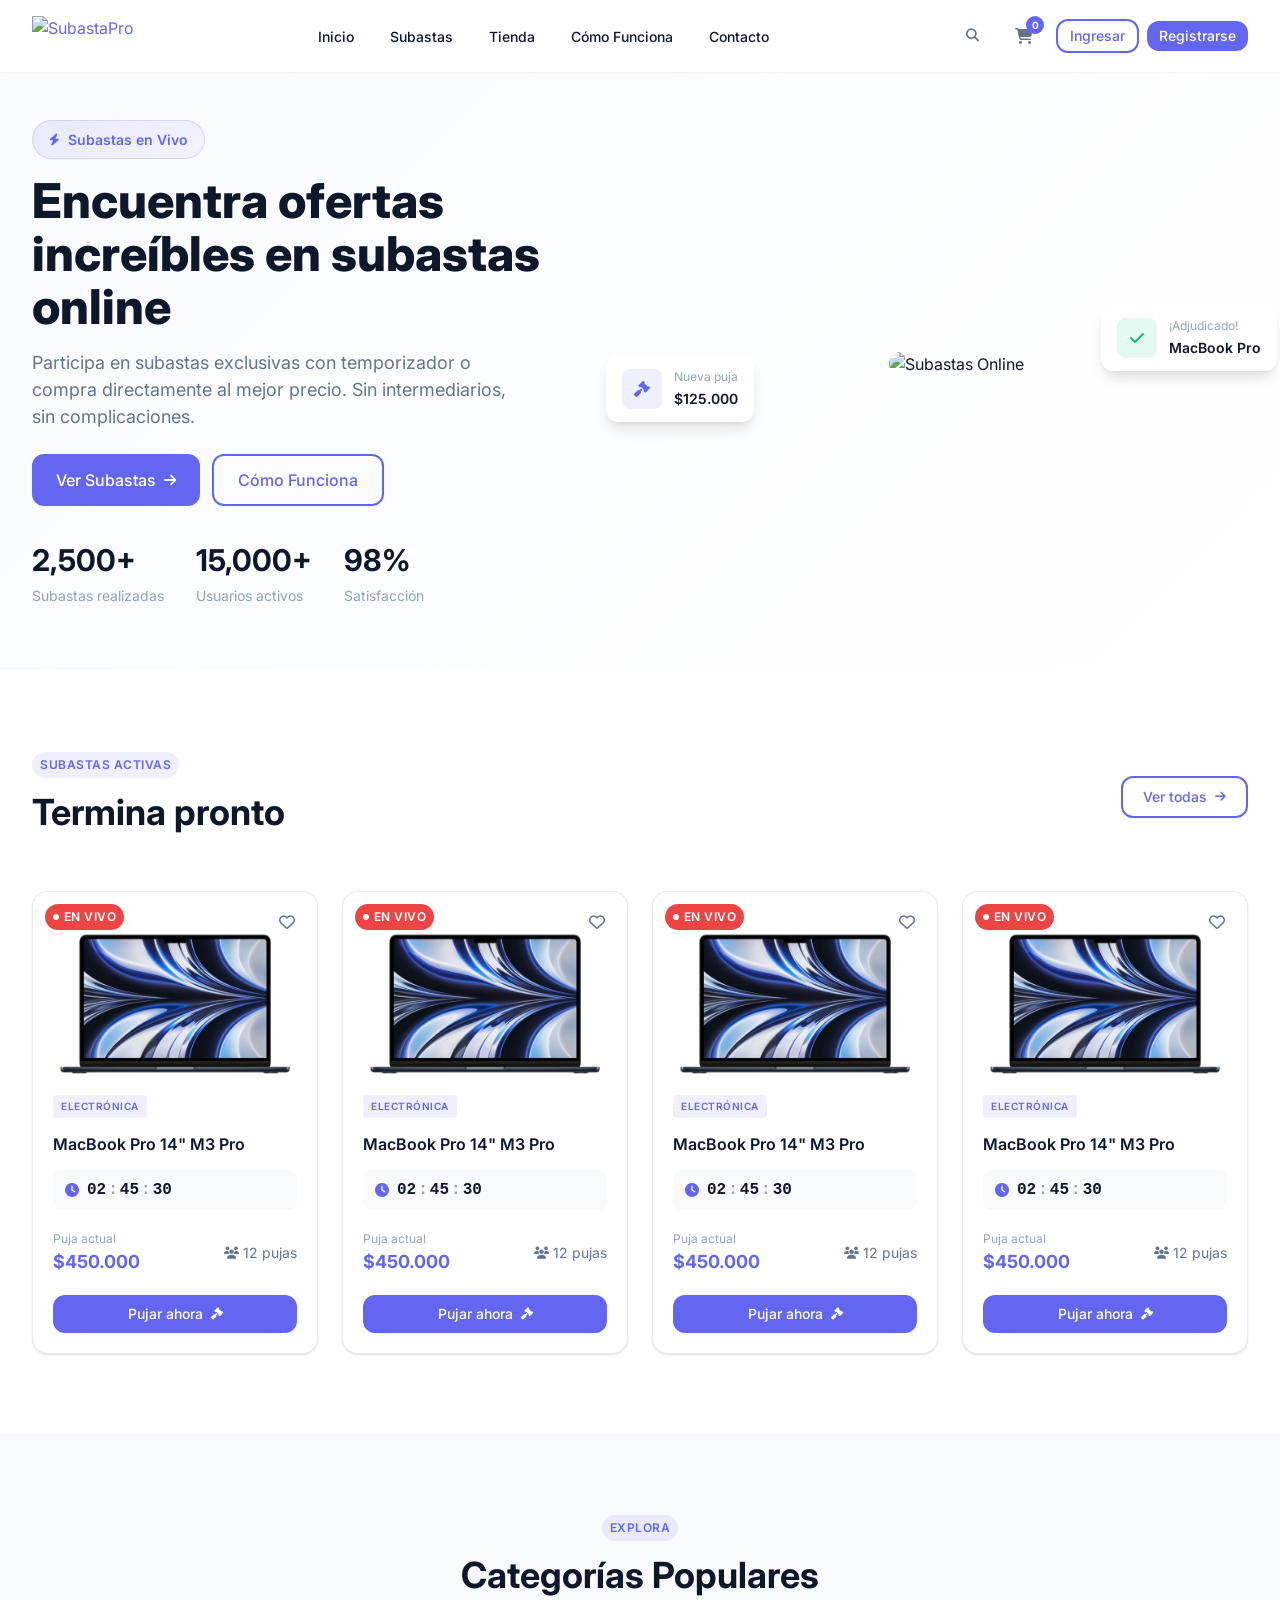
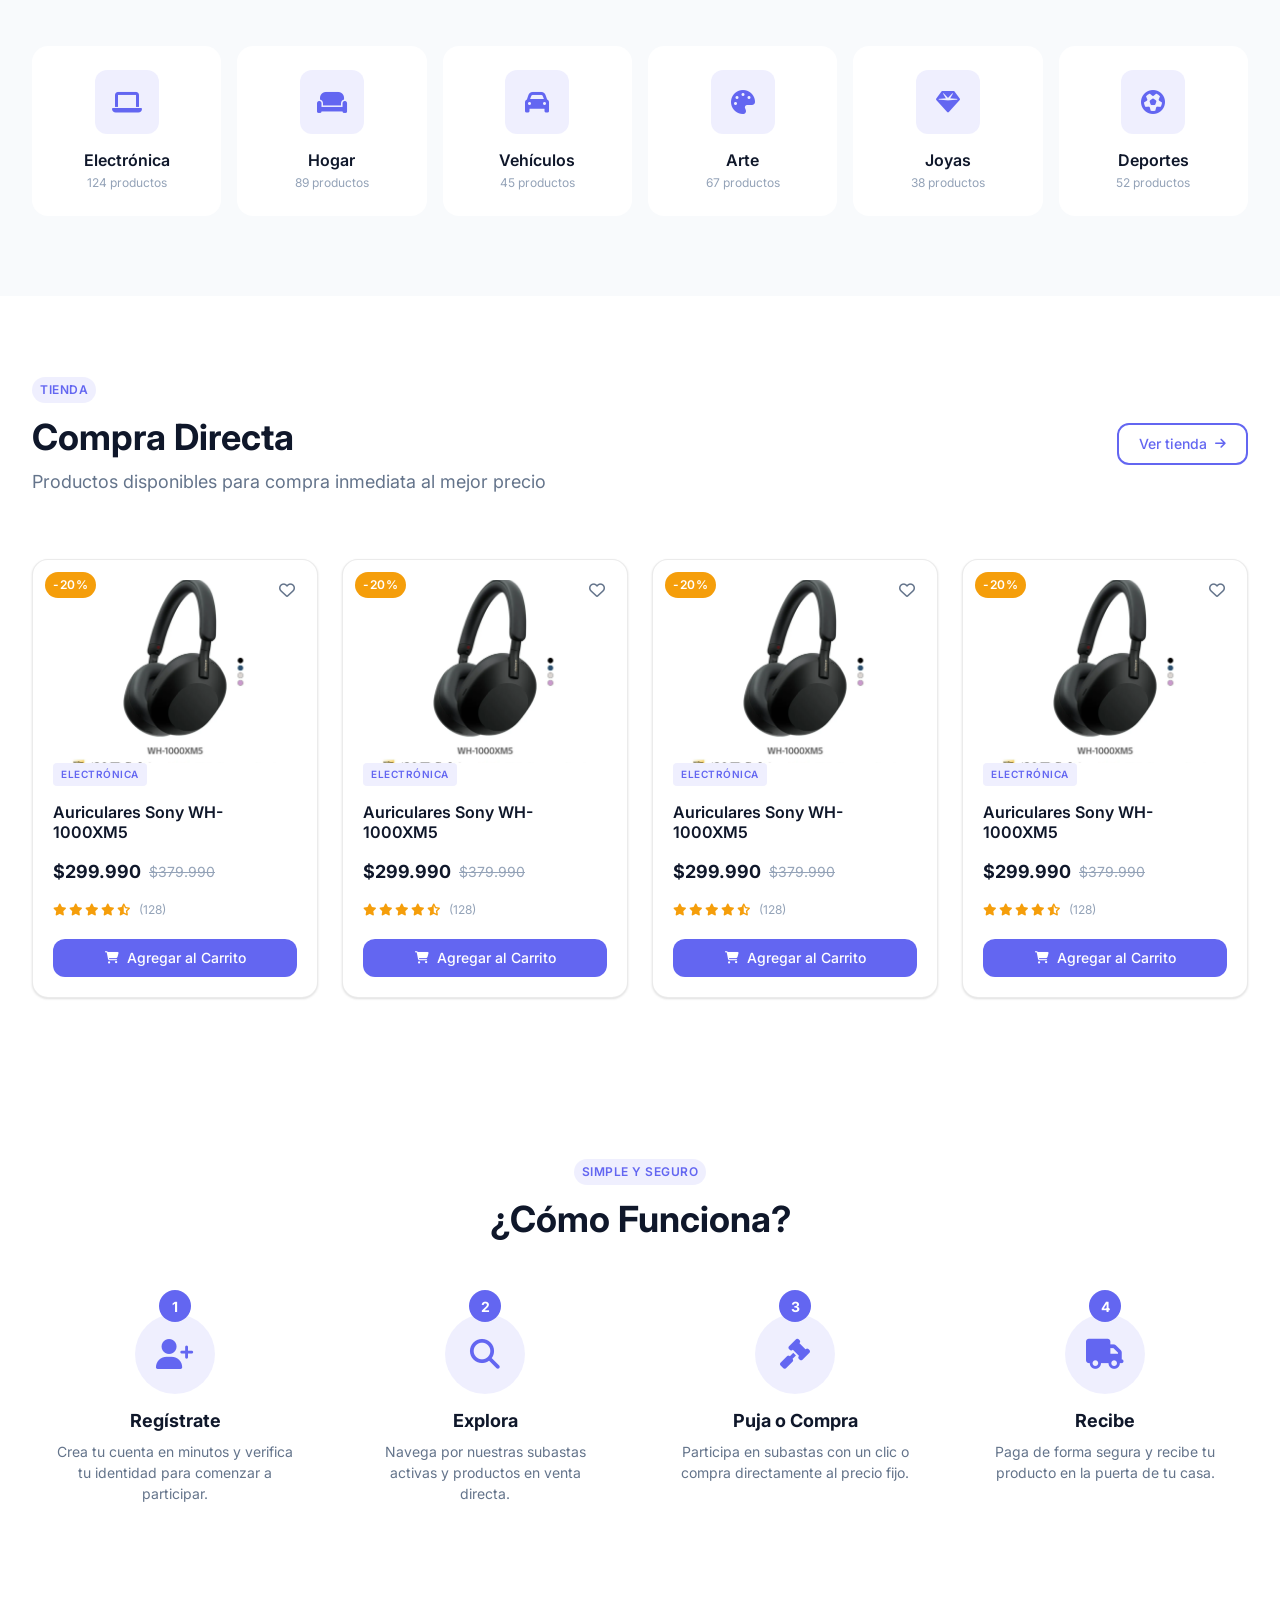
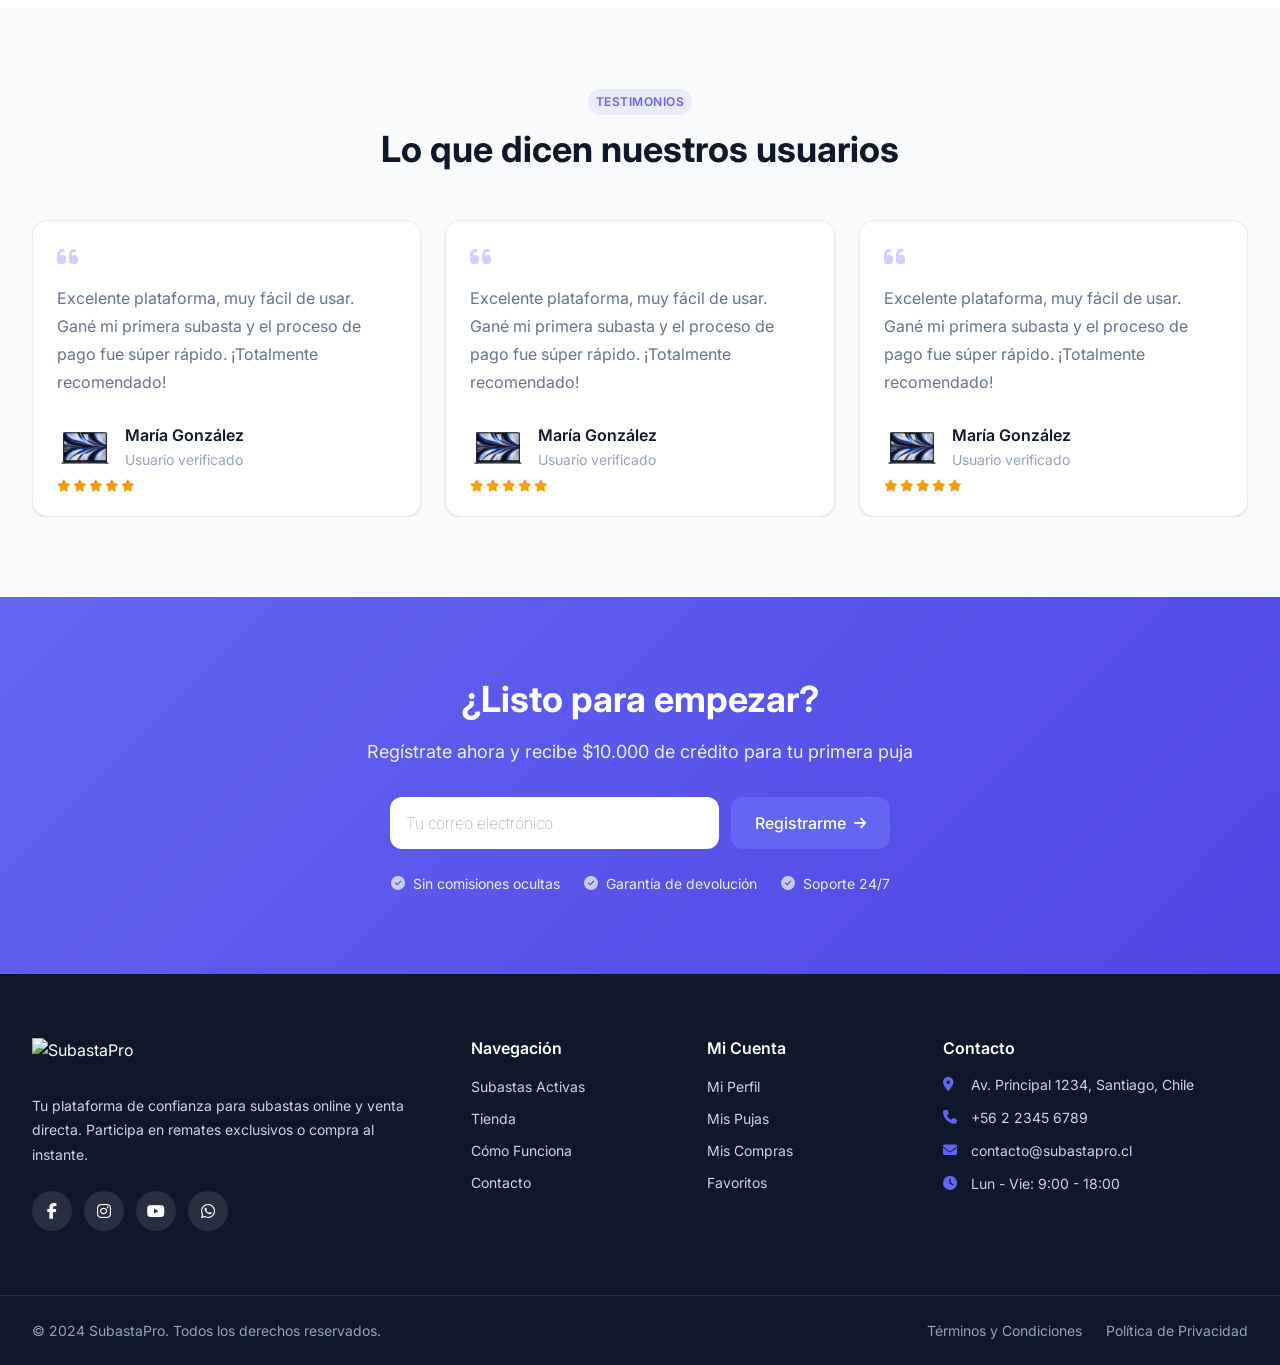
==== index.html @ dfb13452 "fix" ====
<!DOCTYPE html>
<html lang="es">
  <head>
    <title>SubastaPro - Subastas y Venta Directa</title>
    <meta charset="UTF-8">
    <link href="img/favicon.png" rel="shortcut icon">
    <meta name="viewport" content="width=device-width, initial-scale=1, maximum-scale=1">
    <link href="css/main.css?v=81804" rel="stylesheet" type="text/css">
    <script src="js/main.js?v=81804" type="text/javascript"></script>
    <!-- Meta tags facebook-->
    <meta property="og:title" content="SubastaPro - Subastas Online y Venta Directa">
    <meta property="og:description" content="Participa en subastas exclusivas o compra directamente. La mejor plataforma de remates online.">
    <meta property="og:image" content="img/og-image.jpg">
    <!-- Meta tags twitter cards-->
    <meta name="twitter:card" content="summary_large_image">
    <meta name="twitter:title" content="SubastaPro - Subastas Online">
    <meta name="twitter:description" content="Participa en subastas exclusivas o compra directamente.">
    <meta name="twitter:image" content="img/og-image.jpg"><link rel="preconnect" href="https://fonts.googleapis.com">
    <link rel="preconnect" href="https://fonts.gstatic.com" crossorigin>
    <link href="https://fonts.googleapis.com/css2?family=Inter:wght@300;400;500;600;700;800&display=swap" rel="stylesheet">
    <link rel="stylesheet" href="https://cdnjs.cloudflare.com/ajax/libs/font-awesome/6.7.2/css/all.min.css">
  </head>
  <body>
    <header class="header">
      <div class="header__wrap">
        <div class="header__inner">
          <div class="header__logo"><a href="index.html"><img src="img/icons/logo-subastapro.svg" alt="SubastaPro"></a></div>
          <nav class="header__nav">
            <ul class="header__menu">
              <li><a href="index.html">Inicio</a></li>
              <li><a href="subastas.html">Subastas</a></li>
              <li><a href="tienda.html">Tienda</a></li>
              <li><a href="como-funciona.html">Cómo Funciona</a></li>
              <li><a href="contacto.html">Contacto</a></li>
            </ul>
          </nav>
          <div class="header__actions">
            <div class="header__search">
              <button type="button" class="header__search__btn"><span class="fa fa-search"></span></button>
            </div>
            <div class="header__cart"><a href="carrito.html"><span class="fa fa-shopping-cart"></span><span class="header__cart__count">0</span></a></div>
            <div data-logged="false" class="header__user">
              <div class="header__user__guest"><a href="#" data-modal="login" class="btn btn--outline btn--sm">Ingresar</a><a href="#" data-modal="register" class="btn btn--primary btn--sm">Registrarse</a></div>
              <div class="header__user__logged">
                <div class="header__profile"><a href="perfil.html"><span class="fa fa-user-circle"></span></a></div>
              </div>
            </div>
            <div class="header__ham"><span></span><span></span><span></span></div>
          </div>
        </div>
      </div>
      <div class="header__mobile">
        <div class="header__mobile__overlay"></div>
        <div class="header__mobile__panel">
          <div class="header__mobile__header">
            <div class="header__mobile__logo"><img src="img/icons/logo-subastapro.svg" alt="SubastaPro"></div>
            <div class="header__mobile__close"><span class="fa fa-times"></span></div>
          </div>
          <div class="header__mobile__body">
            <nav class="header__mobile__nav">
              <ul>
                <li><a href="index.html">Inicio</a></li>
                <li><a href="subastas.html">Subastas</a></li>
                <li><a href="tienda.html">Tienda</a></li>
                <li><a href="como-funciona.html">Cómo Funciona</a></li>
                <li><a href="contacto.html">Contacto</a></li>
              </ul>
            </nav>
            <div class="header__mobile__cart"><a href="carrito.html"><span class="fa fa-shopping-cart"></span><span>Carrito</span><span class="header__cart__count">0</span></a></div>
            <div class="header__mobile__actions"><a href="#" data-modal="login" class="btn btn--outline btn--block">Ingresar</a><a href="#" data-modal="register" class="btn btn--primary btn--block">Registrarse</a></div>
          </div>
        </div>
      </div>
    </header>
    <div id="app">
      <section class="section section--hero">
        <div class="section__wrap">
          <div class="hero">
            <div class="hero__content"><span class="hero__badge"><span class="fa fa-bolt"></span>Subastas en Vivo</span>
              <h1 class="hero__title">Encuentra ofertas increíbles en subastas online</h1>
              <p class="hero__description">Participa en subastas exclusivas con temporizador o compra directamente al mejor precio. Sin intermediarios, sin complicaciones.</p>
              <div class="hero__actions"><a href="subastas.html" class="btn btn--primary btn--lg"><span>Ver Subastas</span><span class="fa fa-arrow-right"></span></a><a href="como-funciona.html" class="btn btn--outline btn--lg"><span>Cómo Funciona</span></a></div>
              <div class="hero__stats">
                <div class="hero__stat"><strong>2,500+</strong><span>Subastas realizadas</span></div>
                <div class="hero__stat"><strong>15,000+</strong><span>Usuarios activos</span></div>
                <div class="hero__stat"><strong>98%</strong><span>Satisfacción</span></div>
              </div>
            </div>
            <div class="hero__image"><img src="img/uploads/hero-auction.png" alt="Subastas Online">
              <div class="hero__floating-card hero__floating-card--1">
                <div class="floating-card__icon"><span class="fa fa-gavel"></span></div>
                <div class="floating-card__content"><span>Nueva puja</span><strong>$125.000</strong></div>
              </div>
              <div class="hero__floating-card hero__floating-card--2">
                <div class="floating-card__icon floating-card__icon--success"><span class="fa fa-check"></span></div>
                <div class="floating-card__content"><span>¡Adjudicado!</span><strong>MacBook Pro</strong></div>
              </div>
            </div>
          </div>
        </div>
      </section>
      <section class="section section--auctions">
        <div class="section__wrap">
          <div class="section__header">
            <div class="section__header__left"><span class="section__badge">Subastas Activas</span>
              <h2 class="section__title">Termina pronto</h2>
            </div>
            <div class="section__header__right"><a href="subastas.html" class="btn btn--outline"><span>Ver todas</span><span class="fa fa-arrow-right"></span></a></div>
          </div>
          <div class="section__body">
            <div class="auction-grid">
              <article data-end-time="2024-12-20T15:30:00" class="card card--auction">
                <div class="card__badge card__badge--live"><span class="fa fa-circle"></span>En vivo</div>
                <div class="card__favorite"><span class="fa-regular fa-heart"></span></div><a href="subasta-detalle.html" class="card__image"><img src="img/uploads/image-subasta-1.webp" alt="Producto"></a>
                <div class="card__body">
                  <div class="card__category">Electrónica</div>
                  <h3 class="card__title"><a href="subasta-detalle.html">MacBook Pro 14" M3 Pro</a></h3>
                  <div class="card__timer"><span class="fa fa-clock"></span>
                    <div class="card__timer__display"><span class="timer__hours">02</span><span>:</span><span class="timer__minutes">45</span><span>:</span><span class="timer__seconds">30</span></div>
                  </div>
                  <div class="card__bids">
                    <div class="card__current-bid"><span>Puja actual</span><strong>$450.000</strong></div>
                    <div class="card__bid-count"><span class="fa fa-users"></span><span>12 pujas</span></div>
                  </div>
                </div>
                <div class="card__footer"><a href="subasta-detalle.html" class="btn btn--primary btn--block"><span>Pujar ahora</span><span class="fa fa-gavel"></span></a></div>
              </article>
              <article data-end-time="2024-12-20T15:30:00" class="card card--auction">
                <div class="card__badge card__badge--live"><span class="fa fa-circle"></span>En vivo</div>
                <div class="card__favorite"><span class="fa-regular fa-heart"></span></div><a href="subasta-detalle.html" class="card__image"><img src="img/uploads/image-subasta-1.webp" alt="Producto"></a>
                <div class="card__body">
                  <div class="card__category">Electrónica</div>
                  <h3 class="card__title"><a href="subasta-detalle.html">MacBook Pro 14" M3 Pro</a></h3>
                  <div class="card__timer"><span class="fa fa-clock"></span>
                    <div class="card__timer__display"><span class="timer__hours">02</span><span>:</span><span class="timer__minutes">45</span><span>:</span><span class="timer__seconds">30</span></div>
                  </div>
                  <div class="card__bids">
                    <div class="card__current-bid"><span>Puja actual</span><strong>$450.000</strong></div>
                    <div class="card__bid-count"><span class="fa fa-users"></span><span>12 pujas</span></div>
                  </div>
                </div>
                <div class="card__footer"><a href="subasta-detalle.html" class="btn btn--primary btn--block"><span>Pujar ahora</span><span class="fa fa-gavel"></span></a></div>
              </article>
              <article data-end-time="2024-12-20T15:30:00" class="card card--auction">
                <div class="card__badge card__badge--live"><span class="fa fa-circle"></span>En vivo</div>
                <div class="card__favorite"><span class="fa-regular fa-heart"></span></div><a href="subasta-detalle.html" class="card__image"><img src="img/uploads/image-subasta-1.webp" alt="Producto"></a>
                <div class="card__body">
                  <div class="card__category">Electrónica</div>
                  <h3 class="card__title"><a href="subasta-detalle.html">MacBook Pro 14" M3 Pro</a></h3>
                  <div class="card__timer"><span class="fa fa-clock"></span>
                    <div class="card__timer__display"><span class="timer__hours">02</span><span>:</span><span class="timer__minutes">45</span><span>:</span><span class="timer__seconds">30</span></div>
                  </div>
                  <div class="card__bids">
                    <div class="card__current-bid"><span>Puja actual</span><strong>$450.000</strong></div>
                    <div class="card__bid-count"><span class="fa fa-users"></span><span>12 pujas</span></div>
                  </div>
                </div>
                <div class="card__footer"><a href="subasta-detalle.html" class="btn btn--primary btn--block"><span>Pujar ahora</span><span class="fa fa-gavel"></span></a></div>
              </article>
              <article data-end-time="2024-12-20T15:30:00" class="card card--auction">
                <div class="card__badge card__badge--live"><span class="fa fa-circle"></span>En vivo</div>
                <div class="card__favorite"><span class="fa-regular fa-heart"></span></div><a href="subasta-detalle.html" class="card__image"><img src="img/uploads/image-subasta-1.webp" alt="Producto"></a>
                <div class="card__body">
                  <div class="card__category">Electrónica</div>
                  <h3 class="card__title"><a href="subasta-detalle.html">MacBook Pro 14" M3 Pro</a></h3>
                  <div class="card__timer"><span class="fa fa-clock"></span>
                    <div class="card__timer__display"><span class="timer__hours">02</span><span>:</span><span class="timer__minutes">45</span><span>:</span><span class="timer__seconds">30</span></div>
                  </div>
                  <div class="card__bids">
                    <div class="card__current-bid"><span>Puja actual</span><strong>$450.000</strong></div>
                    <div class="card__bid-count"><span class="fa fa-users"></span><span>12 pujas</span></div>
                  </div>
                </div>
                <div class="card__footer"><a href="subasta-detalle.html" class="btn btn--primary btn--block"><span>Pujar ahora</span><span class="fa fa-gavel"></span></a></div>
              </article>
            </div>
          </div>
        </div>
      </section>
      <section class="section section--categories">
        <div class="section__wrap">
          <div class="section__header section__header--center"><span class="section__badge">Explora</span>
            <h2 class="section__title">Categorías Populares</h2>
          </div>
          <div class="section__body">
            <div class="category-grid"><a href="subastas.html?cat=electronica" class="category-card">
                <div class="category-card__icon"><span class="fa fa-laptop"></span></div>
                <h4 class="category-card__title">Electrónica</h4><span class="category-card__count">124 productos</span></a><a href="subastas.html?cat=hogar" class="category-card">
                <div class="category-card__icon"><span class="fa fa-couch"></span></div>
                <h4 class="category-card__title">Hogar</h4><span class="category-card__count">89 productos</span></a><a href="subastas.html?cat=vehiculos" class="category-card">
                <div class="category-card__icon"><span class="fa fa-car"></span></div>
                <h4 class="category-card__title">Vehículos</h4><span class="category-card__count">45 productos</span></a><a href="subastas.html?cat=arte" class="category-card">
                <div class="category-card__icon"><span class="fa fa-palette"></span></div>
                <h4 class="category-card__title">Arte</h4><span class="category-card__count">67 productos</span></a><a href="subastas.html?cat=joyas" class="category-card">
                <div class="category-card__icon"><span class="fa fa-gem"></span></div>
                <h4 class="category-card__title">Joyas</h4><span class="category-card__count">38 productos</span></a><a href="subastas.html?cat=deportes" class="category-card">
                <div class="category-card__icon"><span class="fa fa-futbol"></span></div>
                <h4 class="category-card__title">Deportes</h4><span class="category-card__count">52 productos</span></a></div>
          </div>
        </div>
      </section>
      <section class="section section--shop">
        <div class="section__wrap">
          <div class="section__header">
            <div class="section__header__left"><span class="section__badge">Tienda</span>
              <h2 class="section__title">Compra Directa</h2>
              <p class="section__description">Productos disponibles para compra inmediata al mejor precio</p>
            </div>
            <div class="section__header__right"><a href="tienda.html" class="btn btn--outline"><span>Ver tienda</span><span class="fa fa-arrow-right"></span></a></div>
          </div>
          <div class="section__body">
            <div class="product-grid">
              <article class="card card--product">
                <div class="card__badge card__badge--sale">-20%</div>
                <div class="card__favorite"><span class="fa-regular fa-heart"></span></div><a href="producto-detalle.html" class="card__image"><img src="img/uploads/image-subasta-2.webp" alt="Producto"></a>
                <div class="card__body">
                  <div class="card__category">Electrónica</div>
                  <h3 class="card__title"><a href="producto-detalle.html">Auriculares Sony WH-1000XM5</a></h3>
                  <div class="card__price">
                    <div class="card__price__current">$299.990</div>
                    <div class="card__price__original">$379.990</div>
                  </div>
                  <div class="card__rating">
                    <div class="card__stars"><span class="fa fa-star"></span><span class="fa fa-star"></span><span class="fa fa-star"></span><span class="fa fa-star"></span><span class="fa fa-star-half-alt"></span></div><span class="card__reviews">(128)</span>
                  </div>
                </div>
                <div class="card__footer">
                  <button data-add-cart class="btn btn--primary btn--block"><span class="fa fa-shopping-cart"></span><span>Agregar al Carrito</span></button>
                </div>
              </article>
              <article class="card card--product">
                <div class="card__badge card__badge--sale">-20%</div>
                <div class="card__favorite"><span class="fa-regular fa-heart"></span></div><a href="producto-detalle.html" class="card__image"><img src="img/uploads/image-subasta-2.webp" alt="Producto"></a>
                <div class="card__body">
                  <div class="card__category">Electrónica</div>
                  <h3 class="card__title"><a href="producto-detalle.html">Auriculares Sony WH-1000XM5</a></h3>
                  <div class="card__price">
                    <div class="card__price__current">$299.990</div>
                    <div class="card__price__original">$379.990</div>
                  </div>
                  <div class="card__rating">
                    <div class="card__stars"><span class="fa fa-star"></span><span class="fa fa-star"></span><span class="fa fa-star"></span><span class="fa fa-star"></span><span class="fa fa-star-half-alt"></span></div><span class="card__reviews">(128)</span>
                  </div>
                </div>
                <div class="card__footer">
                  <button data-add-cart class="btn btn--primary btn--block"><span class="fa fa-shopping-cart"></span><span>Agregar al Carrito</span></button>
                </div>
              </article>
              <article class="card card--product">
                <div class="card__badge card__badge--sale">-20%</div>
                <div class="card__favorite"><span class="fa-regular fa-heart"></span></div><a href="producto-detalle.html" class="card__image"><img src="img/uploads/image-subasta-2.webp" alt="Producto"></a>
                <div class="card__body">
                  <div class="card__category">Electrónica</div>
                  <h3 class="card__title"><a href="producto-detalle.html">Auriculares Sony WH-1000XM5</a></h3>
                  <div class="card__price">
                    <div class="card__price__current">$299.990</div>
                    <div class="card__price__original">$379.990</div>
                  </div>
                  <div class="card__rating">
                    <div class="card__stars"><span class="fa fa-star"></span><span class="fa fa-star"></span><span class="fa fa-star"></span><span class="fa fa-star"></span><span class="fa fa-star-half-alt"></span></div><span class="card__reviews">(128)</span>
                  </div>
                </div>
                <div class="card__footer">
                  <button data-add-cart class="btn btn--primary btn--block"><span class="fa fa-shopping-cart"></span><span>Agregar al Carrito</span></button>
                </div>
              </article>
              <article class="card card--product">
                <div class="card__badge card__badge--sale">-20%</div>
                <div class="card__favorite"><span class="fa-regular fa-heart"></span></div><a href="producto-detalle.html" class="card__image"><img src="img/uploads/image-subasta-2.webp" alt="Producto"></a>
                <div class="card__body">
                  <div class="card__category">Electrónica</div>
                  <h3 class="card__title"><a href="producto-detalle.html">Auriculares Sony WH-1000XM5</a></h3>
                  <div class="card__price">
                    <div class="card__price__current">$299.990</div>
                    <div class="card__price__original">$379.990</div>
                  </div>
                  <div class="card__rating">
                    <div class="card__stars"><span class="fa fa-star"></span><span class="fa fa-star"></span><span class="fa fa-star"></span><span class="fa fa-star"></span><span class="fa fa-star-half-alt"></span></div><span class="card__reviews">(128)</span>
                  </div>
                </div>
                <div class="card__footer">
                  <button data-add-cart class="btn btn--primary btn--block"><span class="fa fa-shopping-cart"></span><span>Agregar al Carrito</span></button>
                </div>
              </article>
            </div>
          </div>
        </div>
      </section>
      <section class="section section--how-it-works">
        <div class="section__wrap">
          <div class="section__header section__header--center"><span class="section__badge">Simple y Seguro</span>
            <h2 class="section__title">¿Cómo Funciona?</h2>
          </div>
          <div class="section__body">
            <div class="steps">
              <div class="step">
                <div class="step__number">1</div>
                <div class="step__icon"><span class="fa fa-user-plus"></span></div>
                <h4 class="step__title">Regístrate</h4>
                <p class="step__description">Crea tu cuenta en minutos y verifica tu identidad para comenzar a participar.</p>
              </div>
              <div class="step">
                <div class="step__number">2</div>
                <div class="step__icon"><span class="fa fa-search"></span></div>
                <h4 class="step__title">Explora</h4>
                <p class="step__description">Navega por nuestras subastas activas y productos en venta directa.</p>
              </div>
              <div class="step">
                <div class="step__number">3</div>
                <div class="step__icon"><span class="fa fa-gavel"></span></div>
                <h4 class="step__title">Puja o Compra</h4>
                <p class="step__description">Participa en subastas con un clic o compra directamente al precio fijo.</p>
              </div>
              <div class="step">
                <div class="step__number">4</div>
                <div class="step__icon"><span class="fa fa-truck"></span></div>
                <h4 class="step__title">Recibe</h4>
                <p class="step__description">Paga de forma segura y recibe tu producto en la puerta de tu casa.</p>
              </div>
            </div>
          </div>
        </div>
      </section>
      <section class="section section--testimonials">
        <div class="section__wrap">
          <div class="section__header section__header--center"><span class="section__badge">Testimonios</span>
            <h2 class="section__title">Lo que dicen nuestros usuarios</h2>
          </div>
          <div class="section__body">
            <div class="testimonial-slider">
              <div class="swiper-container swiper-testimonials">
                <div class="swiper-wrapper">
                  <div class="swiper-slide">
                    <article class="testimonial">
                      <div class="testimonial__content">
                        <div class="testimonial__quote"><span class="fa fa-quote-left"></span></div>
                        <p class="testimonial__text">Excelente plataforma, muy fácil de usar. Gané mi primera subasta y el proceso de pago fue súper rápido. ¡Totalmente recomendado!</p>
                      </div>
                      <div class="testimonial__author">
                        <div class="testimonial__avatar"><img src="img/uploads/image-subasta-1.webp" alt="Usuario"></div>
                        <div class="testimonial__info">
                          <h5 class="testimonial__name">María González</h5><span class="testimonial__role">Usuario verificado</span>
                        </div>
                      </div>
                      <div class="testimonial__rating"><span class="fa fa-star"></span><span class="fa fa-star"></span><span class="fa fa-star"></span><span class="fa fa-star"></span><span class="fa fa-star"></span></div>
                    </article>
                  </div>
                  <div class="swiper-slide">
                    <article class="testimonial">
                      <div class="testimonial__content">
                        <div class="testimonial__quote"><span class="fa fa-quote-left"></span></div>
                        <p class="testimonial__text">Excelente plataforma, muy fácil de usar. Gané mi primera subasta y el proceso de pago fue súper rápido. ¡Totalmente recomendado!</p>
                      </div>
                      <div class="testimonial__author">
                        <div class="testimonial__avatar"><img src="img/uploads/image-subasta-1.webp" alt="Usuario"></div>
                        <div class="testimonial__info">
                          <h5 class="testimonial__name">María González</h5><span class="testimonial__role">Usuario verificado</span>
                        </div>
                      </div>
                      <div class="testimonial__rating"><span class="fa fa-star"></span><span class="fa fa-star"></span><span class="fa fa-star"></span><span class="fa fa-star"></span><span class="fa fa-star"></span></div>
                    </article>
                  </div>
                  <div class="swiper-slide">
                    <article class="testimonial">
                      <div class="testimonial__content">
                        <div class="testimonial__quote"><span class="fa fa-quote-left"></span></div>
                        <p class="testimonial__text">Excelente plataforma, muy fácil de usar. Gané mi primera subasta y el proceso de pago fue súper rápido. ¡Totalmente recomendado!</p>
                      </div>
                      <div class="testimonial__author">
                        <div class="testimonial__avatar"><img src="img/uploads/image-subasta-1.webp" alt="Usuario"></div>
                        <div class="testimonial__info">
                          <h5 class="testimonial__name">María González</h5><span class="testimonial__role">Usuario verificado</span>
                        </div>
                      </div>
                      <div class="testimonial__rating"><span class="fa fa-star"></span><span class="fa fa-star"></span><span class="fa fa-star"></span><span class="fa fa-star"></span><span class="fa fa-star"></span></div>
                    </article>
                  </div>
                  <div class="swiper-slide">
                    <article class="testimonial">
                      <div class="testimonial__content">
                        <div class="testimonial__quote"><span class="fa fa-quote-left"></span></div>
                        <p class="testimonial__text">Excelente plataforma, muy fácil de usar. Gané mi primera subasta y el proceso de pago fue súper rápido. ¡Totalmente recomendado!</p>
                      </div>
                      <div class="testimonial__author">
                        <div class="testimonial__avatar"><img src="img/uploads/image-subasta-1.webp" alt="Usuario"></div>
                        <div class="testimonial__info">
                          <h5 class="testimonial__name">María González</h5><span class="testimonial__role">Usuario verificado</span>
                        </div>
                      </div>
                      <div class="testimonial__rating"><span class="fa fa-star"></span><span class="fa fa-star"></span><span class="fa fa-star"></span><span class="fa fa-star"></span><span class="fa fa-star"></span></div>
                    </article>
                  </div>
                </div>
              </div>
              <div class="swiper-pagination"></div>
            </div>
          </div>
        </div>
      </section>
      <section class="section section--cta">
        <div class="section__wrap">
          <div class="cta">
            <div class="cta__content">
              <h2 class="cta__title">¿Listo para empezar?</h2>
              <p class="cta__description">Regístrate ahora y recibe $10.000 de crédito para tu primera puja</p>
              <div class="cta__form">
                <div class="cta__input">
                  <input type="email" placeholder="Tu correo electrónico">
                </div>
                <button type="submit" class="btn btn--primary btn--lg"><span>Registrarme</span><span class="fa fa-arrow-right"></span></button>
              </div>
              <div class="cta__features">
                <div class="cta__feature"><span class="fa fa-check-circle"></span><span>Sin comisiones ocultas</span></div>
                <div class="cta__feature"><span class="fa fa-check-circle"></span><span>Garantía de devolución</span></div>
                <div class="cta__feature"><span class="fa fa-check-circle"></span><span>Soporte 24/7</span></div>
              </div>
            </div>
          </div>
        </div>
      </section>
    </div>
    <footer class="footer">
      <div class="footer__main">
        <div class="footer__wrap">
          <div class="footer__grid">
            <div class="footer__col">
              <div class="footer__logo"><img src="img/icons/logo-subastapro-white.svg" alt="SubastaPro"></div>
              <p class="footer__description">Tu plataforma de confianza para subastas online y venta directa. Participa en remates exclusivos o compra al instante.</p>
              <div class="footer__socials"><a href="#" target="_blank"><span class="fa-brands fa-facebook-f"></span></a><a href="#" target="_blank"><span class="fa-brands fa-instagram"></span></a><a href="#" target="_blank"><span class="fa-brands fa-youtube"></span></a><a href="#" target="_blank"><span class="fa-brands fa-whatsapp"></span></a></div>
            </div>
            <div class="footer__col">
              <h4 class="footer__title">Navegación</h4>
              <ul class="footer__nav">
                <li><a href="subastas.html">Subastas Activas</a></li>
                <li><a href="tienda.html">Tienda</a></li>
                <li><a href="como-funciona.html">Cómo Funciona</a></li>
                <li><a href="contacto.html">Contacto</a></li>
              </ul>
            </div>
            <div class="footer__col">
              <h4 class="footer__title">Mi Cuenta</h4>
              <ul class="footer__nav">
                <li><a href="perfil.html">Mi Perfil</a></li>
                <li><a href="mis-pujas.html">Mis Pujas</a></li>
                <li><a href="mis-compras.html">Mis Compras</a></li>
                <li><a href="favoritos.html">Favoritos</a></li>
              </ul>
            </div>
            <div class="footer__col">
              <h4 class="footer__title">Contacto</h4>
              <ul class="footer__contact">
                <li><span class="fa fa-map-marker-alt"></span><span>Av. Principal 1234, Santiago, Chile</span></li>
                <li><span class="fa fa-phone"></span><span>+56 2 2345 6789</span></li>
                <li><span class="fa fa-envelope"></span><span>contacto@subastapro.cl</span></li>
                <li><span class="fa fa-clock"></span><span>Lun - Vie: 9:00 - 18:00</span></li>
              </ul>
            </div>
          </div>
        </div>
      </div>
      <div class="footer__bottom">
        <div class="footer__wrap">
          <div class="footer__bottom__inner">
            <p>&copy; 2024 SubastaPro. Todos los derechos reservados.</p>
            <div class="footer__legal"><a href="terminos.html">Términos y Condiciones</a><a href="privacidad.html">Política de Privacidad</a></div>
          </div>
        </div>
      </div>
    </footer>
    <div id="modal-login" class="modal modal--auth">
      <div class="modal__overlay"></div>
      <div class="modal__container">
        <div class="modal__box">
          <div class="modal__close"><span class="fa fa-times"></span></div>
          <div class="modal__header">
            <h3>Iniciar Sesión</h3>
            <p>Ingresa a tu cuenta para participar en subastas</p>
          </div>
          <div class="modal__body">
            <form class="form form--auth">
              <div class="form__group">
                <label class="form__label">Email o Teléfono</label>
                <div class="form__input"><span class="form__icon fa fa-envelope"></span>
                  <input type="text" placeholder="correo@ejemplo.com" required>
                </div>
              </div>
              <div class="form__group">
                <label class="form__label">Contraseña</label>
                <div class="form__input"><span class="form__icon fa fa-lock"></span>
                  <input type="password" placeholder="••••••••" required>
                  <button type="button" class="form__toggle-password"><span class="fa fa-eye"></span></button>
                </div>
              </div>
              <div class="form__row">
                <label class="form__checkbox">
                  <input type="checkbox"><span>Recordarme</span>
                </label><a href="#" class="form__link">¿Olvidaste tu contraseña?</a>
              </div>
              <button type="submit" class="btn btn--primary btn--block">Ingresar</button>
              <div class="form__divider"><span>o continúa con</span></div>
              <div class="form__social">
                <button type="button" class="btn btn--social btn--google"><span class="fa-brands fa-google"></span><span>Google</span></button>
                <button type="button" class="btn btn--social btn--facebook"><span class="fa-brands fa-facebook-f"></span><span>Facebook</span></button>
              </div>
            </form>
          </div>
          <div class="modal__footer">
            <p>¿No tienes cuenta? <a href="#" data-modal-switch="register">Regístrate aquí</a></p>
          </div>
        </div>
      </div>
    </div>
    <div id="modal-register" class="modal modal--auth">
      <div class="modal__overlay"></div>
      <div class="modal__container">
        <div class="modal__box">
          <div class="modal__close"><span class="fa fa-times"></span></div>
          <div class="modal__header">
            <h3>Crear Cuenta</h3>
            <p>Regístrate para comenzar a participar</p>
          </div>
          <div class="modal__body">
            <form class="form form--auth">
              <div class="form__row form__row--2col">
                <div class="form__group">
                  <label class="form__label">Nombre</label>
                  <div class="form__input">
                    <input type="text" placeholder="Juan" required>
                  </div>
                </div>
                <div class="form__group">
                  <label class="form__label">Apellido</label>
                  <div class="form__input">
                    <input type="text" placeholder="Pérez" required>
                  </div>
                </div>
              </div>
              <div class="form__group">
                <label class="form__label">Email</label>
                <div class="form__input"><span class="form__icon fa fa-envelope"></span>
                  <input type="email" placeholder="correo@ejemplo.com" required>
                </div>
              </div>
              <div class="form__group">
                <label class="form__label">Teléfono</label>
                <div class="form__input"><span class="form__icon fa fa-phone"></span>
                  <input type="tel" placeholder="+56 9 1234 5678" required>
                </div><span class="form__hint">Usaremos tu teléfono para verificar tu cuenta</span>
              </div>
              <div class="form__group">
                <label class="form__label">RUT</label>
                <div class="form__input"><span class="form__icon fa fa-id-card"></span>
                  <input type="text" placeholder="12.345.678-9" required>
                </div>
              </div>
              <div class="form__group">
                <label class="form__label">Contraseña</label>
                <div class="form__input"><span class="form__icon fa fa-lock"></span>
                  <input type="password" placeholder="Mínimo 8 caracteres" required>
                  <button type="button" class="form__toggle-password"><span class="fa fa-eye"></span></button>
                </div>
                <div class="form__password-strength">
                  <div class="form__password-strength__bar"></div><span class="form__password-strength__text"></span>
                </div>
              </div>
              <div class="form__group">
                <label class="form__checkbox">
                  <input type="checkbox" required><span>Acepto los <a href="terminos.html" target="_blank">Términos y Condiciones</a> y la <a href="privacidad.html" target="_blank">Política de Privacidad</a></span>
                </label>
              </div>
              <button type="submit" class="btn btn--primary btn--block">Crear Cuenta</button>
              <div class="form__divider"><span>o regístrate con</span></div>
              <div class="form__social">
                <button type="button" class="btn btn--social btn--google"><span class="fa-brands fa-google"></span><span>Google</span></button>
                <button type="button" class="btn btn--social btn--facebook"><span class="fa-brands fa-facebook-f"></span><span>Facebook</span></button>
              </div>
            </form>
          </div>
          <div class="modal__footer">
            <p>¿Ya tienes cuenta? <a href="#" data-modal-switch="login">Inicia sesión</a></p>
          </div>
        </div>
      </div>
    </div>
    <div id="modal-verify" class="modal modal--auth">
      <div class="modal__overlay"></div>
      <div class="modal__container">
        <div class="modal__box modal__box--sm">
          <div class="modal__close"><span class="fa fa-times"></span></div>
          <div class="modal__header">
            <div class="modal__icon"><span class="fa fa-mobile-alt"></span></div>
            <h3>Verifica tu Teléfono</h3>
            <p>Ingresa el código de 6 dígitos que enviamos a tu celular</p>
          </div>
          <div class="modal__body">
            <form class="form form--verify">
              <div class="form__code">
                <input type="text" maxlength="1" pattern="[0-9]">
                <input type="text" maxlength="1" pattern="[0-9]">
                <input type="text" maxlength="1" pattern="[0-9]">
                <input type="text" maxlength="1" pattern="[0-9]">
                <input type="text" maxlength="1" pattern="[0-9]">
                <input type="text" maxlength="1" pattern="[0-9]">
              </div>
              <button type="submit" class="btn btn--primary btn--block">Verificar</button>
              <div class="form__resend">
                <p>¿No recibiste el código?</p>
                <button type="button" class="btn btn--link">Reenviar código</button><span class="form__countdown">(disponible en 60s)</span>
              </div>
            </form>
          </div>
        </div>
      </div>
    </div>
    <div id="modal-bid" class="modal modal--bid">
      <div class="modal__overlay"></div>
      <div class="modal__container">
        <div class="modal__box">
          <div class="modal__close"><span class="fa fa-times"></span></div>
          <div class="modal__header">
            <h3>Confirmar Puja</h3>
          </div>
          <div class="modal__body">
            <div class="bid__product">
              <div class="bid__product__image"><img src="img/uploads/product-1.jpg" alt="Producto"></div>
              <div class="bid__product__info">
                <h4 class="bid__product__name">MacBook Pro 14" M3</h4>
                <div class="bid__product__current"><span>Puja actual:</span><strong>$450.000</strong></div>
              </div>
            </div>
            <div class="bid__amount">
              <div class="bid__amount__label">Tu puja será de:</div>
              <div class="bid__amount__value">$460.000</div>
              <div class="bid__amount__increment"><span>Incremento: $10.000</span></div>
            </div>
            <div class="bid__guarantee"><span class="fa fa-shield-alt"></span>
              <p>Se retendrá una garantía de $50.000 en tu tarjeta</p>
            </div>
            <div class="bid__actions">
              <button type="button" data-modal-close class="btn btn--outline">Cancelar</button>
              <button type="button" data-bid-confirm class="btn btn--primary">Confirmar Puja</button>
            </div>
          </div>
        </div>
      </div>
    </div>
    <div id="modal-buy-now" class="modal modal--buy">
      <div class="modal__overlay"></div>
      <div class="modal__container">
        <div class="modal__box">
          <div class="modal__close"><span class="fa fa-times"></span></div>
          <div class="modal__header">
            <h3>Comprar Ahora</h3>
          </div>
          <div class="modal__body">
            <div class="buy__product">
              <div class="buy__product__image"><img src="img/uploads/product-1.jpg" alt="Producto"></div>
              <div class="buy__product__info">
                <h4 class="buy__product__name">MacBook Pro 14" M3</h4>
                <div class="buy__product__price">$890.000</div>
              </div>
            </div>
            <div class="buy__summary">
              <div class="buy__summary__row"><span>Subtotal</span><span>$890.000</span></div>
              <div class="buy__summary__row"><span>Envío</span><span>Gratis</span></div>
              <div class="buy__summary__row buy__summary__row--total"><span>Total</span><strong>$890.000</strong></div>
            </div>
            <div class="buy__actions">
              <button type="button" data-modal-close class="btn btn--outline">Cancelar</button>
              <button type="button" class="btn btn--primary">Proceder al Pago</button>
            </div>
          </div>
        </div>
      </div>
    </div>
  </body>
</html>
---- css/main.css ----
.clearfix:before,
.clearfix:after {
  content: " ";
  display: table;
}
.clearfix:after {
  clear: both;
}
.pull-right {
  float: right !important;
}
.pull-left {
  float: left !important;
}
.hide {
  display: none !important;
}
.show {
  display: block !important;
}
.invisible {
  visibility: hidden;
}
.hidden {
  display: none !important;
}
.affix {
  position: fixed;
}
* {
  margin: 0;
  padding: 0;
  -moz-box-sizing: border-box;
       box-sizing: border-box;
}
*:before,
*:after {
  -moz-box-sizing: border-box;
       box-sizing: border-box;
}
html {
  font-size: 16px;
  scroll-behavior: smooth;
  -webkit-font-smoothing: antialiased;
  -moz-osx-font-smoothing: grayscale;
}
body {
  font-family: 'Inter', -apple-system, BlinkMacSystemFont, 'Segoe UI', sans-serif;
  font-size: 16px;
  line-height: 1.5;
  color: #0f172a;
  background: #fff;
}
h1,
h2,
h3,
h4,
h5,
h6 {
  font-weight: 700;
  line-height: 1.25;
  color: #0f172a;
  margin-bottom: 16px;
}
h1 {
  font-size: 30px;
}
@media (min-width: 768px) {
  h1 {
    font-size: 36px;
  }
}
@media (min-width: 1024px) {
  h1 {
    font-size: 48px;
  }
}
h2 {
  font-size: 24px;
}
@media (min-width: 768px) {
  h2 {
    font-size: 30px;
  }
}
@media (min-width: 1024px) {
  h2 {
    font-size: 36px;
  }
}
h3 {
  font-size: 20px;
}
@media (min-width: 768px) {
  h3 {
    font-size: 24px;
  }
}
h4 {
  font-size: 18px;
}
@media (min-width: 768px) {
  h4 {
    font-size: 20px;
  }
}
h5 {
  font-size: 16px;
  font-weight: 600;
}
h6 {
  font-size: 14px;
  font-weight: 600;
}
p {
  margin-bottom: 16px;
  color: #64748b;
}
a {
  color: #6366f1;
  text-decoration: none;
  transition: 0.15s ease;
}
a:hover {
  color: #4f46e5;
}
ul,
ol {
  list-style: none;
}
img {
  display: block;
  max-width: 100%;
  height: auto;
}
svg {
  display: block;
}
button {
  font-family: inherit;
  cursor: pointer;
  border: none;
  background: none;
}
input,
textarea,
select {
  font-family: inherit;
  font-size: inherit;
}
::-moz-selection {
  background: #6366f1;
  color: #fff;
}
::selection {
  background: #6366f1;
  color: #fff;
}
:focus {
  outline: none;
}
:focus-visible {
  outline: 2px solid #6366f1;
  outline-offset: 2px;
}
body::-webkit-scrollbar {
  width: 6px;
  height: 6px;
}
body::-webkit-scrollbar-track {
  background: #f8fafc;
  border-radius: 3px;
}
body::-webkit-scrollbar-thumb {
  background: #cbd5e1;
  border-radius: 3px;
}
body::-webkit-scrollbar-thumb:hover {
  background: #94a3b8;
}
.container {
  width: 100%;
  max-width: 1280px;
  margin: 0 auto;
  padding: 0 16px;
}
@media (min-width: 768px) {
  .container {
    padding: 0 24px;
  }
}
@media (min-width: 1024px) {
  .container {
    padding: 0 32px;
  }
}
.section {
  position: relative;
  padding: 48px 0;
}
@media (min-width: 768px) {
  .section {
    padding: 64px 0;
  }
}
@media (min-width: 1024px) {
  .section {
    padding: 80px 0;
  }
}
.section .section__wrap {
  width: 100%;
  max-width: 1280px;
  margin: 0 auto;
  padding: 0 16px;
}
@media (min-width: 768px) {
  .section .section__wrap {
    padding: 0 24px;
  }
}
@media (min-width: 1024px) {
  .section .section__wrap {
    padding: 0 32px;
  }
}
.section .section__header {
  display: -ms-flexbox;
  display: flex;
  -ms-flex-pack: justify;
      justify-content: space-between;
  -ms-flex-align: start;
      align-items: flex-start;
  gap: 16px;
  margin-bottom: 32px;
  -ms-flex-wrap: wrap;
      flex-wrap: wrap;
}
@media (min-width: 768px) {
  .section .section__header {
    margin-bottom: 48px;
    -ms-flex-align: center;
        align-items: center;
  }
}
.section .section__header.section__header--center {
  display: block;
  text-align: center;
  max-width: 700px;
  margin-left: auto;
  margin-right: auto;
}
.section .section__header__left {
  -ms-flex: 1;
      flex: 1;
}
.section .section__header__right {
  -ms-flex-negative: 0;
      flex-shrink: 0;
  margin-left: auto;
}
.section .section__badge {
  display: -ms-inline-flexbox;
  display: inline-flex;
  -ms-flex-align: center;
      align-items: center;
  gap: 4px;
  padding: 4px 8px;
  font-size: 12px;
  font-weight: 600;
  border-radius: 9999px;
  text-transform: uppercase;
  letter-spacing: 0.5px;
  background: rgba(99,102,241,0.1);
  color: #6366f1;
  margin-bottom: 12px;
}
.section .section__badge.section__badge--flash {
  background: rgba(245,158,11,0.1);
  color: #f59e0b;
}
.section .section__title {
  margin-bottom: 8px;
}
.section .section__description {
  color: #64748b;
  font-size: 18px;
  max-width: 600px;
}
.section .section__body {
  position: relative;
}
.section .section__footer {
  margin-top: 32px;
  text-align: center;
}
.text-center {
  text-align: center;
}
.text-left {
  text-align: left;
}
.text-right {
  text-align: right;
}
.text-primary {
  color: #6366f1;
}
.text-secondary {
  color: #64748b;
}
.text-muted {
  color: #94a3b8;
}
.hidden {
  display: none !important;
}
.sr-only {
  position: absolute;
  width: 1px;
  height: 1px;
  padding: 0;
  margin: -1px;
  overflow: hidden;
  clip: rect(0, 0, 0, 0);
  white-space: nowrap;
  border: 0;
}
@media (max-width: 767px) {
  .hide-mobile {
    display: none !important;
  }
}
.show-mobile {
  display: none !important;
}
@media (max-width: 767px) {
  .show-mobile {
    display: block !important;
  }
}
.col-xs-1,
.col-sm-1,
.col-md-1,
.col-lg-1,
.col-xs-2,
.col-sm-2,
.col-md-2,
.col-lg-2,
.col-xs-3,
.col-sm-3,
.col-md-3,
.col-lg-3,
.col-xs-4,
.col-sm-4,
.col-md-4,
.col-lg-4,
.col-xs-5,
.col-sm-5,
.col-md-5,
.col-lg-5,
.col-xs-6,
.col-sm-6,
.col-md-6,
.col-lg-6,
.col-xs-7,
.col-sm-7,
.col-md-7,
.col-lg-7,
.col-xs-8,
.col-sm-8,
.col-md-8,
.col-lg-8,
.col-xs-9,
.col-sm-9,
.col-md-9,
.col-lg-9,
.col-xs-10,
.col-sm-10,
.col-md-10,
.col-lg-10,
.col-xs-11,
.col-sm-11,
.col-md-11,
.col-lg-11,
.col-xs-12,
.col-sm-12,
.col-md-12,
.col-lg-12 {
  position: relative;
  min-height: 1px;
  padding-left: 15px;
  padding-right: 15px;
}
.row {
  margin-left: -15px;
  margin-right: -15px;
}
.row:before,
.row:after {
  content: " ";
  display: table;
}
.row:after {
  clear: both;
}
.cols {
  margin-left: -15px;
  margin-right: -15px;
}
.cols:before,
.cols:after {
  content: " ";
  display: table;
}
.cols:after {
  clear: both;
}
.cols>div {
  margin-bottom: 30px;
  -moz-box-sizing: border-box;
       box-sizing: border-box;
}
.cols:last-child {
  margin-bottom: -30px;
}
.cols.cols-gutter-0 {
  margin-left: 0;
  margin-right: 0;
}
.cols.cols-gutter-0:before,
.cols.cols-gutter-0:after {
  content: " ";
  display: table;
}
.cols.cols-gutter-0:after {
  clear: both;
}
.cols.cols-gutter-0>div {
  padding-left: 0;
  padding-right: 0;
  margin-bottom: 0;
}
.cols.cols-gutter-0:last-child {
  margin-bottom: 0;
}
.cols.cols-gutter-1 {
  margin-left: 0;
  margin-right: 0;
}
.cols.cols-gutter-1:before,
.cols.cols-gutter-1:after {
  content: " ";
  display: table;
}
.cols.cols-gutter-1:after {
  clear: both;
}
.cols.cols-gutter-1>div {
  padding-left: 0px;
  padding-right: 0px;
  margin-bottom: 5px;
}
.cols.cols-gutter-1>div:last-child {
  margin-bottom: 0px;
}
@media (min-width: 1024px) {
  .cols.cols-gutter-1>div {
    padding-left: 5px;
    padding-right: 5px;
    margin-bottom: 5px;
  }
  .cols.cols-gutter-1>div:last-child {
    margin-bottom: 5px;
  }
}
.cols.cols-gutter-buttons {
  margin-left: 0;
  margin-right: 0;
}
.cols.cols-gutter-buttons:before,
.cols.cols-gutter-buttons:after {
  content: " ";
  display: table;
}
.cols.cols-gutter-buttons:after {
  clear: both;
}
.cols.cols-gutter-buttons>div {
  padding-left: 0px;
  padding-right: 4px;
  margin-bottom: 10px;
}
.cols.cols-gutter-buttons>div:last-child {
  padding-right: 0px;
}
@media (min-width: 1024px) {
  .cols.cols-gutter-2 {
    margin-left: -30px;
    margin-right: -30px;
  }
  .cols.cols-gutter-2:before,
  .cols.cols-gutter-2:after {
    content: " ";
    display: table;
  }
  .cols.cols-gutter-2:after {
    clear: both;
  }
  .cols.cols-gutter-2>div {
    padding-left: 30px;
    padding-right: 30px;
    margin-bottom: 60px;
  }
  .cols.cols-gutter-2:last-child {
    margin-bottom: -60px;
  }
}
@media (max-width: 1024px) {
  .cols.cols-scroll {
    overflow: auto;
    white-space: nowrap;
    margin: 0 -20px -20px;
    padding: 0 20px 20px;
  }
  .cols.cols-scroll>div {
    display: inline-block;
    vertical-align: top;
    width: 320px;
    white-space: normal;
    margin: 0;
    padding: 0 10px 0 0;
  }
  .cols.cols-scroll>div:last-child {
    margin-right: 15px;
  }
  .cols.cols-gutter-min {
    margin-left: 0;
    margin-right: 0;
  }
  .cols.cols-gutter-min:before,
  .cols.cols-gutter-min:after {
    content: " ";
    display: table;
  }
  .cols.cols-gutter-min:after {
    clear: both;
  }
  .cols.cols-gutter-min>div {
    padding-left: 5px;
    padding-right: 5px;
    margin-bottom: 10px;
  }
  .cols.cols-gutter-min:last-child {
    margin-bottom: 10px;
  }
}
@media (max-width: 768px) {
  .cols.cols-scroll-limit {
    overflow: auto;
    white-space: nowrap;
    margin: 0 -20px -20px;
    padding: 0 20px 20px;
  }
  .cols.cols-scroll-limit>div {
    display: inline-block;
    vertical-align: top;
    width: 300px;
    white-space: normal;
    margin: 0;
    padding: 0 10px 0 0;
  }
  .cols.cols-scroll-limit>div:last-child {
    margin-right: 15px;
  }
  .cols.cols-gutter-min {
    margin-left: 0;
    margin-right: 0;
  }
  .cols.cols-gutter-min:before,
  .cols.cols-gutter-min:after {
    content: " ";
    display: table;
  }
  .cols.cols-gutter-min:after {
    clear: both;
  }
  .cols.cols-gutter-min>div {
    padding-left: 5px;
    padding-right: 5px;
    margin-bottom: 10px;
  }
  .cols.cols-gutter-min:last-child {
    margin-bottom: 10px;
  }
}
@media (max-width: 1024px) and (min-width: 1024px) {
  .cols.cols-scroll {
    margin-right: -40px;
  }
}
@media (max-width: 768px) and (min-width: 768px) {
  .cols.cols-scroll-limit {
    margin-right: -40px;
  }
}
.col-xs-1,
.col-xs-2,
.col-xs-3,
.col-xs-4,
.col-xs-5,
.col-xs-6,
.col-xs-7,
.col-xs-8,
.col-xs-9,
.col-xs-10,
.col-xs-11,
.col-xs-12 {
  float: left;
}
.col-xs-12 {
  width: 100%;
}
.col-xs-11 {
  width: 91.66666666666666%;
}
.col-xs-10 {
  width: 83.33333333333334%;
}
.col-xs-9 {
  width: 75%;
}
.col-xs-8 {
  width: 66.66666666666666%;
}
.col-xs-7 {
  width: 58.333333333333336%;
}
.col-xs-6 {
  width: 50%;
}
.col-xs-5 {
  width: 41.66666666666667%;
}
.col-xs-4 {
  width: 33.33333333333333%;
}
.col-xs-3 {
  width: 25%;
}
.col-xs-2 {
  width: 16.666666666666664%;
}
.col-xs-1 {
  width: 8.333333333333332%;
}
.col-xs-pull-12 {
  right: 100%;
}
.col-xs-pull-11 {
  right: 91.66666666666666%;
}
.col-xs-pull-10 {
  right: 83.33333333333334%;
}
.col-xs-pull-9 {
  right: 75%;
}
.col-xs-pull-8 {
  right: 66.66666666666666%;
}
.col-xs-pull-7 {
  right: 58.333333333333336%;
}
.col-xs-pull-6 {
  right: 50%;
}
.col-xs-pull-5 {
  right: 41.66666666666667%;
}
.col-xs-pull-4 {
  right: 33.33333333333333%;
}
.col-xs-pull-3 {
  right: 25%;
}
.col-xs-pull-2 {
  right: 16.666666666666664%;
}
.col-xs-pull-1 {
  right: 8.333333333333332%;
}
.col-xs-pull-0 {
  right: auto;
}
.col-xs-push-12 {
  left: 100%;
}
.col-xs-push-11 {
  left: 91.66666666666666%;
}
.col-xs-push-10 {
  left: 83.33333333333334%;
}
.col-xs-push-9 {
  left: 75%;
}
.col-xs-push-8 {
  left: 66.66666666666666%;
}
.col-xs-push-7 {
  left: 58.333333333333336%;
}
.col-xs-push-6 {
  left: 50%;
}
.col-xs-push-5 {
  left: 41.66666666666667%;
}
.col-xs-push-4 {
  left: 33.33333333333333%;
}
.col-xs-push-3 {
  left: 25%;
}
.col-xs-push-2 {
  left: 16.666666666666664%;
}
.col-xs-push-1 {
  left: 8.333333333333332%;
}
.col-xs-push-0 {
  left: auto;
}
.col-xs-offset-12 {
  margin-left: 100%;
}
.col-xs-offset-11 {
  margin-left: 91.66666666666666%;
}
.col-xs-offset-10 {
  margin-left: 83.33333333333334%;
}
.col-xs-offset-9 {
  margin-left: 75%;
}
.col-xs-offset-8 {
  margin-left: 66.66666666666666%;
}
.col-xs-offset-7 {
  margin-left: 58.333333333333336%;
}
.col-xs-offset-6 {
  margin-left: 50%;
}
.col-xs-offset-5 {
  margin-left: 41.66666666666667%;
}
.col-xs-offset-4 {
  margin-left: 33.33333333333333%;
}
.col-xs-offset-3 {
  margin-left: 25%;
}
.col-xs-offset-2 {
  margin-left: 16.666666666666664%;
}
.col-xs-offset-1 {
  margin-left: 8.333333333333332%;
}
.col-xs-offset-0 {
  margin-left: 0%;
}
@media (min-width: 640px) {
  .col-sm-1,
  .col-sm-2,
  .col-sm-3,
  .col-sm-4,
  .col-sm-5,
  .col-sm-6,
  .col-sm-7,
  .col-sm-8,
  .col-sm-9,
  .col-sm-10,
  .col-sm-11,
  .col-sm-12 {
    float: left;
  }
  .col-sm-12 {
    width: 100%;
  }
  .col-sm-11 {
    width: 91.66666666666666%;
  }
  .col-sm-10 {
    width: 83.33333333333334%;
  }
  .col-sm-9 {
    width: 75%;
  }
  .col-sm-8 {
    width: 66.66666666666666%;
  }
  .col-sm-7 {
    width: 58.333333333333336%;
  }
  .col-sm-6 {
    width: 50%;
  }
  .col-sm-5 {
    width: 41.66666666666667%;
  }
  .col-sm-4 {
    width: 33.33333333333333%;
  }
  .col-sm-3 {
    width: 25%;
  }
  .col-sm-2 {
    width: 16.666666666666664%;
  }
  .col-sm-1 {
    width: 8.333333333333332%;
  }
  .col-sm-pull-12 {
    right: 100%;
  }
  .col-sm-pull-11 {
    right: 91.66666666666666%;
  }
  .col-sm-pull-10 {
    right: 83.33333333333334%;
  }
  .col-sm-pull-9 {
    right: 75%;
  }
  .col-sm-pull-8 {
    right: 66.66666666666666%;
  }
  .col-sm-pull-7 {
    right: 58.333333333333336%;
  }
  .col-sm-pull-6 {
    right: 50%;
  }
  .col-sm-pull-5 {
    right: 41.66666666666667%;
  }
  .col-sm-pull-4 {
    right: 33.33333333333333%;
  }
  .col-sm-pull-3 {
    right: 25%;
  }
  .col-sm-pull-2 {
    right: 16.666666666666664%;
  }
  .col-sm-pull-1 {
    right: 8.333333333333332%;
  }
  .col-sm-pull-0 {
    right: auto;
  }
  .col-sm-push-12 {
    left: 100%;
  }
  .col-sm-push-11 {
    left: 91.66666666666666%;
  }
  .col-sm-push-10 {
    left: 83.33333333333334%;
  }
  .col-sm-push-9 {
    left: 75%;
  }
  .col-sm-push-8 {
    left: 66.66666666666666%;
  }
  .col-sm-push-7 {
    left: 58.333333333333336%;
  }
  .col-sm-push-6 {
    left: 50%;
  }
  .col-sm-push-5 {
    left: 41.66666666666667%;
  }
  .col-sm-push-4 {
    left: 33.33333333333333%;
  }
  .col-sm-push-3 {
    left: 25%;
  }
  .col-sm-push-2 {
    left: 16.666666666666664%;
  }
  .col-sm-push-1 {
    left: 8.333333333333332%;
  }
  .col-sm-push-0 {
    left: auto;
  }
  .col-sm-offset-12 {
    margin-left: 100%;
  }
  .col-sm-offset-11 {
    margin-left: 91.66666666666666%;
  }
  .col-sm-offset-10 {
    margin-left: 83.33333333333334%;
  }
  .col-sm-offset-9 {
    margin-left: 75%;
  }
  .col-sm-offset-8 {
    margin-left: 66.66666666666666%;
  }
  .col-sm-offset-7 {
    margin-left: 58.333333333333336%;
  }
  .col-sm-offset-6 {
    margin-left: 50%;
  }
  .col-sm-offset-5 {
    margin-left: 41.66666666666667%;
  }
  .col-sm-offset-4 {
    margin-left: 33.33333333333333%;
  }
  .col-sm-offset-3 {
    margin-left: 25%;
  }
  .col-sm-offset-2 {
    margin-left: 16.666666666666664%;
  }
  .col-sm-offset-1 {
    margin-left: 8.333333333333332%;
  }
  .col-sm-offset-0 {
    margin-left: 0%;
  }
}
@media (min-width: 768px) {
  .col-md-1,
  .col-md-2,
  .col-md-3,
  .col-md-4,
  .col-md-5,
  .col-md-6,
  .col-md-7,
  .col-md-8,
  .col-md-9,
  .col-md-10,
  .col-md-11,
  .col-md-12 {
    float: left;
  }
  .col-md-12 {
    width: 100%;
  }
  .col-md-11 {
    width: 91.66666666666666%;
  }
  .col-md-10 {
    width: 83.33333333333334%;
  }
  .col-md-9 {
    width: 75%;
  }
  .col-md-8 {
    width: 66.66666666666666%;
  }
  .col-md-7 {
    width: 58.333333333333336%;
  }
  .col-md-6 {
    width: 50%;
  }
  .col-md-5 {
    width: 41.66666666666667%;
  }
  .col-md-4 {
    width: 33.33333333333333%;
  }
  .col-md-3 {
    width: 25%;
  }
  .col-md-2 {
    width: 16.666666666666664%;
  }
  .col-md-1 {
    width: 8.333333333333332%;
  }
  .col-md-pull-12 {
    right: 100%;
  }
  .col-md-pull-11 {
    right: 91.66666666666666%;
  }
  .col-md-pull-10 {
    right: 83.33333333333334%;
  }
  .col-md-pull-9 {
    right: 75%;
  }
  .col-md-pull-8 {
    right: 66.66666666666666%;
  }
  .col-md-pull-7 {
    right: 58.333333333333336%;
  }
  .col-md-pull-6 {
    right: 50%;
  }
  .col-md-pull-5 {
    right: 41.66666666666667%;
  }
  .col-md-pull-4 {
    right: 33.33333333333333%;
  }
  .col-md-pull-3 {
    right: 25%;
  }
  .col-md-pull-2 {
    right: 16.666666666666664%;
  }
  .col-md-pull-1 {
    right: 8.333333333333332%;
  }
  .col-md-pull-0 {
    right: auto;
  }
  .col-md-push-12 {
    left: 100%;
  }
  .col-md-push-11 {
    left: 91.66666666666666%;
  }
  .col-md-push-10 {
    left: 83.33333333333334%;
  }
  .col-md-push-9 {
    left: 75%;
  }
  .col-md-push-8 {
    left: 66.66666666666666%;
  }
  .col-md-push-7 {
    left: 58.333333333333336%;
  }
  .col-md-push-6 {
    left: 50%;
  }
  .col-md-push-5 {
    left: 41.66666666666667%;
  }
  .col-md-push-4 {
    left: 33.33333333333333%;
  }
  .col-md-push-3 {
    left: 25%;
  }
  .col-md-push-2 {
    left: 16.666666666666664%;
  }
  .col-md-push-1 {
    left: 8.333333333333332%;
  }
  .col-md-push-0 {
    left: auto;
  }
  .col-md-offset-12 {
    margin-left: 100%;
  }
  .col-md-offset-11 {
    margin-left: 91.66666666666666%;
  }
  .col-md-offset-10 {
    margin-left: 83.33333333333334%;
  }
  .col-md-offset-9 {
    margin-left: 75%;
  }
  .col-md-offset-8 {
    margin-left: 66.66666666666666%;
  }
  .col-md-offset-7 {
    margin-left: 58.333333333333336%;
  }
  .col-md-offset-6 {
    margin-left: 50%;
  }
  .col-md-offset-5 {
    margin-left: 41.66666666666667%;
  }
  .col-md-offset-4 {
    margin-left: 33.33333333333333%;
  }
  .col-md-offset-3 {
    margin-left: 25%;
  }
  .col-md-offset-2 {
    margin-left: 16.666666666666664%;
  }
  .col-md-offset-1 {
    margin-left: 8.333333333333332%;
  }
  .col-md-offset-0 {
    margin-left: 0%;
  }
}
@media (min-width: 1024px) {
  .col-lg-1,
  .col-lg-2,
  .col-lg-3,
  .col-lg-4,
  .col-lg-5,
  .col-lg-6,
  .col-lg-7,
  .col-lg-8,
  .col-lg-9,
  .col-lg-10,
  .col-lg-11,
  .col-lg-12 {
    float: left;
  }
  .col-lg-12 {
    width: 100%;
  }
  .col-lg-11 {
    width: 91.66666666666666%;
  }
  .col-lg-10 {
    width: 83.33333333333334%;
  }
  .col-lg-9 {
    width: 75%;
  }
  .col-lg-8 {
    width: 66.66666666666666%;
  }
  .col-lg-7 {
    width: 58.333333333333336%;
  }
  .col-lg-6 {
    width: 50%;
  }
  .col-lg-5 {
    width: 41.66666666666667%;
  }
  .col-lg-4 {
    width: 33.33333333333333%;
  }
  .col-lg-3 {
    width: 25%;
  }
  .col-lg-2 {
    width: 16.666666666666664%;
  }
  .col-lg-1 {
    width: 8.333333333333332%;
  }
  .col-lg-pull-12 {
    right: 100%;
  }
  .col-lg-pull-11 {
    right: 91.66666666666666%;
  }
  .col-lg-pull-10 {
    right: 83.33333333333334%;
  }
  .col-lg-pull-9 {
    right: 75%;
  }
  .col-lg-pull-8 {
    right: 66.66666666666666%;
  }
  .col-lg-pull-7 {
    right: 58.333333333333336%;
  }
  .col-lg-pull-6 {
    right: 50%;
  }
  .col-lg-pull-5 {
    right: 41.66666666666667%;
  }
  .col-lg-pull-4 {
    right: 33.33333333333333%;
  }
  .col-lg-pull-3 {
    right: 25%;
  }
  .col-lg-pull-2 {
    right: 16.666666666666664%;
  }
  .col-lg-pull-1 {
    right: 8.333333333333332%;
  }
  .col-lg-pull-0 {
    right: auto;
  }
  .col-lg-push-12 {
    left: 100%;
  }
  .col-lg-push-11 {
    left: 91.66666666666666%;
  }
  .col-lg-push-10 {
    left: 83.33333333333334%;
  }
  .col-lg-push-9 {
    left: 75%;
  }
  .col-lg-push-8 {
    left: 66.66666666666666%;
  }
  .col-lg-push-7 {
    left: 58.333333333333336%;
  }
  .col-lg-push-6 {
    left: 50%;
  }
  .col-lg-push-5 {
    left: 41.66666666666667%;
  }
  .col-lg-push-4 {
    left: 33.33333333333333%;
  }
  .col-lg-push-3 {
    left: 25%;
  }
  .col-lg-push-2 {
    left: 16.666666666666664%;
  }
  .col-lg-push-1 {
    left: 8.333333333333332%;
  }
  .col-lg-push-0 {
    left: auto;
  }
  .col-lg-offset-12 {
    margin-left: 100%;
  }
  .col-lg-offset-11 {
    margin-left: 91.66666666666666%;
  }
  .col-lg-offset-10 {
    margin-left: 83.33333333333334%;
  }
  .col-lg-offset-9 {
    margin-left: 75%;
  }
  .col-lg-offset-8 {
    margin-left: 66.66666666666666%;
  }
  .col-lg-offset-7 {
    margin-left: 58.333333333333336%;
  }
  .col-lg-offset-6 {
    margin-left: 50%;
  }
  .col-lg-offset-5 {
    margin-left: 41.66666666666667%;
  }
  .col-lg-offset-4 {
    margin-left: 33.33333333333333%;
  }
  .col-lg-offset-3 {
    margin-left: 25%;
  }
  .col-lg-offset-2 {
    margin-left: 16.666666666666664%;
  }
  .col-lg-offset-1 {
    margin-left: 8.333333333333332%;
  }
  .col-lg-offset-0 {
    margin-left: 0%;
  }
}
@-webkit-keyframes fadeIn {
  0% {
    opacity: 0;
  }
}
@keyframes fadeIn {
  0% {
    opacity: 0;
  }
}
@-webkit-keyframes fadeOut {
  100% {
    opacity: 0;
  }
}
@keyframes fadeOut {
  100% {
    opacity: 0;
  }
}
@-webkit-keyframes slideUp {
  0% {
    -webkit-transform: translateY(100%);
            transform: translateY(100%);
  }
}
@keyframes slideUp {
  0% {
    -webkit-transform: translateY(100%);
            transform: translateY(100%);
  }
}
@-webkit-keyframes slideFadeUp {
  0% {
    -webkit-transform: translateY(20px);
            transform: translateY(20px);
    opacity: 0;
  }
}
@keyframes slideFadeUp {
  0% {
    -webkit-transform: translateY(20px);
            transform: translateY(20px);
    opacity: 0;
  }
}
@-webkit-keyframes slideUpOut {
  100% {
    -webkit-transform: translateY(-100%);
            transform: translateY(-100%);
  }
}
@keyframes slideUpOut {
  100% {
    -webkit-transform: translateY(-100%);
            transform: translateY(-100%);
  }
}
@-webkit-keyframes slideDown {
  0% {
    -webkit-transform: translateY(-100%);
            transform: translateY(-100%);
  }
}
@keyframes slideDown {
  0% {
    -webkit-transform: translateY(-100%);
            transform: translateY(-100%);
  }
}
@-webkit-keyframes slideFadeDown {
  0% {
    -webkit-transform: translateY(-20px);
            transform: translateY(-20px);
    opacity: 0;
  }
}
@keyframes slideFadeDown {
  0% {
    -webkit-transform: translateY(-20px);
            transform: translateY(-20px);
    opacity: 0;
  }
}
@-webkit-keyframes slideDownOut {
  100% {
    -webkit-transform: translateY(100%);
            transform: translateY(100%);
  }
}
@keyframes slideDownOut {
  100% {
    -webkit-transform: translateY(100%);
            transform: translateY(100%);
  }
}
@-webkit-keyframes slideLeft {
  0% {
    -webkit-transform: translateX(100%);
            transform: translateX(100%);
  }
}
@keyframes slideLeft {
  0% {
    -webkit-transform: translateX(100%);
            transform: translateX(100%);
  }
}
@-webkit-keyframes slideFadeLeft {
  0% {
    -webkit-transform: translateX(20px);
            transform: translateX(20px);
    opacity: 0;
  }
}
@keyframes slideFadeLeft {
  0% {
    -webkit-transform: translateX(20px);
            transform: translateX(20px);
    opacity: 0;
  }
}
@-webkit-keyframes slideLeftOut {
  100% {
    -webkit-transform: translateX(-100%);
            transform: translateX(-100%);
  }
}
@keyframes slideLeftOut {
  100% {
    -webkit-transform: translateX(-100%);
            transform: translateX(-100%);
  }
}
@-webkit-keyframes slideRight {
  0% {
    -webkit-transform: translateX(-100%);
            transform: translateX(-100%);
  }
}
@keyframes slideRight {
  0% {
    -webkit-transform: translateX(-100%);
            transform: translateX(-100%);
  }
}
@-webkit-keyframes slideFadeRight {
  0% {
    -webkit-transform: translateX(-20px);
            transform: translateX(-20px);
    opacity: 0;
  }
}
@keyframes slideFadeRight {
  0% {
    -webkit-transform: translateX(-20px);
            transform: translateX(-20px);
    opacity: 0;
  }
}
@-webkit-keyframes slideRightOut {
  100% {
    -webkit-transform: translateX(100%);
            transform: translateX(100%);
  }
}
@keyframes slideRightOut {
  100% {
    -webkit-transform: translateX(100%);
            transform: translateX(100%);
  }
}
@-webkit-keyframes slideDiagonal-1 {
  50% {
    -webkit-transform: translate(-60px, 60px);
            transform: translate(-60px, 60px);
  }
  100% {
    -webkit-transform: translate(0px, 0px);
            transform: translate(0px, 0px);
  }
}
@keyframes slideDiagonal-1 {
  50% {
    -webkit-transform: translate(-60px, 60px);
            transform: translate(-60px, 60px);
  }
  100% {
    -webkit-transform: translate(0px, 0px);
            transform: translate(0px, 0px);
  }
}
@-webkit-keyframes slideDiagonal-2 {
  50% {
    -webkit-transform: translate(-40px, 40px);
            transform: translate(-40px, 40px);
  }
  100% {
    -webkit-transform: translate(0px, 0px);
            transform: translate(0px, 0px);
  }
}
@keyframes slideDiagonal-2 {
  50% {
    -webkit-transform: translate(-40px, 40px);
            transform: translate(-40px, 40px);
  }
  100% {
    -webkit-transform: translate(0px, 0px);
            transform: translate(0px, 0px);
  }
}
@-webkit-keyframes slideDiagonal-3 {
  50% {
    -webkit-transform: translate(-20px, 20px);
            transform: translate(-20px, 20px);
  }
  100% {
    -webkit-transform: translate(0px, 0px);
            transform: translate(0px, 0px);
  }
}
@keyframes slideDiagonal-3 {
  50% {
    -webkit-transform: translate(-20px, 20px);
            transform: translate(-20px, 20px);
  }
  100% {
    -webkit-transform: translate(0px, 0px);
            transform: translate(0px, 0px);
  }
}
@-webkit-keyframes slideDiagonalloading-1 {
  0% {
    -webkit-transform: translate(60px, -60px);
            transform: translate(60px, -60px);
  }
  30% {
    -webkit-transform: translate(80px, -80px);
            transform: translate(80px, -80px);
  }
  100% {
    -webkit-transform: translate(0px, 0px);
            transform: translate(0px, 0px);
  }
}
@keyframes slideDiagonalloading-1 {
  0% {
    -webkit-transform: translate(60px, -60px);
            transform: translate(60px, -60px);
  }
  30% {
    -webkit-transform: translate(80px, -80px);
            transform: translate(80px, -80px);
  }
  100% {
    -webkit-transform: translate(0px, 0px);
            transform: translate(0px, 0px);
  }
}
@-webkit-keyframes slideDiagonalloading-2 {
  0% {
    -webkit-transform: translate(40px, -40px);
            transform: translate(40px, -40px);
  }
  30% {
    -webkit-transform: translate(60px, -60px);
            transform: translate(60px, -60px);
  }
  100% {
    -webkit-transform: translate(0px, 0px);
            transform: translate(0px, 0px);
  }
}
@keyframes slideDiagonalloading-2 {
  0% {
    -webkit-transform: translate(40px, -40px);
            transform: translate(40px, -40px);
  }
  30% {
    -webkit-transform: translate(60px, -60px);
            transform: translate(60px, -60px);
  }
  100% {
    -webkit-transform: translate(0px, 0px);
            transform: translate(0px, 0px);
  }
}
@-webkit-keyframes slideDiagonalloading-3 {
  0% {
    -webkit-transform: translate(20px, -20px);
            transform: translate(20px, -20px);
  }
  30% {
    -webkit-transform: translate(40px, -40px);
            transform: translate(40px, -40px);
  }
  100% {
    -webkit-transform: translate(0px, 0px);
            transform: translate(0px, 0px);
  }
}
@keyframes slideDiagonalloading-3 {
  0% {
    -webkit-transform: translate(20px, -20px);
            transform: translate(20px, -20px);
  }
  30% {
    -webkit-transform: translate(40px, -40px);
            transform: translate(40px, -40px);
  }
  100% {
    -webkit-transform: translate(0px, 0px);
            transform: translate(0px, 0px);
  }
}
@-webkit-keyframes slideLeftloading {
  0% {
    -webkit-transform: translateX(500%);
            transform: translateX(500%);
  }
  20% {
    -webkit-transform: translateX(500%);
            transform: translateX(500%);
  }
}
@keyframes slideLeftloading {
  0% {
    -webkit-transform: translateX(500%);
            transform: translateX(500%);
  }
  20% {
    -webkit-transform: translateX(500%);
            transform: translateX(500%);
  }
}
@-webkit-keyframes scaleIn {
  0% {
    -webkit-transform: scale(0);
            transform: scale(0);
  }
}
@keyframes scaleIn {
  0% {
    -webkit-transform: scale(0);
            transform: scale(0);
  }
}
@-webkit-keyframes scaleFadeIn {
  0% {
    -webkit-transform: scale(1.2);
            transform: scale(1.2);
  }
}
@keyframes scaleFadeIn {
  0% {
    -webkit-transform: scale(1.2);
            transform: scale(1.2);
  }
}
@-webkit-keyframes scaleOut {
  100% {
    -webkit-transform: scale(0);
            transform: scale(0);
  }
}
@keyframes scaleOut {
  100% {
    -webkit-transform: scale(0);
            transform: scale(0);
  }
}
@-webkit-keyframes scaleFadeOut {
  100% {
    -webkit-transform: scale(0.8);
            transform: scale(0.8);
    opacity: 0;
  }
}
@keyframes scaleFadeOut {
  100% {
    -webkit-transform: scale(0.8);
            transform: scale(0.8);
    opacity: 0;
  }
}
@-webkit-keyframes translateBg {
  0% {
    -webkit-transform: translateY(-10%);
            transform: translateY(-10%);
  }
}
@keyframes translateBg {
  0% {
    -webkit-transform: translateY(-10%);
            transform: translateY(-10%);
  }
}
@-webkit-keyframes heightMd {
  0% {
    max-height: 0;
    overflow: hidden;
  }
  100% {
    max-height: 500px;
    overflow: hidden;
  }
}
@keyframes heightMd {
  0% {
    max-height: 0;
    overflow: hidden;
  }
  100% {
    max-height: 500px;
    overflow: hidden;
  }
}
@-webkit-keyframes bgIn {
  0% {
    -webkit-transform: translateY(-10%);
            transform: translateY(-10%);
  }
}
@keyframes bgIn {
  0% {
    -webkit-transform: translateY(-10%);
            transform: translateY(-10%);
  }
}
@-webkit-keyframes rotate360 {
  0% {
    -webkit-transform: rotate(-360deg);
            transform: rotate(-360deg);
  }
}
@keyframes rotate360 {
  0% {
    -webkit-transform: rotate(-360deg);
            transform: rotate(-360deg);
  }
}
@-webkit-keyframes lettertop {
  0% {
    -webkit-transform: translateY(24px);
            transform: translateY(24px);
  }
  50% {
    -webkit-transform: translateY(24px);
            transform: translateY(24px);
  }
  100% {
    -webkit-transform: translateY(0px);
            transform: translateY(0px);
  }
}
@keyframes lettertop {
  0% {
    -webkit-transform: translateY(24px);
            transform: translateY(24px);
  }
  50% {
    -webkit-transform: translateY(24px);
            transform: translateY(24px);
  }
  100% {
    -webkit-transform: translateY(0px);
            transform: translateY(0px);
  }
}
@-webkit-keyframes letterleft {
  0% {
    -webkit-transform: translateX(-200px);
            transform: translateX(-200px);
  }
  70% {
    -webkit-transform: translateX(-200px);
            transform: translateX(-200px);
  }
  100% {
    -webkit-transform: translateX(0px);
            transform: translateX(0px);
  }
}
@keyframes letterleft {
  0% {
    -webkit-transform: translateX(-200px);
            transform: translateX(-200px);
  }
  70% {
    -webkit-transform: translateX(-200px);
            transform: translateX(-200px);
  }
  100% {
    -webkit-transform: translateX(0px);
            transform: translateX(0px);
  }
}
article {
  position: relative;
  overflow: hidden;
  color: #0f172a;
  transition: 0.2s;
  padding: 10px;
  background-color: #fff;
  border-radius: 12px;
  box-shadow: 0 2px 8px rgba(0,0,0,0.08);
  border: 1px solid rgba(0,0,0,0.08);
}
@media (min-width: 768px) {
  article {
    padding: 20px;
  }
}
article:hover {
  -webkit-transform: translateY(-5px);
          transform: translateY(-5px);
}
article .article__title {
  margin-bottom: 10px;
  font-weight: 500;
}
article .article__description,
article p {
  font-weight: 400;
  margin-bottom: 10px;
  font-size: 16px;
  line-height: 24px;
}
article .article__body p,
article .article__header p {
  font-weight: 400;
  margin-bottom: 10px;
  font-size: 14px;
  line-height: 20px;
}
article.article--lote {
  padding: 0;
  display: -ms-flexbox;
  display: flex;
  -ms-flex-direction: column;
      flex-direction: column;
  -ms-flex-pack: justify;
      justify-content: space-between;
}
article.article--lote .article__bg {
  position: relative;
  height: 200px;
}
article.article--lote .article__body {
  padding: 20px;
}
article.article--lote .article__body .article__min {
  display: inline-block;
  position: relative;
  margin-bottom: 10px;
  border: 1px solid #10b981;
  font-size: 12px;
  line-height: 16px;
  color: #10b981;
  font-weight: bold;
  padding: 3px 10px;
  border-radius: 3px;
}
article.article--lote .article__body .article__min span {
  margin-left: 5px;
}
article.article--lote .article__body .article__title {
  font-size: 16px;
  line-height: 24px;
}
article.article--lote .article__footer {
  padding: 20px;
  padding-top: 0;
}
article.article--lote .article__footer .btn {
  width: 100%;
}
article.article--stat {
  text-align: center;
  padding: 30px 20px;
  display: -ms-flexbox;
  display: flex;
  -ms-flex-direction: column;
      flex-direction: column;
  -ms-flex-align: center;
      align-items: center;
  gap: 15px;
}
article.article--stat .article__stat__icon {
  width: 60px;
  height: 60px;
  border-radius: 50%;
  background-color: rgba(99,102,241,0.1);
  display: -ms-flexbox;
  display: flex;
  -ms-flex-align: center;
      align-items: center;
  -ms-flex-pack: center;
      justify-content: center;
  margin-bottom: 5px;
}
article.article--stat .article__stat__icon span {
  font-size: 28px;
  color: #6366f1;
}
article.article--stat .article__stat__number {
  font-size: 36px;
  font-weight: 700;
  color: #6366f1;
  line-height: 1;
  margin: 0;
}
article.article--stat .article__stat__label {
  font-size: 18px;
  font-weight: 600;
  color: #0f172a;
  margin: 0;
  line-height: 1.2;
}
article.article--stat .article__stat__description {
  font-size: 14px;
  line-height: 20px;
  color: rgba(15,23,42,0.7);
  margin: 0;
  margin-top: 5px;
}
article.article--testimonial {
  padding: 20px;
  display: -ms-flexbox;
  display: flex;
  -ms-flex-direction: column;
      flex-direction: column;
  gap: 20px;
  height: 100%;
}
article.article--testimonial .article__header {
  display: -ms-flexbox;
  display: flex;
  -ms-flex-align: center;
      align-items: center;
  gap: 15px;
  margin-bottom: 10px;
}
article.article--testimonial .article__header .article__avatar {
  width: 80px;
  height: 80px;
  border-radius: 50%;
  overflow: hidden;
  -ms-flex-negative: 0;
      flex-shrink: 0;
  border: 3px solid rgba(99,102,241,0.2);
}
article.article--testimonial .article__header .article__avatar .bg {
  width: 100%;
  height: 100%;
  position: relative;
}
article.article--testimonial .article__header .article__avatar .bg img {
  width: 100%;
  height: 100%;
  object-fit: cover;
}
article.article--testimonial .article__header .article__info {
  -ms-flex: 1;
      flex: 1;
}
article.article--testimonial .article__header .article__info .article__name {
  font-size: 18px;
  font-weight: 600;
  color: #0f172a;
  margin: 0;
  margin-bottom: 4px;
  line-height: 1.2;
}
article.article--testimonial .article__header .article__info .article__role {
  font-size: 14px;
  color: #555;
  font-weight: 400;
  display: block;
}
article.article--testimonial .article__body {
  -ms-flex: 1;
      flex: 1;
  display: -ms-flexbox;
  display: flex;
  -ms-flex-direction: column;
      flex-direction: column;
}
article.article--testimonial .article__body .article__quote {
  margin-bottom: 15px;
}
article.article--testimonial .article__body .article__quote span {
  font-size: 32px;
  color: #6366f1;
  line-height: 1;
}
article.article--testimonial .article__body .article__text {
  font-size: 15px;
  line-height: 24px;
  color: rgba(15,23,42,0.85);
  font-weight: 400;
  margin: 0;
  font-style: italic;
}
.section--page-header {
  background: #f8fafc;
  padding: 24px 0;
  padding-top: 88px;
}
@media (min-width: 1024px) {
  .section--page-header {
    padding-top: 104px;
  }
}
.section--page-header.section--page-header--sm {
  padding: 16px 0;
  padding-top: 80px;
}
@media (min-width: 1024px) {
  .section--page-header.section--page-header--sm {
    padding-top: 88px;
  }
}
.section--page-header.section--page-header--centered {
  text-align: center;
  padding: 48px 0;
  padding-top: 112px;
}
@media (min-width: 1024px) {
  .section--page-header.section--page-header--centered {
    padding-top: 136px;
  }
}
.page-header.page-header--centered {
  max-width: 700px;
  margin: 0 auto;
}
.page-header__breadcrumb {
  display: -ms-flexbox;
  display: flex;
  -ms-flex-align: center;
      align-items: center;
  gap: 8px;
  font-size: 14px;
  color: #94a3b8;
  margin-bottom: 8px;
  -ms-flex-wrap: wrap;
      flex-wrap: wrap;
}
.page-header__breadcrumb a {
  color: #64748b;
}
.page-header__breadcrumb a:hover {
  color: #6366f1;
}
.page-header__breadcrumb .fa {
  font-size: 8px;
}
.page-header__title {
  font-size: 24px;
  margin-bottom: 8px;
}
@media (min-width: 768px) {
  .page-header__title {
    font-size: 30px;
  }
}
.page-header__description {
  color: #64748b;
  margin: 0;
}
.section--auction-detail,
.section--product-detail {
  padding-top: 32px;
}
.auction-detail,
.product-detail {
  display: grid;
  gap: 32px;
  margin-bottom: 48px;
}
@media (min-width: 1024px) {
  .auction-detail,
  .product-detail {
    grid-template-columns: 1fr 1fr;
    gap: 48px;
  }
}
.gallery {
  position: relative;
}
.gallery__main {
  position: relative;
  border-radius: 16px;
  overflow: hidden;
  background: #f8fafc;
  margin-bottom: 16px;
}
.gallery__badge {
  position: absolute;
  top: 16px;
  left: 16px;
  z-index: 2;
  display: -ms-inline-flexbox;
  display: inline-flex;
  -ms-flex-align: center;
      align-items: center;
  gap: 4px;
  padding: 4px 8px;
  font-size: 12px;
  font-weight: 600;
  border-radius: 9999px;
  text-transform: uppercase;
  letter-spacing: 0.5px;
  background: #ef4444;
  color: #fff;
}
.gallery__badge.gallery__badge--live .fa {
  font-size: 6px;
  -webkit-animation: pulse 2s infinite;
          animation: pulse 2s infinite;
}
@-webkit-keyframes pulse {
  0% {
    opacity: 1;
  }
  50% {
    opacity: 0.5;
  }
  100% {
    opacity: 1;
  }
}
@keyframes pulse {
  0% {
    opacity: 1;
  }
  50% {
    opacity: 0.5;
  }
  100% {
    opacity: 1;
  }
}
.gallery__badge.gallery__badge--sale {
  background: #f59e0b;
}
.gallery__image {
  width: 100%;
  aspect-ratio: 1;
  object-fit: cover;
}
.gallery__zoom {
  position: absolute;
  bottom: 16px;
  right: 16px;
  width: 40px;
  height: 40px;
  display: -ms-flexbox;
  display: flex;
  -ms-flex-align: center;
      align-items: center;
  -ms-flex-pack: center;
      justify-content: center;
  background: rgba(255,255,255,0.9);
  border-radius: 9999px;
  color: #64748b;
  cursor: pointer;
  transition: 0.15s ease;
}
.gallery__zoom:hover {
  background: #fff;
  color: #6366f1;
}
.gallery__thumbs {
  display: -ms-flexbox;
  display: flex;
  gap: 8px;
  overflow-x: auto;
}
.gallery__thumb {
  -ms-flex-negative: 0;
      flex-shrink: 0;
  width: 80px;
  height: 80px;
  border-radius: 8px;
  overflow: hidden;
  border: 2px solid transparent;
  cursor: pointer;
  transition: 0.15s ease;
  opacity: 0.6;
}
.gallery__thumb:hover {
  opacity: 1;
}
.gallery__thumb.gallery__thumb--active {
  border-color: #6366f1;
  opacity: 1;
}
.gallery__thumb img {
  width: 100%;
  height: 100%;
  object-fit: cover;
}
.auction-info,
.product-info {
  position: relative;
}
.auction-info__header,
.product-info__header {
  display: -ms-flexbox;
  display: flex;
  -ms-flex-align: center;
      align-items: center;
  gap: 16px;
  margin-bottom: 16px;
  -ms-flex-wrap: wrap;
      flex-wrap: wrap;
}
.auction-info__category,
.product-info__category {
  font-size: 14px;
  font-weight: 500;
  color: #6366f1;
}
.auction-info__favorite,
.auction-info__share,
.product-info__favorite,
.product-info__share {
  display: -ms-flexbox;
  display: flex;
  -ms-flex-align: center;
      align-items: center;
  gap: 8px;
  padding: 8px 12px;
  font-size: 14px;
  color: #64748b;
  background: #f8fafc;
  border-radius: 8px;
  cursor: pointer;
  transition: 0.15s ease;
}
.auction-info__favorite:hover,
.auction-info__share:hover,
.product-info__favorite:hover,
.product-info__share:hover {
  background: #f1f5f9;
  color: #6366f1;
}
.auction-info__title,
.product-info__title {
  font-size: 24px;
  margin-bottom: 16px;
}
@media (min-width: 768px) {
  .auction-info__title,
  .product-info__title {
    font-size: 30px;
  }
}
.auction-info__meta,
.product-info__rating {
  display: -ms-flexbox;
  display: flex;
  -ms-flex-align: center;
      align-items: center;
  gap: 16px;
  margin-bottom: 24px;
  -ms-flex-wrap: wrap;
      flex-wrap: wrap;
}
.auction-info__meta__item {
  display: -ms-flexbox;
  display: flex;
  -ms-flex-align: center;
      align-items: center;
  gap: 8px;
  font-size: 14px;
  color: #94a3b8;
}
.auction-info__meta__item .fa {
  color: #cbd5e1;
}
.product-info__price {
  display: -ms-flexbox;
  display: flex;
  -ms-flex-align: center;
      align-items: center;
  gap: 12px;
  margin-bottom: 16px;
}
.product-info__price__current {
  font-size: 30px;
  font-weight: 700;
  color: #0f172a;
}
.product-info__price__original {
  font-size: 18px;
  color: #94a3b8;
  text-decoration: line-through;
}
.product-info__price__discount {
  padding: 4px 8px;
  background: rgba(245,158,11,0.1);
  color: #f59e0b;
  font-size: 14px;
  font-weight: 700;
  border-radius: 4px;
}
.product-info__stock {
  display: -ms-flexbox;
  display: flex;
  -ms-flex-align: center;
      align-items: center;
  gap: 8px;
  font-size: 14px;
  color: #10b981;
  margin-bottom: 24px;
}
.product-info__stock .fa {
  font-size: 16px;
}
.product-info__stars {
  display: -ms-flexbox;
  display: flex;
  gap: 2px;
}
.product-info__stars .fa {
  color: #f59e0b;
  font-size: 14px;
}
.product-info__rating-value {
  font-weight: 700;
  color: #0f172a;
  margin-left: 8px;
}
.product-info__reviews {
  color: #94a3b8;
}
.auction-timer-card {
  background: linear-gradient(135deg, #6366f1, #4f46e5);
  border-radius: 16px;
  padding: 20px;
  color: #fff;
  margin-bottom: 24px;
}
.auction-timer-card__header {
  display: -ms-flexbox;
  display: flex;
  -ms-flex-align: center;
      align-items: center;
  -ms-flex-pack: center;
      justify-content: center;
  gap: 8px;
  font-size: 14px;
  margin-bottom: 12px;
  opacity: 0.9;
}
.auction-timer-card__display {
  display: -ms-flexbox;
  display: flex;
  -ms-flex-pack: center;
      justify-content: center;
  -ms-flex-align: center;
      align-items: center;
  gap: 8px;
}
.timer-unit {
  text-align: center;
}
.timer-unit__value {
  display: block;
  font-size: 30px;
  font-weight: 700;
  font-family: monospace;
  background: rgba(255,255,255,0.2);
  padding: 8px 12px;
  border-radius: 8px;
  min-width: 60px;
}
@media (min-width: 768px) {
  .timer-unit__value {
    font-size: 36px;
    min-width: 70px;
  }
}
.timer-unit__label {
  display: block;
  font-size: 12px;
  margin-top: 4px;
  opacity: 0.8;
}
.timer-separator {
  font-size: 24px;
  font-weight: 700;
  opacity: 0.5;
  margin-bottom: 16px;
}
.auction-timer-card__end {
  text-align: center;
  font-size: 12px;
  opacity: 0.8;
  margin-top: 12px;
}
.auction-bid-card {
  background: #fff;
  border: 1px solid #f1f5f9;
  border-radius: 16px;
  padding: 20px;
  margin-bottom: 24px;
}
.auction-bid-card__current {
  text-align: center;
  padding-bottom: 16px;
  border-bottom: 1px solid #f1f5f9;
  margin-bottom: 16px;
}
.auction-bid-card__label {
  font-size: 14px;
  color: #94a3b8;
  margin-bottom: 4px;
}
.auction-bid-card__amount {
  font-size: 30px;
  font-weight: 700;
  color: #6366f1;
}
.auction-bid-card__leader {
  display: -ms-flexbox;
  display: flex;
  -ms-flex-align: center;
      align-items: center;
  -ms-flex-pack: center;
      justify-content: center;
  gap: 8px;
  font-size: 14px;
  color: #64748b;
  margin-top: 8px;
}
.auction-bid-card__leader .fa {
  color: #f59e0b;
}
.auction-bid-card__next {
  text-align: center;
  margin-bottom: 16px;
}
.auction-bid-card__value {
  display: -ms-flexbox;
  display: flex;
  -ms-flex-align: center;
      align-items: center;
  -ms-flex-pack: center;
      justify-content: center;
  gap: 12px;
  margin: 8px 0;
}
.bid-decrement,
.bid-increment {
  width: 40px;
  height: 40px;
  display: -ms-flexbox;
  display: flex;
  -ms-flex-align: center;
      align-items: center;
  -ms-flex-pack: center;
      justify-content: center;
  background: #f8fafc;
  border-radius: 9999px;
  color: #64748b;
  cursor: pointer;
  transition: 0.15s ease;
}
.bid-decrement:hover,
.bid-increment:hover {
  background: #6366f1;
  color: #fff;
}
.bid-amount {
  font-size: 24px;
  font-weight: 700;
  color: #0f172a;
  min-width: 120px;
}
.auction-bid-card__increment {
  font-size: 12px;
  color: #94a3b8;
}
.auction-bid-card__actions {
  display: -ms-flexbox;
  display: flex;
  -ms-flex-direction: column;
      flex-direction: column;
  gap: 12px;
}
.auction-bid-card__or {
  text-align: center;
  font-size: 14px;
  color: #94a3b8;
}
.auction-bid-card__guarantee {
  display: -ms-flexbox;
  display: flex;
  -ms-flex-align: center;
      align-items: center;
  -ms-flex-pack: center;
      justify-content: center;
  gap: 8px;
  padding: 12px;
  background: rgba(245,158,11,0.1);
  border-radius: 8px;
  margin-top: 16px;
  font-size: 14px;
  color: #64748b;
}
.auction-bid-card__guarantee .fa {
  color: #f59e0b;
}
.auction-quick-info,
.product-quick-info {
  display: grid;
  gap: 12px;
}
@media (min-width: 640px) {
  .auction-quick-info,
  .product-quick-info {
    grid-template-columns: repeat(3, 1fr);
  }
}
.auction-quick-info__item,
.product-quick-info__item {
  display: -ms-flexbox;
  display: flex;
  -ms-flex-align: center;
      align-items: center;
  gap: 12px;
  padding: 12px;
  background: #f8fafc;
  border-radius: 8px;
}
.auction-quick-info__item .fa,
.product-quick-info__item .fa {
  font-size: 18px;
  color: #6366f1;
}
.auction-quick-info__content strong,
.product-quick-info__content strong {
  display: block;
  font-size: 14px;
  font-weight: 600;
}
.auction-quick-info__content span,
.product-quick-info__content span {
  font-size: 12px;
  color: #94a3b8;
}
.product-options {
  margin-bottom: 24px;
}
.product-option {
  margin-bottom: 16px;
}
.product-option__label {
  font-size: 14px;
  font-weight: 500;
  margin-bottom: 8px;
}
.product-option__colors {
  display: -ms-flexbox;
  display: flex;
  gap: 8px;
}
.color-btn {
  width: 32px;
  height: 32px;
  border-radius: 9999px;
  border: 2px solid transparent;
  cursor: pointer;
  transition: 0.15s ease;
}
.color-btn:hover {
  -webkit-transform: scale(1.1);
          transform: scale(1.1);
}
.color-btn.color-btn--active {
  border-color: #6366f1;
  box-shadow: 0 0 0 2px #fff, 0 0 0 4px #6366f1;
}
.product-quantity {
  margin-bottom: 24px;
}
.product-quantity__label {
  display: block;
  font-size: 14px;
  font-weight: 500;
  margin-bottom: 8px;
}
.product-quantity__control {
  display: -ms-flexbox;
  display: flex;
  -ms-flex-align: center;
      align-items: center;
  gap: 8px;
  width: -webkit-fit-content;
  width: -moz-fit-content;
  width: fit-content;
  padding: 4px;
  background: #f8fafc;
  border-radius: 8px;
}
.quantity-btn {
  width: 36px;
  height: 36px;
  display: -ms-flexbox;
  display: flex;
  -ms-flex-align: center;
      align-items: center;
  -ms-flex-pack: center;
      justify-content: center;
  background: #fff;
  border-radius: 8px;
  color: #64748b;
  cursor: pointer;
  transition: 0.15s ease;
}
.quantity-btn:hover {
  background: #6366f1;
  color: #fff;
}
.quantity-input {
  width: 60px;
  text-align: center;
  font-size: 16px;
  font-weight: 600;
  border: none;
  background: transparent;
}
.quantity-input::-webkit-inner-spin-button,
.quantity-input::-webkit-outer-spin-button {
  -webkit-appearance: none;
}
.product-actions {
  display: -ms-flexbox;
  display: flex;
  -ms-flex-direction: column;
      flex-direction: column;
  gap: 12px;
  margin-bottom: 24px;
}
.bg {
  position: absolute;
  top: 0;
  left: 0;
  width: 100%;
  height: 100%;
  background: center center no-repeat;
  background-size: cover;
  opacity: 0;
  display: block;
}
.bg.bg-loaded {
  -webkit-animation: fadeIn 1s ease both;
          animation: fadeIn 1s ease both;
  opacity: 1;
}
.bg img {
  display: none;
}
.btn {
  display: -ms-inline-flexbox;
  display: inline-flex;
  -ms-flex-align: center;
      align-items: center;
  -ms-flex-pack: center;
      justify-content: center;
  gap: 8px;
  padding: 12px 20px;
  font-family: 'Inter', -apple-system, BlinkMacSystemFont, 'Segoe UI', sans-serif;
  font-size: 14px;
  font-weight: 500;
  line-height: 1;
  text-decoration: none;
  border-radius: 12px;
  border: none;
  cursor: pointer;
  transition: 0.2s ease;
}
.btn:disabled {
  opacity: 0.5;
  cursor: not-allowed;
}
.btn.btn--primary {
  background: #6366f1;
  color: #fff;
}
.btn.btn--primary:hover {
  background: #4f46e5;
  -webkit-transform: translateY(-1px);
          transform: translateY(-1px);
}
.btn.btn--primary:active {
  -webkit-transform: translateY(0);
          transform: translateY(0);
}
.btn.btn--secondary {
  background: #10b981;
  color: #fff;
}
.btn.btn--secondary:hover {
  background: #059669;
}
.btn.btn--outline {
  background: transparent;
  color: #6366f1;
  border: 2px solid #6366f1;
}
.btn.btn--outline:hover {
  background: #6366f1;
  color: #fff;
}
.btn.btn--ghost {
  background: transparent;
  color: #0f172a;
}
.btn.btn--ghost:hover {
  background: #f8fafc;
}
.btn.btn--link {
  background: transparent;
  color: #6366f1;
  padding: 0;
}
.btn.btn--link:hover {
  text-decoration: underline;
}
.btn.btn--danger {
  background: #ef4444;
  color: #fff;
}
.btn.btn--danger:hover {
  background: #ed2828;
}
.btn.btn--flash {
  background: linear-gradient(135deg, #f59e0b, #dd8e09);
  color: #fff;
  font-weight: 700;
}
.btn.btn--flash:hover {
  -webkit-transform: translateY(-2px);
          transform: translateY(-2px);
  box-shadow: 0 4px 12px rgba(245,158,11,0.4);
}
.btn.btn--social {
  background: #f8fafc;
  color: #0f172a;
  border: 1px solid #f1f5f9;
  -ms-flex: 1;
      flex: 1;
}
.btn.btn--social:hover {
  background: #f1f5f9;
}
.btn.btn--social.btn--google:hover {
  background: #ea4335;
  color: #fff;
  border-color: #ea4335;
}
.btn.btn--social.btn--facebook:hover {
  background: #1877f2;
  color: #fff;
  border-color: #1877f2;
}
.btn.btn--xs {
  padding: 4px 8px;
  font-size: 12px;
}
.btn.btn--sm {
  padding: 8px 12px;
  font-size: 14px;
}
.btn.btn--lg {
  padding: 16px 24px;
  font-size: 16px;
}
.btn.btn--xl {
  padding: 20px 32px;
  font-size: 18px;
}
.btn.btn--block {
  width: 100%;
}
.btn.btn--icon {
  padding: 12px;
}
.btn.btn--icon .fa,
.btn.btn--icon .fa-brands {
  margin: 0;
}
.btn .fa,
.btn .fa-brands {
  font-size: 0.875em;
}
.card {
  background: #fff;
  border-radius: 16px;
  box-shadow: 0 1px 3px rgba(0,0,0,0.08), 0 1px 2px rgba(0,0,0,0.06);
  overflow: hidden;
  transition: 0.2s ease;
  position: relative;
  display: -ms-flexbox;
  display: flex;
  -ms-flex-direction: column;
      flex-direction: column;
}
.card:hover {
  box-shadow: 0 10px 40px rgba(0,0,0,0.12);
  -webkit-transform: translateY(-4px);
          transform: translateY(-4px);
}
.card .card__badge {
  position: absolute;
  top: 12px;
  left: 12px;
  z-index: 2;
  display: -ms-inline-flexbox;
  display: inline-flex;
  -ms-flex-align: center;
      align-items: center;
  gap: 4px;
  padding: 4px 8px;
  font-size: 12px;
  font-weight: 600;
  border-radius: 9999px;
  text-transform: uppercase;
  letter-spacing: 0.5px;
  background: #6366f1;
  color: #fff;
}
.card .card__badge.card__badge--live {
  background: #ef4444;
}
.card .card__badge.card__badge--live .fa {
  font-size: 6px;
  -webkit-animation: pulse 2s infinite;
          animation: pulse 2s infinite;
}
@-webkit-keyframes pulse {
  0% {
    opacity: 1;
  }
  50% {
    opacity: 0.5;
  }
  100% {
    opacity: 1;
  }
}
@keyframes pulse {
  0% {
    opacity: 1;
  }
  50% {
    opacity: 0.5;
  }
  100% {
    opacity: 1;
  }
}
.card .card__badge.card__badge--sale {
  background: #f59e0b;
}
.card .card__badge.card__badge--ending {
  background: #f59e0b;
}
.card .card__favorite {
  position: absolute;
  top: 12px;
  right: 12px;
  z-index: 2;
  width: 36px;
  height: 36px;
  display: -ms-flexbox;
  display: flex;
  -ms-flex-align: center;
      align-items: center;
  -ms-flex-pack: center;
      justify-content: center;
  background: rgba(255,255,255,0.9);
  border-radius: 9999px;
  color: #64748b;
  cursor: pointer;
  transition: 0.15s ease;
}
.card .card__favorite:hover {
  background: #fff;
  color: #ef4444;
  -webkit-transform: scale(1.1);
          transform: scale(1.1);
}
.card .card__favorite.card__favorite--active {
  color: #ef4444;
}
.card .card__favorite.card__favorite--active .fa-regular {
  font-weight: 900;
}
.card .card__remove {
  position: absolute;
  top: 8px;
  right: 8px;
  z-index: 2;
  width: 28px;
  height: 28px;
  display: -ms-flexbox;
  display: flex;
  -ms-flex-align: center;
      align-items: center;
  -ms-flex-pack: center;
      justify-content: center;
  background: rgba(239,68,68,0.1);
  border-radius: 9999px;
  color: #ef4444;
  cursor: pointer;
  transition: 0.15s ease;
}
.card .card__remove:hover {
  background: #ef4444;
  color: #fff;
}
.card .card__image {
  position: relative;
  position: relative;
  background: #f8fafc;
}
.card .card__image:before {
  content: "";
  display: block;
  padding-bottom: 75%;
}
.card .card__image > * {
  position: absolute;
  top: 0;
  left: 0;
  width: 100%;
  height: 100%;
  object-fit: cover;
}
.card .card__image img {
  position: absolute;
  top: 0;
  left: 0;
  width: 100%;
  height: 100%;
  object-fit: cover;
  transition: 0.3s ease;
}
.card .card__image:hover img {
  -webkit-transform: scale(1.05);
          transform: scale(1.05);
}
.card .card__body {
  -ms-flex: 1;
      flex: 1;
  padding: 0 0 20px 0;
  display: -ms-flexbox;
  display: flex;
  -ms-flex-direction: column;
      flex-direction: column;
}
.card .card__category {
  display: inline-block;
  font-size: 10px;
  font-weight: 600;
  color: #6366f1;
  text-transform: uppercase;
  letter-spacing: 0.5px;
  margin-bottom: 8px;
  padding: 4px 8px;
  background: rgba(99,102,241,0.1);
  border-radius: 4px;
  width: -webkit-fit-content;
  width: -moz-fit-content;
  width: fit-content;
}
.card .card__title {
  font-size: 16px;
  font-weight: 600;
  color: #0f172a;
  margin-bottom: 8px;
  -webkit-line-clamp: 2;
  -webkit-box-orient: vertical;
  overflow: hidden;
}
.card .card__title a {
  color: inherit;
}
.card .card__title a:hover {
  color: #6366f1;
}
.card .card__timer {
  display: -ms-flexbox;
  display: flex;
  -ms-flex-align: center;
      align-items: center;
  gap: 8px;
  padding: 8px 12px;
  background: #f8fafc;
  border-radius: 8px;
  margin-bottom: 12px;
}
.card .card__timer .fa {
  color: #6366f1;
  font-size: 14px;
}
.card .card__timer__display {
  display: -ms-flexbox;
  display: flex;
  -ms-flex-align: center;
      align-items: center;
  font-family: monospace;
  font-size: 16px;
  font-weight: 700;
  color: #0f172a;
}
.card .card__timer__display span:nth-child(even) {
  margin: 0 2px;
  color: #94a3b8;
}
.card .card__bids {
  display: -ms-flexbox;
  display: flex;
  -ms-flex-pack: justify;
      justify-content: space-between;
  -ms-flex-align: center;
      align-items: center;
  margin-top: auto;
}
.card .card__current-bid span {
  display: block;
  font-size: 12px;
  color: #94a3b8;
}
.card .card__current-bid strong {
  font-size: 18px;
  font-weight: 700;
  color: #6366f1;
}
.card .card__bid-count {
  display: -ms-flexbox;
  display: flex;
  -ms-flex-align: center;
      align-items: center;
  gap: 4px;
  font-size: 14px;
  color: #64748b;
}
.card .card__bid-count .fa {
  font-size: 12px;
}
.card .card__price {
  display: -ms-flexbox;
  display: flex;
  -ms-flex-align: center;
      align-items: center;
  gap: 8px;
  margin-bottom: 8px;
}
.card .card__price__current {
  font-size: 18px;
  font-weight: 700;
  color: #0f172a;
}
.card .card__price__original {
  font-size: 14px;
  color: #94a3b8;
  text-decoration: line-through;
}
.card .card__rating {
  display: -ms-flexbox;
  display: flex;
  -ms-flex-align: center;
      align-items: center;
  gap: 8px;
}
.card .card__stars {
  display: -ms-flexbox;
  display: flex;
  gap: 2px;
}
.card .card__stars .fa {
  font-size: 12px;
  color: #f59e0b;
}
.card .card__reviews {
  font-size: 12px;
  color: #94a3b8;
}
.card .card__footer {
  padding: 0;
}
.card--auction .card__body {
  gap: 8px;
}
.card--product .card__body {
  gap: 8px;
}
.card--flash {
  background: linear-gradient(135deg, #0f172a, #1e293b);
  color: #fff;
  overflow: visible;
}
.card--flash .card__flash-timer {
  position: absolute;
  top: -$spacing-3;
  left: 50%;
  -webkit-transform: translateX(-50%);
          transform: translateX(-50%);
  display: -ms-flexbox;
  display: flex;
  -ms-flex-align: center;
      align-items: center;
  gap: 8px;
  padding: 8px 16px;
  background: linear-gradient(135deg, #f59e0b, #dd8e09);
  border-radius: 9999px;
  font-weight: 700;
  color: #fff;
  box-shadow: 0 4px 12px rgba(245,158,11,0.4);
}
.card--flash .card__flash-timer .fa {
  -webkit-animation: flash 1s infinite;
          animation: flash 1s infinite;
}
@-webkit-keyframes flash {
  0%, 100% {
    opacity: 1;
  }
  50% {
    opacity: 0.5;
  }
}
@keyframes flash {
  0%, 100% {
    opacity: 1;
  }
  50% {
    opacity: 0.5;
  }
}
.card--flash .card__image {
  margin-top: 16px;
}
.card--flash .card__body {
  text-align: center;
}
.card--flash .card__title {
  color: #fff;
}
.card--flash .card__price {
  -ms-flex-pack: center;
      justify-content: center;
}
.card--flash .card__price span {
  color: #cbd5e1;
}
.card--flash .card__price strong {
  font-size: 24px;
  color: #fff;
}
.auction-grid,
.product-grid,
.flash-grid,
.favorites-grid {
  display: grid;
  gap: 24px;
  grid-template-columns: 1fr;
}
@media (min-width: 640px) {
  .auction-grid,
  .product-grid,
  .flash-grid,
  .favorites-grid {
    grid-template-columns: repeat(2, 1fr);
  }
}
@media (min-width: 1024px) {
  .auction-grid,
  .product-grid,
  .flash-grid,
  .favorites-grid {
    grid-template-columns: repeat(3, 1fr);
  }
}
@media (min-width: 1280px) {
  .auction-grid,
  .product-grid,
  .flash-grid,
  .favorites-grid {
    grid-template-columns: repeat(4, 1fr);
  }
}
@media (min-width: 1280px) {
  .flash-grid {
    grid-template-columns: repeat(3, 1fr);
  }
}
.section--cart {
  padding-top: 32px;
}
.cart {
  display: grid;
  gap: 32px;
}
@media (min-width: 1024px) {
  .cart {
    grid-template-columns: 1fr 380px;
  }
}
.cart__main {
  min-width: 0;
}
.cart__header {
  display: -ms-flexbox;
  display: flex;
  -ms-flex-pack: justify;
      justify-content: space-between;
  -ms-flex-align: center;
      align-items: center;
  margin-bottom: 24px;
}
.cart__header h2 {
  font-size: 24px;
  margin: 0;
}
.cart__count {
  font-size: 14px;
  color: #94a3b8;
}
.cart__items {
  display: -ms-flexbox;
  display: flex;
  -ms-flex-direction: column;
      flex-direction: column;
  gap: 16px;
}
.cart-item {
  display: -ms-flexbox;
  display: flex;
  -ms-flex-align: center;
      align-items: center;
  gap: 16px;
  padding: 16px;
  background: #fff;
  border-radius: 16px;
  box-shadow: 0 1px 3px rgba(0,0,0,0.08), 0 1px 2px rgba(0,0,0,0.06);
  -ms-flex-wrap: wrap;
      flex-wrap: wrap;
}
@media (min-width: 768px) {
  .cart-item {
    -ms-flex-wrap: nowrap;
        flex-wrap: nowrap;
  }
}
.cart-item__image {
  width: 100px;
  height: 100px;
  border-radius: 12px;
  overflow: hidden;
  -ms-flex-negative: 0;
      flex-shrink: 0;
}
@media (max-width: 639px) {
  .cart-item__image {
    width: 80px;
    height: 80px;
  }
}
.cart-item__image img {
  width: 100%;
  height: 100%;
  object-fit: cover;
}
.cart-item__info {
  -ms-flex: 1;
      flex: 1;
  min-width: 150px;
}
.cart-item__title {
  font-size: 16px;
  margin: 0 0 8px;
}
.cart-item__meta {
  display: -ms-flexbox;
  display: flex;
  gap: 12px;
  font-size: 12px;
  color: #94a3b8;
}
.cart-item__quantity {
  display: -ms-flexbox;
  display: flex;
  -ms-flex-align: center;
      align-items: center;
  gap: 8px;
  padding: 4px;
  background: #f8fafc;
  border-radius: 8px;
}
.cart-item__price {
  text-align: right;
  min-width: 100px;
}
.cart-item__price__current {
  font-size: 18px;
  font-weight: 700;
  color: #0f172a;
}
.cart-item__remove button {
  width: 36px;
  height: 36px;
  display: -ms-flexbox;
  display: flex;
  -ms-flex-align: center;
      align-items: center;
  -ms-flex-pack: center;
      justify-content: center;
  background: transparent;
  color: #94a3b8;
  border-radius: 8px;
  cursor: pointer;
  transition: 0.15s ease;
}
.cart-item__remove button:hover {
  background: rgba(239,68,68,0.1);
  color: #ef4444;
}
@media (max-width: 1023px) {
  .cart__sidebar {
    -ms-flex-order: -1;
        order: -1;
  }
}
.cart-summary {
  padding: 24px;
  background: #fff;
  border-radius: 16px;
  box-shadow: 0 1px 3px rgba(0,0,0,0.08), 0 1px 2px rgba(0,0,0,0.06);
  margin-bottom: 16px;
}
.cart-summary__title {
  font-size: 18px;
  margin-bottom: 20px;
}
.cart-summary__row {
  display: -ms-flexbox;
  display: flex;
  -ms-flex-pack: justify;
      justify-content: space-between;
  padding: 8px 0;
  font-size: 14px;
  color: #64748b;
}
.cart-summary__row.cart-summary__row--total {
  padding-top: 16px;
  font-size: 18px;
  color: #0f172a;
}
.cart-summary__row.cart-summary__row--total strong {
  font-size: 20px;
  color: #6366f1;
}
.cart-summary__free {
  color: #10b981;
  font-weight: 500;
}
.cart-summary__divider {
  height: 1px;
  background: #f1f5f9;
  margin: 16px 0;
}
.cart-summary__actions {
  display: -ms-flexbox;
  display: flex;
  -ms-flex-direction: column;
      flex-direction: column;
  gap: 12px;
  margin-top: 24px;
}
.cart-summary__secure {
  display: -ms-flexbox;
  display: flex;
  -ms-flex-align: center;
      align-items: center;
  -ms-flex-pack: center;
      justify-content: center;
  gap: 8px;
  margin-top: 16px;
  font-size: 14px;
  color: #94a3b8;
}
.cart-summary__secure .fa {
  color: #10b981;
}
.cart-summary__methods {
  display: -ms-flexbox;
  display: flex;
  -ms-flex-pack: center;
      justify-content: center;
  gap: 12px;
  margin-top: 16px;
}
.cart-summary__methods img {
  height: 24px;
  opacity: 0.6;
}
.cart-coupon {
  padding: 20px;
  background: #fff;
  border-radius: 16px;
  box-shadow: 0 1px 3px rgba(0,0,0,0.08), 0 1px 2px rgba(0,0,0,0.06);
}
.cart-coupon h4 {
  font-size: 16px;
  margin-bottom: 12px;
}
.cart-coupon__input {
  display: -ms-flexbox;
  display: flex;
  gap: 8px;
}
.cart-coupon__input input {
  -ms-flex: 1;
      flex: 1;
  padding: 12px;
  border: 1px solid #f1f5f9;
  border-radius: 8px;
  font-size: 14px;
}
.cart-coupon__input input:focus {
  outline: none;
  border-color: #6366f1;
}
.section--cart-empty {
  padding: 64px 0;
}
.section--checkout {
  padding-top: 32px;
  padding-bottom: 64px;
}
.checkout {
  display: -ms-flexbox;
  display: flex;
  -ms-flex-direction: column;
      flex-direction: column;
  gap: 32px;
}
.checkout__steps {
  display: -ms-flexbox;
  display: flex;
  -ms-flex-pack: center;
      justify-content: center;
  gap: 8px;
  margin-bottom: 32px;
}
@media (max-width: 767px) {
  .checkout__steps {
    gap: 4px;
  }
}
.checkout-step {
  display: -ms-flexbox;
  display: flex;
  -ms-flex-align: center;
      align-items: center;
  gap: 8px;
  padding: 8px 16px;
  color: #94a3b8;
  font-size: 14px;
}
@media (max-width: 767px) {
  .checkout-step {
    padding: 8px;
  }
  .checkout-step span:last-child {
    display: none;
  }
}
.checkout-step.checkout-step--active {
  color: #6366f1;
  font-weight: 600;
}
.checkout-step.checkout-step--active .checkout-step__number {
  background: #6366f1;
  color: #fff;
}
.checkout-step.checkout-step--completed {
  color: #10b981;
}
.checkout-step.checkout-step--completed .checkout-step__number {
  background: #10b981;
  color: #fff;
}
.checkout-step__number {
  width: 32px;
  height: 32px;
  display: -ms-flexbox;
  display: flex;
  -ms-flex-align: center;
      align-items: center;
  -ms-flex-pack: center;
      justify-content: center;
  background: #f1f5f9;
  border-radius: 9999px;
  font-weight: 600;
  font-size: 14px;
}
.checkout__content {
  display: grid;
  gap: 32px;
}
@media (min-width: 1024px) {
  .checkout__content {
    grid-template-columns: 1fr 400px;
  }
}
.checkout__main {
  display: -ms-flexbox;
  display: flex;
  -ms-flex-direction: column;
      flex-direction: column;
  gap: 24px;
}
.checkout-section {
  background: #fff;
  border-radius: 16px;
  padding: 24px;
  box-shadow: 0 1px 3px rgba(0,0,0,0.08), 0 1px 2px rgba(0,0,0,0.06);
}
.checkout-section__title {
  display: -ms-flexbox;
  display: flex;
  -ms-flex-align: center;
      align-items: center;
  gap: 12px;
  margin-bottom: 24px;
  font-size: 18px;
  font-weight: 600;
}
.checkout-section__number {
  width: 28px;
  height: 28px;
  display: -ms-flexbox;
  display: flex;
  -ms-flex-align: center;
      align-items: center;
  -ms-flex-pack: center;
      justify-content: center;
  background: #6366f1;
  color: #fff;
  border-radius: 9999px;
  font-size: 14px;
}
.checkout-form {
  display: -ms-flexbox;
  display: flex;
  -ms-flex-direction: column;
      flex-direction: column;
  gap: 16px;
}
.form-row {
  display: grid;
  gap: 16px;
}
@media (min-width: 640px) {
  .form-row {
    grid-template-columns: repeat(2, 1fr);
  }
}
.form-group {
  display: -ms-flexbox;
  display: flex;
  -ms-flex-direction: column;
      flex-direction: column;
  gap: 8px;
}
.form-group.form-group--full {
  grid-column: 1/-1;
}
.form-group label {
  font-size: 14px;
  font-weight: 500;
  color: #0f172a;
}
.form-group input,
.form-group select {
  width: 100%;
  padding: 12px 16px;
  font-family: 'Inter', -apple-system, BlinkMacSystemFont, 'Segoe UI', sans-serif;
  font-size: 16px;
  line-height: 1.5;
  color: #0f172a;
  background: #fff;
  border: 1px solid #f1f5f9;
  border-radius: 8px;
  transition: 0.15s ease;
}
.form-group input:focus,
.form-group select:focus {
  outline: none;
  border-color: #6366f1;
  box-shadow: 0 0 0 3px rgba(99,102,241,0.1);
}
.form-group input::-webkit-input-placeholder,
.form-group select::-webkit-input-placeholder {
  color: #94a3b8;
}
.form-group input::-moz-placeholder,
.form-group select::-moz-placeholder {
  color: #94a3b8;
}
.form-group input:-ms-input-placeholder,
.form-group select:-ms-input-placeholder {
  color: #94a3b8;
}
.form-group input::placeholder,
.form-group select::placeholder {
  color: #94a3b8;
}
.form-group select {
  appearance: none;
  background-image: url("data:image/svg+xml,%3Csvg xmlns='http://www.w3.org/2000/svg' width='12' height='12' viewBox='0 0 12 12'%3E%3Cpath fill='%2364748B' d='M6 8L2 4h8z'/%3E%3C/svg%3E");
  background-repeat: no-repeat;
  background-position: right 12px center;
  padding-right: 40px;
}
.input-icon {
  position: relative;
}
.input-icon input {
  padding-right: 40px;
}
.input-icon .fa {
  position: absolute;
  right: 16px;
  top: 50%;
  -webkit-transform: translateY(-50%);
          transform: translateY(-50%);
  color: #94a3b8;
}
.shipping-options {
  display: -ms-flexbox;
  display: flex;
  -ms-flex-direction: column;
      flex-direction: column;
  gap: 12px;
}
.shipping-option {
  display: -ms-flexbox;
  display: flex;
  -ms-flex-align: center;
      align-items: center;
  padding: 16px;
  border: 2px solid #f1f5f9;
  border-radius: 12px;
  cursor: pointer;
  transition: 0.15s ease;
}
.shipping-option:hover {
  border-color: #e2e8f0;
}
.shipping-option.shipping-option--selected {
  border-color: #6366f1;
  background: rgba(99,102,241,0.02);
}
.shipping-option input {
  display: none;
}
.shipping-option__content {
  display: -ms-flexbox;
  display: flex;
  -ms-flex-pack: justify;
      justify-content: space-between;
  -ms-flex-align: center;
      align-items: center;
  width: 100%;
}
.shipping-option__info {
  display: -ms-flexbox;
  display: flex;
  -ms-flex-direction: column;
      flex-direction: column;
  gap: 4px;
}
.shipping-option__info strong {
  font-size: 16px;
}
.shipping-option__info span {
  font-size: 14px;
  color: #64748b;
}
.shipping-option__price {
  font-weight: 600;
  color: #6366f1;
}
.payment-options {
  display: -ms-flexbox;
  display: flex;
  -ms-flex-direction: column;
      flex-direction: column;
  gap: 12px;
  margin-bottom: 24px;
}
.payment-option {
  display: -ms-flexbox;
  display: flex;
  -ms-flex-align: center;
      align-items: center;
  gap: 16px;
  padding: 16px;
  border: 2px solid #f1f5f9;
  border-radius: 12px;
  cursor: pointer;
  transition: 0.15s ease;
}
.payment-option:hover {
  border-color: #e2e8f0;
}
.payment-option.payment-option--selected {
  border-color: #6366f1;
  background: rgba(99,102,241,0.02);
}
.payment-option input {
  display: none;
}
.payment-option__icon {
  width: 48px;
  height: 32px;
  display: -ms-flexbox;
  display: flex;
  -ms-flex-align: center;
      align-items: center;
  -ms-flex-pack: center;
      justify-content: center;
  background: #f8fafc;
  border-radius: 8px;
}
.payment-option__icon .fa {
  font-size: 20px;
  color: #64748b;
}
.payment-option__icon img {
  max-width: 100%;
  max-height: 100%;
}
.payment-option__info {
  display: -ms-flexbox;
  display: flex;
  -ms-flex-direction: column;
      flex-direction: column;
  gap: 4px;
}
.payment-option__info strong {
  font-size: 16px;
}
.payment-option__info span {
  font-size: 14px;
  color: #64748b;
}
.card-form {
  padding-top: 16px;
  border-top: 1px solid #f1f5f9;
}
.order-summary {
  background: #fff;
  border-radius: 16px;
  padding: 24px;
  box-shadow: 0 1px 3px rgba(0,0,0,0.08), 0 1px 2px rgba(0,0,0,0.06);
  position: -webkit-sticky;
  position: sticky;
  top: 16px;
}
.order-summary__title {
  font-size: 18px;
  font-weight: 600;
  margin-bottom: 24px;
}
.order-summary__items {
  display: -ms-flexbox;
  display: flex;
  -ms-flex-direction: column;
      flex-direction: column;
  gap: 16px;
  margin-bottom: 24px;
}
.order-summary__item {
  display: -ms-flexbox;
  display: flex;
  gap: 12px;
}
.order-summary__item__image {
  position: relative;
  width: 64px;
  height: 64px;
  border-radius: 8px;
  overflow: hidden;
  -ms-flex-negative: 0;
      flex-shrink: 0;
}
.order-summary__item__image img {
  width: 100%;
  height: 100%;
  object-fit: cover;
}
.order-summary__item__qty {
  position: absolute;
  top: -8px;
  right: -8px;
  width: 24px;
  height: 24px;
  display: -ms-flexbox;
  display: flex;
  -ms-flex-align: center;
      align-items: center;
  -ms-flex-pack: center;
      justify-content: center;
  background: #6366f1;
  color: #fff;
  border-radius: 9999px;
  font-size: 12px;
  font-weight: 600;
}
.order-summary__item__info {
  -ms-flex: 1;
      flex: 1;
}
.order-summary__item__info h5 {
  font-size: 14px;
  font-weight: 500;
  margin-bottom: 4px;
}
.order-summary__item__info span {
  font-size: 14px;
  color: #64748b;
}
.order-summary__divider {
  height: 1px;
  background: #f1f5f9;
  margin: 16px 0;
}
.order-summary__row {
  display: -ms-flexbox;
  display: flex;
  -ms-flex-pack: justify;
      justify-content: space-between;
  -ms-flex-align: center;
      align-items: center;
  font-size: 14px;
  margin-bottom: 8px;
}
.order-summary__row.order-summary__row--discount {
  color: #10b981;
}
.order-summary__row.order-summary__row--total {
  font-size: 18px;
  margin-top: 16px;
  margin-bottom: 0;
}
.order-summary__actions {
  margin-top: 24px;
}
.order-summary__actions .btn {
  margin-bottom: 12px;
}
.order-summary__secure {
  display: -ms-flexbox;
  display: flex;
  -ms-flex-align: center;
      align-items: center;
  -ms-flex-pack: center;
      justify-content: center;
  gap: 8px;
  font-size: 12px;
  color: #94a3b8;
}
.order-summary__methods {
  display: -ms-flexbox;
  display: flex;
  -ms-flex-pack: center;
      justify-content: center;
  gap: 12px;
  margin-top: 16px;
}
.order-summary__methods img {
  height: 24px;
  opacity: 0.6;
}
.section--trust {
  padding: 32px 0;
  background: #f8fafc;
}
.trust-badges {
  display: -ms-flexbox;
  display: flex;
  -ms-flex-pack: center;
      justify-content: center;
  -ms-flex-wrap: wrap;
      flex-wrap: wrap;
  gap: 32px;
}
.trust-badge {
  display: -ms-flexbox;
  display: flex;
  -ms-flex-align: center;
      align-items: center;
  gap: 8px;
  font-size: 14px;
  color: #64748b;
}
.trust-badge .fa {
  font-size: 18px;
  color: #6366f1;
}
.section--contact {
  padding-top: 32px;
}
.contact {
  display: grid;
  gap: 32px;
}
@media (min-width: 1024px) {
  .contact {
    grid-template-columns: 1fr 1.2fr;
  }
}
.contact__info h2 {
  font-size: 24px;
  margin-bottom: 16px;
}
.contact__info > p {
  color: #64748b;
  margin-bottom: 32px;
}
.contact__methods {
  display: -ms-flexbox;
  display: flex;
  -ms-flex-direction: column;
      flex-direction: column;
  gap: 16px;
  margin-bottom: 32px;
}
.contact__method {
  display: -ms-flexbox;
  display: flex;
  gap: 16px;
}
.contact__method__icon {
  width: 48px;
  height: 48px;
  display: -ms-flexbox;
  display: flex;
  -ms-flex-align: center;
      align-items: center;
  -ms-flex-pack: center;
      justify-content: center;
  background: rgba(99,102,241,0.1);
  border-radius: 12px;
  -ms-flex-negative: 0;
      flex-shrink: 0;
}
.contact__method__icon .fa {
  font-size: 18px;
  color: #6366f1;
}
.contact__method__content h4 {
  font-size: 16px;
  margin: 0 0 4px;
}
.contact__method__content p {
  font-size: 14px;
  color: #64748b;
  margin: 0;
}
.contact__socials h4 {
  font-size: 16px;
  margin-bottom: 12px;
}
.contact__socials__links {
  display: -ms-flexbox;
  display: flex;
  gap: 12px;
}
.contact__socials__links a {
  width: 44px;
  height: 44px;
  display: -ms-flexbox;
  display: flex;
  -ms-flex-align: center;
      align-items: center;
  -ms-flex-pack: center;
      justify-content: center;
  background: #f8fafc;
  border-radius: 9999px;
  color: #64748b;
  font-size: 18px;
  transition: 0.15s ease;
}
.contact__socials__links a:hover {
  background: #6366f1;
  color: #fff;
}
.contact__form__card {
  padding: 24px;
  background: #fff;
  border-radius: 24px;
  box-shadow: 0 10px 15px -3px rgba(0,0,0,0.1), 0 4px 6px -2px rgba(0,0,0,0.05);
}
@media (min-width: 768px) {
  .contact__form__card {
    padding: 32px;
  }
}
.contact__form__card h3 {
  font-size: 20px;
  margin-bottom: 24px;
}
.section--map {
  padding: 0;
}
.section--map .section__wrap {
  padding: 0;
}
.map-container {
  border-radius: 24px;
  overflow: hidden;
  box-shadow: 0 10px 15px -3px rgba(0,0,0,0.1), 0 4px 6px -2px rgba(0,0,0,0.05);
}
.map-container iframe {
  display: block;
}
.section--support {
  background: #f8fafc;
}
.support-cards {
  display: grid;
  gap: 24px;
}
@media (min-width: 768px) {
  .support-cards {
    grid-template-columns: repeat(3, 1fr);
  }
}
.support-card {
  padding: 32px;
  background: #fff;
  border-radius: 16px;
  box-shadow: 0 1px 3px rgba(0,0,0,0.08), 0 1px 2px rgba(0,0,0,0.06);
  text-align: center;
  transition: 0.2s ease;
}
.support-card:hover {
  -webkit-transform: translateY(-4px);
          transform: translateY(-4px);
  box-shadow: 0 20px 25px -5px rgba(0,0,0,0.1), 0 10px 10px -5px rgba(0,0,0,0.04);
}
.support-card__icon {
  width: 64px;
  height: 64px;
  display: -ms-flexbox;
  display: flex;
  -ms-flex-align: center;
      align-items: center;
  -ms-flex-pack: center;
      justify-content: center;
  margin: 0 auto 16px;
  background: rgba(99,102,241,0.1);
  border-radius: 9999px;
}
.support-card__icon .fa {
  font-size: 24px;
  color: #6366f1;
}
.support-card__title {
  font-size: 18px;
  margin-bottom: 8px;
}
.support-card__description {
  font-size: 14px;
  color: #64748b;
  margin-bottom: 20px;
}
.dscroll {
  opacity: 0;
  -webkit-animation: none;
          animation: none;
  transition: none;
}
.dscroll.dscroll--in {
  -webkit-animation: slideFadeUp 0.8s ease-out backwards;
          animation: slideFadeUp 0.8s ease-out backwards;
  opacity: 1;
}
.dscroll.dscroll--in>* {
  -webkit-animation: slideFadeUp 0.5s ease backwards;
          animation: slideFadeUp 0.5s ease backwards;
}
.dscroll.dscroll--in>*:nth-child(1) {
  -webkit-animation-delay: 0s;
          animation-delay: 0s;
}
.dscroll.dscroll--in>*:nth-child(2) {
  -webkit-animation-delay: 0.2s;
          animation-delay: 0.2s;
}
.dscroll.dscroll--in>*:nth-child(3) {
  -webkit-animation-delay: 0.4s;
          animation-delay: 0.4s;
}
.dscroll.dscroll--in>*:nth-child(4) {
  -webkit-animation-delay: 0.6s;
          animation-delay: 0.6s;
}
.dscroll.dscroll--in>*:nth-child(5) {
  -webkit-animation-delay: 0.8s;
          animation-delay: 0.8s;
}
.dscroll.dscroll--in>*:nth-child(6) {
  -webkit-animation-delay: 1s;
          animation-delay: 1s;
}
.faq {
  radius: rad;
  overflow: hidden;
  padding: 10px 0px;
}
@media (min-width: 768px) {
  .faq {
    padding: 20px 0px;
  }
}
.faq .faq__item {
  position: relative;
  overflow: hidden;
  padding: 10px 20px;
  border-radius: 10px;
  border: 1px solid rgba(0,0,0,0.1);
  box-shadow: 0px 4px 10px 0px rgba(0,0,0,0.07);
  background-color: #fff;
  transition: 0.4s;
  text-align: left;
  font-family: $font;
  margin-bottom: 20px;
}
.faq .faq__item.faq__open .faq__question .fa {
  -webkit-transform: rotate(180deg);
          transform: rotate(180deg);
}
.faq .faq__question {
  margin-bottom: 0;
  padding: 15px 0px;
  transition: 0.5s;
  font-weight: 300;
  font-family: $font;
  font-style: initial;
  color: #0f172a;
}
@media (min-width: 768px) {
  .faq .faq__question {
    padding: 10px 0px;
    font-size: 18px;
    line-height: 24px;
  }
}
.faq .faq__question .fa {
  float: right;
  transition: 0.5s;
  color: #6366f1;
  margin-left: 10px;
}
.faq .faq__question:hover {
  cursor: pointer;
  color: #6366f1;
}
.faq .faq__answer {
  padding: 20px 0px;
  border-top: 1px solid rgba(0,0,0,0.1);
}
@media (min-width: 768px) {
  .faq .faq__answer {
    padding: 20px 0px 20px;
  }
}
.faq .faq__answer li {
  position: relative;
  padding-left: 0px;
  margin-bottom: 10px;
  font-size: 16px;
  line-height: 24px;
}
.faq .faq__answer li:before {
  content: "";
  position: absolute;
  top: 9px;
  left: 0;
  background-color: #6366f1;
}
.faq .faq__answer .section__description {
  font-size: 14px;
  line-height: 22px;
  font-weight: 300;
}
.faq .faq__answer .section__description:last-child {
  margin-bottom: 0;
}
@font-face {
  font-family: 'adobe';
  src: url("../fonts/AdobeClean-Light.ttf") format('opentype');
  font-weight: 300;
  font-style: normal;
}
@font-face {
  font-family: 'adobe';
  src: url("../fonts/AdobeClean-LightIt.ttf") format('opentype');
  font-weight: 300;
  font-style: italic;
}
@font-face {
  font-family: 'adobe';
  src: url("../fonts/AdobeClean-Regular.ttf") format('opentype');
  font-weight: 400;
  font-style: normal;
}
@font-face {
  font-family: 'adobe';
  src: url("../fonts/AdobeClean-Bold.ttf") format('opentype');
  font-weight: bold;
  font-style: normal;
}
.footer {
  background: #0f172a;
  color: #fff;
}
.footer__main {
  padding: 64px 0;
}
.footer__wrap {
  width: 100%;
  max-width: 1280px;
  margin: 0 auto;
  padding: 0 16px;
}
@media (min-width: 768px) {
  .footer__wrap {
    padding: 0 24px;
  }
}
@media (min-width: 1024px) {
  .footer__wrap {
    padding: 0 32px;
  }
}
.footer__grid {
  display: grid;
  gap: 32px;
  grid-template-columns: 1fr;
}
@media (min-width: 640px) {
  .footer__grid {
    grid-template-columns: repeat(2, 1fr);
  }
}
@media (min-width: 1024px) {
  .footer__grid {
    grid-template-columns: 2fr 1fr 1fr 1.5fr;
  }
}
@media (min-width: 1024px) {
  .footer__col:first-child {
    padding-right: 32px;
  }
}
.footer__logo {
  margin-bottom: 16px;
}
.footer__logo img {
  height: 40px;
  width: auto;
}
.footer__description {
  font-size: 14px;
  color: #cbd5e1;
  line-height: 1.75;
  margin-bottom: 24px;
}
.footer__socials {
  display: -ms-flexbox;
  display: flex;
  gap: 12px;
}
.footer__socials a {
  width: 40px;
  height: 40px;
  display: -ms-flexbox;
  display: flex;
  -ms-flex-align: center;
      align-items: center;
  -ms-flex-pack: center;
      justify-content: center;
  background: rgba(255,255,255,0.1);
  border-radius: 9999px;
  color: #fff;
  font-size: 16px;
  transition: 0.15s ease;
}
.footer__socials a:hover {
  background: #6366f1;
  -webkit-transform: translateY(-2px);
          transform: translateY(-2px);
}
.footer__title {
  font-size: 16px;
  font-weight: 600;
  color: #fff;
  margin-bottom: 16px;
}
.footer__nav li {
  margin-bottom: 8px;
}
.footer__nav a {
  font-size: 14px;
  color: #cbd5e1;
  transition: 0.15s ease;
}
.footer__nav a:hover {
  color: #fff;
  padding-left: 8px;
}
.footer__contact li {
  display: -ms-flexbox;
  display: flex;
  -ms-flex-align: start;
      align-items: flex-start;
  gap: 12px;
  margin-bottom: 12px;
  font-size: 14px;
  color: #cbd5e1;
}
.footer__contact li .fa {
  width: 16px;
  color: #6366f1;
  margin-top: 3px;
}
.footer__bottom {
  border-top: 1px solid rgba(255,255,255,0.1);
  padding: 24px 0;
}
.footer__bottom__inner {
  display: -ms-flexbox;
  display: flex;
  -ms-flex-align: center;
      align-items: center;
  -ms-flex-pack: justify;
      justify-content: space-between;
  -ms-flex-direction: column;
      flex-direction: column;
  gap: 16px;
  text-align: center;
}
@media (min-width: 768px) {
  .footer__bottom__inner {
    -ms-flex-direction: row;
        flex-direction: row;
    text-align: left;
  }
}
.footer__bottom__inner p {
  font-size: 14px;
  color: #94a3b8;
  margin: 0;
}
.footer__legal {
  display: -ms-flexbox;
  display: flex;
  gap: 24px;
}
.footer__legal a {
  font-size: 14px;
  color: #94a3b8;
  transition: 0.15s ease;
}
.footer__legal a:hover {
  color: #fff;
}
form,
.form {
  position: relative;
}
input,
select,
textarea {
  display: block;
  width: 100%;
  padding: 15px 10px 10px;
  vertical-align: top;
  background: #fff;
  -moz-box-sizing: border-box;
       box-sizing: border-box;
  -webkit-appearance: none;
  appearance: none;
  font-weight: 100;
}
input:focus,
select:focus,
textarea:focus {
  border-color: color;
}
input::-webkit-outer-spin-button,
input::-webkit-inner-spin-button {
  -webkit-appearance: none;
  margin: 0;
}
input[type=checkbox],
input[type=radio] {
  width: 20px;
  height: 20px;
  display: inline-block;
  vertical-align: middle;
  margin-right: 5px;
  padding: 0;
  border: none;
  background: $light url("../img/icons/icon-checked.png") 50% -100% no-repeat;
  border: 1px solid $light;
  border-radius: 10px;
}
input[type=checkbox]:checked,
input[type=radio]:checked {
  background-color: #6366f1;
  background-position: 50% 50%;
  border-color: #6366f1;
}
select {
  display: inline-block;
  border: none;
  opacity: 1;
  padding: 15px 10px 10px;
  margin-bottom: 0;
  background: url("../img/icon-select.png") 100% 50% no-repeat;
  font-size: 12px;
  font-weight: 400;
  color: rgba(0,0,0,0.7);
}
textarea {
  height: 100px;
  overflow: auto;
}
.form__element {
  position: relative;
  display: block;
  margin-bottom: 0px;
}
.form__element:hover {
  cursor: text;
}
.form__element .form__title,
.form__element .form__title__notfocus {
  font-size: 12px;
  font-weight: 400;
  transition: 0.2s ease;
  font-size: 12px;
  margin-bottom: 5px;
}
.form__element .form__title__notfocus {
  top: 0;
  -webkit-transform: scale(1);
          transform: scale(1);
}
.form__element .form__input {
  position: relative;
  border: 1px solid rgba(0,0,0,0.1);
  border-radius: 5px;
  z-index: 2;
}
.form__element .form__input input,
.form__element .form__input select,
.form__element .form__input textarea {
  background-color: transparent;
  border: 0;
  padding-left: 10px;
  padding-right: 0;
}
.form__element.form__element--radio:after {
  content: '';
  display: none;
}
.form__element .form__checkbox__item {
  display: inline-block;
  margin-top: 30px;
  margin-right: 20px;
}
.form__element .form__checkbox__item input {
  border: none;
}
.form__element .form__checkbox__item label {
  font-size: 15px;
  font-weight: 500;
  opacity: 0.7;
}
.form__element .form__select {
  position: relative;
  border-bottom: 1px solid $light;
  cursor: pointer;
  color: #0f172a;
  tap: 0;
}
.form__element .form__select select {
  display: none;
}
.form__element .form__select .form__select__value {
  font-weight: 100;
  min-height: 42px;
  padding: 10px 15px 10px 0;
  text-overflow: ellipsis;
}
.form__element .form__select .form__select__options {
  position: absolute;
  top: 100%;
  left: 0;
  width: 100%;
  padding: 10px;
  -webkit-animation: heightMd 0.5s ease;
          animation: heightMd 0.5s ease;
  background: #fff;
  box-shadow: 0 2px 10px rgba(0,0,0,0.1);
  border-radius: 0 0 8px 8px;
  max-height: 320px;
  overflow: auto;
  z-index: 3;
  display: none;
  margin-top: 1px;
}
.form__element .form__select .form__select__option {
  transition: 0.2s ease;
  padding: 5px 10px;
  font-size: 12px;
  border-radius: 4px;
  opacity: 0.8;
}
.form__element .form__select .form__select__option:hover {
  background: $lighter;
}
.form__element .form__select .form__select__option.selected {
  display: block;
}
.form__element .form__select .form__select__icon {
  position: absolute;
  top: 10px;
  right: 0;
  opacity: 0.4;
}
.form__element .form__select.opened .form__select__options {
  display: block;
}
.form__element:after {
  content: "";
  position: absolute;
  bottom: 0;
  left: 50%;
  -webkit-transform: translate(-50%, -50%);
          transform: translate(-50%, -50%);
  width: 0%;
  height: 1px;
  border-radius: 2px;
  background: #10b981;
  transition: 0.2s;
  z-index: 2;
}
.form__considerations {
  font-size: 12px;
}
.form__considerations p {
  margin-bottom: 10px;
}
.form__c {
  margin-bottom: 20px;
}
.form__button {
  margin-top: 20px;
}
.form__resetpass {
  color: $blue;
  font-size: 12px;
  font-weight: 200;
  margin-bottom: 5px;
  float: right;
  cursor: pointer;
}
.form {
  position: relative;
}
.form__group {
  margin-bottom: 16px;
}
.form__row {
  display: -ms-flexbox;
  display: flex;
  gap: 16px;
}
.form__row.form__row--2col {
  -ms-flex-direction: column;
      flex-direction: column;
}
@media (min-width: 640px) {
  .form__row.form__row--2col {
    -ms-flex-direction: row;
        flex-direction: row;
  }
}
.form__row.form__row--2col .form__group {
  -ms-flex: 1;
      flex: 1;
}
.form__label {
  display: block;
  margin-bottom: 8px;
  font-size: 14px;
  font-weight: 500;
  color: #0f172a;
}
.form__input {
  position: relative;
}
.form__input input,
.form__input textarea,
.form__input select {
  width: 100%;
  padding: 12px 16px;
  font-family: 'Inter', -apple-system, BlinkMacSystemFont, 'Segoe UI', sans-serif;
  font-size: 16px;
  line-height: 1.5;
  color: #0f172a;
  background: #fff;
  border: 1px solid #f1f5f9;
  border-radius: 8px;
  transition: 0.15s ease;
  padding-left: 16px;
}
.form__input input:focus,
.form__input textarea:focus,
.form__input select:focus {
  outline: none;
  border-color: #6366f1;
  box-shadow: 0 0 0 3px rgba(99,102,241,0.1);
}
.form__input input::-webkit-input-placeholder,
.form__input textarea::-webkit-input-placeholder,
.form__input select::-webkit-input-placeholder {
  color: #94a3b8;
}
.form__input input::-moz-placeholder,
.form__input textarea::-moz-placeholder,
.form__input select::-moz-placeholder {
  color: #94a3b8;
}
.form__input input:-ms-input-placeholder,
.form__input textarea:-ms-input-placeholder,
.form__input select:-ms-input-placeholder {
  color: #94a3b8;
}
.form__input input::placeholder,
.form__input textarea::placeholder,
.form__input select::placeholder {
  color: #94a3b8;
}
.form__input:has(.form__icon) input,
.form__input:has(.form__icon) textarea {
  padding-left: 40px;
}
.form__icon {
  position: absolute;
  top: 50%;
  left: 16px;
  -webkit-transform: translateY(-50%);
          transform: translateY(-50%);
  color: #94a3b8;
  font-size: 14px;
  pointer-events: none;
}
.form__toggle-password {
  position: absolute;
  top: 50%;
  right: 12px;
  -webkit-transform: translateY(-50%);
          transform: translateY(-50%);
  color: #94a3b8;
  cursor: pointer;
  padding: 4px;
}
.form__toggle-password:hover {
  color: #0f172a;
}
.form__hint {
  display: block;
  margin-top: 4px;
  font-size: 12px;
  color: #94a3b8;
}
.form__select {
  position: relative;
}
.form__select select {
  width: 100%;
  padding: 12px 16px;
  font-family: 'Inter', -apple-system, BlinkMacSystemFont, 'Segoe UI', sans-serif;
  font-size: 16px;
  line-height: 1.5;
  color: #0f172a;
  background: #fff;
  border: 1px solid #f1f5f9;
  border-radius: 8px;
  transition: 0.15s ease;
  appearance: none;
  padding-right: 40px;
  cursor: pointer;
}
.form__select select:focus {
  outline: none;
  border-color: #6366f1;
  box-shadow: 0 0 0 3px rgba(99,102,241,0.1);
}
.form__select select::-webkit-input-placeholder {
  color: #94a3b8;
}
.form__select select::-moz-placeholder {
  color: #94a3b8;
}
.form__select select:-ms-input-placeholder {
  color: #94a3b8;
}
.form__select select::placeholder {
  color: #94a3b8;
}
.form__select:after {
  content: '\f078';
  font-family: 'Font Awesome 6 Free';
  font-weight: 900;
  position: absolute;
  top: 50%;
  right: 16px;
  -webkit-transform: translateY(-50%);
          transform: translateY(-50%);
  color: #94a3b8;
  pointer-events: none;
  font-size: 12px;
}
.form__checkbox,
.form__radio {
  display: -ms-flexbox;
  display: flex;
  -ms-flex-align: start;
      align-items: flex-start;
  gap: 8px;
  cursor: pointer;
  font-size: 14px;
  color: #64748b;
}
.form__checkbox input,
.form__radio input {
  width: 18px;
  height: 18px;
  margin-top: 2px;
  accent-color: #6366f1;
  cursor: pointer;
}
.form__checkbox a,
.form__radio a {
  color: #6366f1;
}
.form__checkbox a:hover,
.form__radio a:hover {
  text-decoration: underline;
}
.form__password-strength {
  margin-top: 8px;
}
.form__password-strength .form__password-strength__bar {
  height: 4px;
  background: #f1f5f9;
  border-radius: 2px;
  overflow: hidden;
}
.form__password-strength .form__password-strength__bar:after {
  content: '';
  display: block;
  height: 100%;
  width: 0;
  background: #ef4444;
  transition: width 0.3s ease;
}
.form__password-strength[data-strength="weak"] .form__password-strength__bar:after {
  width: 33%;
  background: #ef4444;
}
.form__password-strength[data-strength="medium"] .form__password-strength__bar:after {
  width: 66%;
  background: #f59e0b;
}
.form__password-strength[data-strength="strong"] .form__password-strength__bar:after {
  width: 100%;
  background: #10b981;
}
.form__password-strength .form__password-strength__text {
  font-size: 12px;
  color: #94a3b8;
  margin-top: 4px;
}
.form__divider {
  display: -ms-flexbox;
  display: flex;
  -ms-flex-align: center;
      align-items: center;
  gap: 16px;
  margin: 24px 0;
}
.form__divider:before,
.form__divider:after {
  content: '';
  -ms-flex: 1;
      flex: 1;
  height: 1px;
  background: #f1f5f9;
}
.form__divider span {
  font-size: 14px;
  color: #94a3b8;
}
.form__social {
  display: -ms-flexbox;
  display: flex;
  gap: 12px;
}
.form__link {
  font-size: 14px;
  color: #6366f1;
}
.form__link:hover {
  text-decoration: underline;
}
.form__actions {
  display: -ms-flexbox;
  display: flex;
  gap: 12px;
  margin-top: 24px;
}
.form__code {
  display: -ms-flexbox;
  display: flex;
  -ms-flex-pack: center;
      justify-content: center;
  gap: 8px;
  margin-bottom: 24px;
}
.form__code input {
  width: 48px;
  height: 56px;
  text-align: center;
  font-size: 24px;
  font-weight: 700;
  border: 2px solid #f1f5f9;
  border-radius: 8px;
  transition: 0.15s ease;
}
.form__code input:focus {
  border-color: #6366f1;
  box-shadow: 0 0 0 3px rgba(99,102,241,0.1);
}
.form__resend {
  text-align: center;
  margin-top: 16px;
}
.form__resend p {
  font-size: 14px;
  color: #94a3b8;
  margin-bottom: 8px;
}
.form__resend .form__countdown {
  font-size: 12px;
  color: #94a3b8;
}
.filter-panel {
  background: #fff;
  border-radius: 16px;
  padding: 20px;
  box-shadow: 0 1px 3px rgba(0,0,0,0.08), 0 1px 2px rgba(0,0,0,0.06);
}
.filter-panel__header {
  display: -ms-flexbox;
  display: flex;
  -ms-flex-align: center;
      align-items: center;
  -ms-flex-pack: justify;
      justify-content: space-between;
  margin-bottom: 16px;
  padding-bottom: 16px;
  border-bottom: 1px solid #f1f5f9;
}
.filter-panel__header h4 {
  font-size: 18px;
  margin: 0;
}
.filter-panel__clear {
  font-size: 14px;
  color: #6366f1;
  cursor: pointer;
}
.filter-panel__clear:hover {
  text-decoration: underline;
}
.filter-group {
  margin-bottom: 16px;
}
.filter-group:last-child {
  margin-bottom: 0;
}
.filter-group__header {
  display: -ms-flexbox;
  display: flex;
  -ms-flex-align: center;
      align-items: center;
  -ms-flex-pack: justify;
      justify-content: space-between;
  cursor: pointer;
  padding: 8px 0;
}
.filter-group__header h5 {
  font-size: 14px;
  font-weight: 600;
  margin: 0;
}
.filter-group__header .fa {
  font-size: 12px;
  color: #94a3b8;
  transition: 0.15s ease;
}
.filter-group__header.filter-group__header--collapsed .fa {
  -webkit-transform: rotate(-90deg);
          transform: rotate(-90deg);
}
.filter-group__body {
  padding-top: 8px;
}
.filter-checkbox,
.filter-radio {
  display: -ms-flexbox;
  display: flex;
  -ms-flex-align: center;
      align-items: center;
  gap: 12px;
  padding: 8px 0;
  cursor: pointer;
  font-size: 14px;
  color: #64748b;
}
.filter-checkbox input,
.filter-radio input {
  appearance: none;
  -webkit-appearance: none;
  width: 18px;
  height: 18px;
  border: 2px solid #e2e8f0;
  border-radius: 4px;
  cursor: pointer;
  position: relative;
  -ms-flex-negative: 0;
      flex-shrink: 0;
  transition: 0.15s ease;
}
.filter-checkbox input:checked,
.filter-radio input:checked {
  background: #6366f1;
  border-color: #6366f1;
}
.filter-checkbox input:checked:after,
.filter-radio input:checked:after {
  content: '\f00c';
  font-family: 'Font Awesome 6 Free';
  font-weight: 900;
  font-size: 10px;
  color: #fff;
  position: absolute;
  top: 50%;
  left: 50%;
  -webkit-transform: translate(-50%, -50%);
          transform: translate(-50%, -50%);
}
.filter-checkbox input:hover,
.filter-radio input:hover {
  border-color: #6366f1;
}
.filter-checkbox .filter-count,
.filter-radio .filter-count {
  margin-left: auto;
  font-size: 12px;
  color: #94a3b8;
  background: #f8fafc;
  padding: 2px 6px;
  border-radius: 4px;
}
.filter-radio input {
  border-radius: 9999px;
}
.filter-radio input:checked:after {
  content: '';
  width: 8px;
  height: 8px;
  background: #fff;
  border-radius: 9999px;
}
.filter-range .filter-range__inputs {
  display: -ms-flexbox;
  display: flex;
  -ms-flex-align: center;
      align-items: center;
  gap: 8px;
  margin-bottom: 16px;
}
.filter-range .filter-range__inputs input {
  -ms-flex: 1;
      flex: 1;
  padding: 8px 12px;
  font-size: 14px;
  border: 1px solid #f1f5f9;
  border-radius: 8px;
}
.filter-range .filter-range__inputs span {
  color: #94a3b8;
}
.filter-range .filter-range__slider {
  margin-top: 8px;
}
.filter-range .filter-range__slider input[type="range"] {
  width: 100%;
  height: 4px;
  background: #cbd5e1;
  border-radius: 2px;
  outline: none;
  cursor: pointer;
}
.filter-stars {
  display: -ms-flexbox;
  display: flex;
  gap: 2px;
}
.filter-stars .fa {
  font-size: 12px;
  color: #f59e0b;
}
.header {
  position: fixed;
  top: 0;
  left: 0;
  width: 100%;
  height: 64px;
  background: #fff;
  box-shadow: 0 1px 2px 0 rgba(0,0,0,0.05);
  z-index: 300;
  transition: 0.2s ease;
}
@media (min-width: 1024px) {
  .header {
    height: 72px;
  }
}
.header .header__wrap {
  width: 100%;
  max-width: 1280px;
  margin: 0 auto;
  padding: 0 16px;
  height: 100%;
}
@media (min-width: 768px) {
  .header .header__wrap {
    padding: 0 24px;
  }
}
@media (min-width: 1024px) {
  .header .header__wrap {
    padding: 0 32px;
  }
}
.header .header__inner {
  display: -ms-flexbox;
  display: flex;
  -ms-flex-align: center;
      align-items: center;
  -ms-flex-pack: justify;
      justify-content: space-between;
  height: 100%;
  gap: 24px;
}
.header .header__logo {
  -ms-flex-negative: 0;
      flex-shrink: 0;
}
.header .header__logo a {
  display: block;
}
.header .header__logo img {
  height: 32px;
  width: auto;
}
@media (min-width: 1024px) {
  .header .header__logo img {
    height: 40px;
  }
}
.header .header__nav {
  display: none;
}
@media (min-width: 1024px) {
  .header .header__nav {
    display: block;
    -ms-flex: 1;
        flex: 1;
    margin: 0 32px;
  }
}
.header .header__nav .header__menu {
  display: -ms-flexbox;
  display: flex;
  -ms-flex-align: center;
      align-items: center;
  -ms-flex-pack: center;
      justify-content: center;
  gap: 4px;
}
.header .header__nav .header__menu li {
  position: relative;
}
.header .header__nav .header__menu a {
  display: block;
  padding: 12px 16px;
  font-size: 14px;
  font-weight: 500;
  color: #0f172a;
  border-radius: 8px;
  transition: 0.15s ease;
}
.header .header__nav .header__menu a:hover {
  color: #6366f1;
  background: rgba(99,102,241,0.05);
}
.header .header__actions {
  display: -ms-flexbox;
  display: flex;
  -ms-flex-align: center;
      align-items: center;
  -ms-flex-pack: center;
      justify-content: center;
  gap: 12px;
}
.header .header__search__btn {
  display: -ms-flexbox;
  display: flex;
  -ms-flex-align: center;
      align-items: center;
  -ms-flex-pack: center;
      justify-content: center;
  width: 40px;
  height: 40px;
  border-radius: 9999px;
  color: #64748b;
  transition: 0.15s ease;
}
.header .header__search__btn:hover {
  background: #f8fafc;
  color: #6366f1;
}
.header .header__user {
  display: -ms-flexbox;
  display: flex;
  -ms-flex-align: center;
      align-items: center;
  -ms-flex-pack: center;
      justify-content: center;
  gap: 8px;
}
.header .header__user[data-logged="false"] .header__user__logged {
  display: none;
}
.header .header__user[data-logged="true"] .header__user__guest {
  display: none;
}
.header .header__user__guest {
  display: -ms-flexbox;
  display: flex;
  -ms-flex-align: center;
      align-items: center;
  -ms-flex-pack: center;
      justify-content: center;
  gap: 8px;
  display: none;
}
@media (min-width: 768px) {
  .header .header__user__guest {
    display: -ms-flexbox;
    display: flex;
  }
}
.header .header__user__logged {
  display: -ms-flexbox;
  display: flex;
  -ms-flex-align: center;
      align-items: center;
  -ms-flex-pack: center;
      justify-content: center;
  gap: 12px;
}
.header .header__cart {
  position: relative;
}
.header .header__cart a {
  display: -ms-flexbox;
  display: flex;
  -ms-flex-align: center;
      align-items: center;
  -ms-flex-pack: center;
      justify-content: center;
  width: 40px;
  height: 40px;
  border-radius: 9999px;
  color: #64748b;
  transition: 0.15s ease;
}
.header .header__cart a:hover {
  background: #f8fafc;
  color: #6366f1;
}
.header .header__cart__count {
  position: absolute;
  top: 0;
  right: 0;
  min-width: 18px;
  height: 18px;
  padding: 0 5px;
  font-size: 10px;
  font-weight: 700;
  color: #fff;
  background: #6366f1;
  border-radius: 9999px;
  display: -ms-flexbox;
  display: flex;
  -ms-flex-align: center;
      align-items: center;
  -ms-flex-pack: center;
      justify-content: center;
}
.header .header__profile a {
  display: -ms-flexbox;
  display: flex;
  -ms-flex-align: center;
      align-items: center;
  -ms-flex-pack: center;
      justify-content: center;
  width: 40px;
  height: 40px;
  border-radius: 9999px;
  color: #64748b;
  font-size: 20px;
  transition: 0.15s ease;
}
.header .header__profile a:hover {
  background: #f8fafc;
  color: #6366f1;
}
.header .header__ham {
  display: -ms-flexbox;
  display: flex;
  -ms-flex-direction: column;
      flex-direction: column;
  -ms-flex-pack: center;
      justify-content: center;
  gap: 5px;
  width: 40px;
  height: 40px;
  padding: 10px;
  cursor: pointer;
  border-radius: 8px;
  transition: 0.15s ease;
}
@media (min-width: 1024px) {
  .header .header__ham {
    display: none;
  }
}
.header .header__ham:hover {
  background: #f8fafc;
}
.header .header__ham span {
  display: block;
  width: 100%;
  height: 2px;
  background: #0f172a;
  border-radius: 2px;
  transition: 0.15s ease;
}
.header .header__mobile {
  display: none;
  position: fixed;
  top: 0;
  left: 0;
  width: 100%;
  height: 100%;
  z-index: 500;
}
.header .header__mobile.header__mobile--open {
  display: block;
}
.header .header__mobile.header__mobile--open .header__mobile__overlay {
  -webkit-animation: fadeIn 0.3s ease;
          animation: fadeIn 0.3s ease;
}
.header .header__mobile.header__mobile--open .header__mobile__panel {
  -webkit-animation: slideLeft 0.3s ease;
          animation: slideLeft 0.3s ease;
}
.header .header__mobile__overlay {
  position: absolute;
  top: 0;
  left: 0;
  width: 100%;
  height: 100%;
  background: rgba(0,0,0,0.5);
}
.header .header__mobile__panel {
  position: absolute;
  top: 0;
  right: 0;
  width: 100%;
  max-width: 320px;
  height: 100%;
  background: #fff;
  display: -ms-flexbox;
  display: flex;
  -ms-flex-direction: column;
      flex-direction: column;
  overflow-y: auto;
}
.header .header__mobile__header {
  display: -ms-flexbox;
  display: flex;
  -ms-flex-align: center;
      align-items: center;
  -ms-flex-pack: justify;
      justify-content: space-between;
  padding: 16px;
  border-bottom: 1px solid #f1f5f9;
}
.header .header__mobile__logo img {
  height: 32px;
}
.header .header__mobile__close {
  display: -ms-flexbox;
  display: flex;
  -ms-flex-align: center;
      align-items: center;
  -ms-flex-pack: center;
      justify-content: center;
  width: 40px;
  height: 40px;
  border-radius: 9999px;
  color: #64748b;
  cursor: pointer;
  transition: 0.15s ease;
}
.header .header__mobile__close:hover {
  background: #f8fafc;
  color: #6366f1;
}
.header .header__mobile__body {
  -ms-flex: 1;
      flex: 1;
  padding: 16px;
  display: -ms-flexbox;
  display: flex;
  -ms-flex-direction: column;
      flex-direction: column;
}
.header .header__mobile__nav {
  -ms-flex: 1;
      flex: 1;
}
.header .header__mobile__nav ul li {
  border-bottom: 1px solid #f1f5f9;
}
.header .header__mobile__nav ul li:last-child {
  border-bottom: none;
}
.header .header__mobile__nav ul a {
  display: block;
  padding: 16px 0;
  font-size: 16px;
  font-weight: 500;
  color: #0f172a;
}
.header .header__mobile__nav ul a:hover {
  color: #6366f1;
}
.header .header__mobile__actions {
  display: -ms-flexbox;
  display: flex;
  -ms-flex-direction: column;
      flex-direction: column;
  gap: 12px;
  padding-top: 16px;
  border-top: 1px solid #f1f5f9;
}
@-webkit-keyframes fadeIn {
  from {
    opacity: 0;
  }
  to {
    opacity: 1;
  }
}
@keyframes fadeIn {
  from {
    opacity: 0;
  }
  to {
    opacity: 1;
  }
}
@-webkit-keyframes slideLeft {
  from {
    -webkit-transform: translateX(100%);
            transform: translateX(100%);
  }
  to {
    -webkit-transform: translateX(0);
            transform: translateX(0);
  }
}
@keyframes slideLeft {
  from {
    -webkit-transform: translateX(100%);
            transform: translateX(100%);
  }
  to {
    -webkit-transform: translateX(0);
            transform: translateX(0);
  }
}
.section--hero {
  background: linear-gradient(135deg, #f8fafc 0%, #fff 100%);
  padding-top: 96px;
  padding-bottom: 48px;
  overflow: hidden;
}
@media (min-width: 1024px) {
  .section--hero {
    padding-top: 120px;
    padding-bottom: 64px;
  }
}
.hero {
  display: grid;
  gap: 32px;
  -ms-flex-align: center;
      align-items: center;
}
@media (min-width: 1024px) {
  .hero {
    grid-template-columns: 1fr 1fr;
    gap: 48px;
  }
}
.hero__content {
  text-align: center;
}
@media (min-width: 1024px) {
  .hero__content {
    text-align: left;
  }
}
.hero__badge {
  display: -ms-inline-flexbox;
  display: inline-flex;
  -ms-flex-align: center;
      align-items: center;
  gap: 8px;
  padding: 8px 16px;
  background: linear-gradient(135deg, rgba(99,102,241,0.1), rgba(99,102,241,0.05));
  border: 1px solid rgba(99,102,241,0.2);
  border-radius: 9999px;
  font-size: 14px;
  font-weight: 600;
  color: #6366f1;
  margin-bottom: 16px;
}
.hero__badge .fa {
  font-size: 12px;
}
.hero__title {
  font-size: 30px;
  font-weight: 800;
  line-height: 1.1;
  margin-bottom: 16px;
}
@media (min-width: 768px) {
  .hero__title {
    font-size: 36px;
  }
}
@media (min-width: 1024px) {
  .hero__title {
    font-size: 48px;
  }
}
.hero__description {
  font-size: 18px;
  color: #64748b;
  margin-bottom: 24px;
  max-width: 500px;
}
@media (min-width: 1024px) {
  .hero__description {
    margin-left: 0;
  }
}
.hero__actions {
  display: -ms-flexbox;
  display: flex;
  -ms-flex-direction: column;
      flex-direction: column;
  gap: 12px;
  margin-bottom: 32px;
}
@media (min-width: 640px) {
  .hero__actions {
    -ms-flex-direction: row;
        flex-direction: row;
    -ms-flex-pack: center;
        justify-content: center;
  }
}
@media (min-width: 1024px) {
  .hero__actions {
    -ms-flex-pack: start;
        justify-content: flex-start;
  }
}
.hero__stats {
  display: -ms-flexbox;
  display: flex;
  -ms-flex-pack: center;
      justify-content: center;
  gap: 24px;
}
@media (min-width: 1024px) {
  .hero__stats {
    -ms-flex-pack: start;
        justify-content: flex-start;
    gap: 32px;
  }
}
.hero__stat {
  text-align: center;
}
@media (min-width: 1024px) {
  .hero__stat {
    text-align: left;
  }
}
.hero__stat strong {
  display: block;
  font-size: 24px;
  font-weight: 700;
  color: #0f172a;
}
@media (min-width: 768px) {
  .hero__stat strong {
    font-size: 30px;
  }
}
.hero__stat span {
  font-size: 14px;
  color: #94a3b8;
}
.hero__image {
  position: relative;
  display: -ms-flexbox;
  display: flex;
  -ms-flex-pack: center;
      justify-content: center;
}
@media (max-width: 1023px) {
  .hero__image {
    display: none;
  }
}
.hero__image img {
  max-width: 100%;
  height: auto;
  border-radius: 24px;
  box-shadow: 0 25px 50px -12px rgba(0,0,0,0.25);
}
.hero__floating-card {
  position: absolute;
  display: -ms-flexbox;
  display: flex;
  -ms-flex-align: center;
      align-items: center;
  gap: 12px;
  padding: 12px 16px;
  background: #fff;
  border-radius: 12px;
  box-shadow: 0 10px 15px -3px rgba(0,0,0,0.1), 0 4px 6px -2px rgba(0,0,0,0.05);
  -webkit-animation: float 3s ease-in-out infinite;
          animation: float 3s ease-in-out infinite;
}
.hero__floating-card.hero__floating-card--1 {
  top: 20%;
  left: -10%;
  -webkit-animation-delay: 0s;
          animation-delay: 0s;
}
.hero__floating-card.hero__floating-card--2 {
  bottom: 20%;
  right: -5%;
  -webkit-animation-delay: 1.5s;
          animation-delay: 1.5s;
}
.floating-card__icon {
  width: 40px;
  height: 40px;
  display: -ms-flexbox;
  display: flex;
  -ms-flex-align: center;
      align-items: center;
  -ms-flex-pack: center;
      justify-content: center;
  background: rgba(99,102,241,0.1);
  border-radius: 8px;
  color: #6366f1;
}
.floating-card__icon.floating-card__icon--success {
  background: rgba(16,185,129,0.1);
  color: #10b981;
}
.floating-card__content span {
  display: block;
  font-size: 12px;
  color: #94a3b8;
}
.floating-card__content strong {
  font-size: 14px;
  font-weight: 600;
  color: #0f172a;
}
@-webkit-keyframes float {
  0%, 100% {
    -webkit-transform: translateY(0);
            transform: translateY(0);
  }
  50% {
    -webkit-transform: translateY(-10px);
            transform: translateY(-10px);
  }
}
@keyframes float {
  0%, 100% {
    -webkit-transform: translateY(0);
            transform: translateY(0);
  }
  50% {
    -webkit-transform: translateY(-10px);
            transform: translateY(-10px);
  }
}
.section--listings {
  padding-top: 32px;
}
.listings {
  display: grid;
  gap: 32px;
}
@media (min-width: 1024px) {
  .listings {
    grid-template-columns: 280px 1fr;
  }
}
@media (max-width: 1023px) {
  .listings__sidebar {
    display: none;
  }
  .listings__sidebar.listings__sidebar--open {
    display: block;
    position: fixed;
    top: 0;
    left: 0;
    width: 100%;
    height: 100%;
    background: #fff;
    z-index: 500;
    overflow-y: auto;
    padding: 16px;
  }
}
.listings__main {
  min-width: 0;
}
.listings__toolbar {
  display: -ms-flexbox;
  display: flex;
  -ms-flex-align: center;
      align-items: center;
  -ms-flex-pack: justify;
      justify-content: space-between;
  gap: 16px;
  margin-bottom: 24px;
  -ms-flex-wrap: wrap;
      flex-wrap: wrap;
}
.listings__count {
  font-size: 14px;
  color: #64748b;
}
.listings__count strong {
  color: #0f172a;
}
.listings__view {
  display: -ms-flexbox;
  display: flex;
  gap: 4px;
}
@media (max-width: 767px) {
  .listings__view {
    display: none;
  }
}
.listings__view__btn {
  width: 36px;
  height: 36px;
  display: -ms-flexbox;
  display: flex;
  -ms-flex-align: center;
      align-items: center;
  -ms-flex-pack: center;
      justify-content: center;
  background: #f8fafc;
  border-radius: 8px;
  color: #94a3b8;
  cursor: pointer;
  transition: 0.15s ease;
}
.listings__view__btn:hover {
  background: #f1f5f9;
  color: #0f172a;
}
.listings__view__btn.listings__view__btn--active {
  background: #6366f1;
  color: #fff;
}
.listings__sort select {
  padding: 8px 32px 8px 12px;
  font-size: 14px;
  border: 1px solid #f1f5f9;
  border-radius: 8px;
  background: #fff;
  cursor: pointer;
  appearance: none;
  background-image: url("data:image/svg+xml,%3Csvg xmlns='http://www.w3.org/2000/svg' width='12' height='12' viewBox='0 0 12 12'%3E%3Cpath fill='%2364748B' d='M6 8L2 4h8z'/%3E%3C/svg%3E");
  background-repeat: no-repeat;
  background-position: right 12px center;
}
.listings__sort select:focus {
  outline: none;
  border-color: #6366f1;
}
.listings__grid {
  display: grid;
  gap: 24px;
  grid-template-columns: 1fr;
  margin-bottom: 32px;
}
@media (min-width: 640px) {
  .listings__grid {
    grid-template-columns: repeat(2, 1fr);
  }
}
@media (min-width: 1024px) {
  .listings__grid {
    grid-template-columns: repeat(3, 1fr);
  }
}
.listings__grid.listings__grid--list {
  grid-template-columns: 1fr;
}
.listings__grid.listings__grid--list .card {
  -ms-flex-direction: row;
      flex-direction: row;
}
.listings__grid.listings__grid--list .card .card__image {
  width: 200px;
  -ms-flex-negative: 0;
      flex-shrink: 0;
}
.listings__grid.listings__grid--list .card .card__body {
  -ms-flex: 1;
      flex: 1;
}
.listings__pagination {
  display: -ms-flexbox;
  display: flex;
  -ms-flex-pack: center;
      justify-content: center;
}
.pagination {
  display: -ms-flexbox;
  display: flex;
  -ms-flex-align: center;
      align-items: center;
  gap: 8px;
}
.pagination__btn {
  width: 40px;
  height: 40px;
  display: -ms-flexbox;
  display: flex;
  -ms-flex-align: center;
      align-items: center;
  -ms-flex-pack: center;
      justify-content: center;
  background: #fff;
  border: 1px solid #f1f5f9;
  border-radius: 8px;
  color: #64748b;
  cursor: pointer;
  transition: 0.15s ease;
}
.pagination__btn:hover:not(:disabled) {
  background: #f8fafc;
  border-color: #e2e8f0;
}
.pagination__btn:disabled {
  opacity: 0.5;
  cursor: not-allowed;
}
.pagination__pages {
  display: -ms-flexbox;
  display: flex;
  -ms-flex-align: center;
      align-items: center;
  gap: 4px;
}
.pagination__page {
  min-width: 40px;
  height: 40px;
  display: -ms-flexbox;
  display: flex;
  -ms-flex-align: center;
      align-items: center;
  -ms-flex-pack: center;
      justify-content: center;
  padding: 0 8px;
  background: transparent;
  border: none;
  border-radius: 8px;
  font-size: 14px;
  font-weight: 500;
  color: #64748b;
  cursor: pointer;
  transition: 0.15s ease;
}
.pagination__page:hover {
  background: #f8fafc;
  color: #0f172a;
}
.pagination__page.pagination__page--active {
  background: #6366f1;
  color: #fff;
}
.pagination__dots {
  padding: 0 8px;
  color: #94a3b8;
}
.filter-mobile-btn {
  display: -ms-flexbox;
  display: flex;
  -ms-flex-align: center;
      align-items: center;
  -ms-flex-pack: center;
      justify-content: center;
  gap: 8px;
  position: fixed;
  bottom: 24px;
  left: 50%;
  -webkit-transform: translateX(-50%);
          transform: translateX(-50%);
  padding: 12px 24px;
  background: #6366f1;
  color: #fff;
  border-radius: 9999px;
  font-size: 14px;
  font-weight: 500;
  box-shadow: 0 10px 15px -3px rgba(0,0,0,0.1), 0 4px 6px -2px rgba(0,0,0,0.05);
  cursor: pointer;
  z-index: 200;
  transition: 0.15s ease;
}
@media (min-width: 1024px) {
  .filter-mobile-btn {
    display: none;
  }
}
.filter-mobile-btn:hover {
  background: #4f46e5;
  -webkit-transform: translateX(-50%) translateY(-2px);
          transform: translateX(-50%) translateY(-2px);
}
.loader-space {
  height: 300px;
  position: relative;
}
.loader {
  z-index: 18;
  position: absolute;
  top: 0;
  left: 0;
  width: 100%;
  height: 100%;
  height: 100%;
  display: block;
  -webkit-animation: fadeIn 0.4s ease;
          animation: fadeIn 0.4s ease;
  background-color: rgba(176,31,140,0.95);
  display: -ms-flexbox;
  display: flex;
  -ms-flex-pack: center;
      justify-content: center;
  -ms-flex-align: center;
      align-items: center;
  border-radius: 0 !important;
  border-top: initial !important;
  margin-left: initial !important;
  border: none !important;
}
.loader.out {
  -webkit-animation: fadeOut 0.2s ease both;
          animation: fadeOut 0.2s ease both;
}
.loader.loader-fixed {
  position: fixed;
}
.loader.loader-sm .loader-svg {
  centre: 20px;
  padding: 0;
}
.loader svg {
  border-radius: 50%;
  padding: 10px;
  overflow: hidden;
  z-index: 1;
  -webkit-animation: loaderRotate 2s linear infinite;
          animation: loaderRotate 2s linear infinite;
  width: 150px;
  opacity: 1;
}
.loader svg circle {
  -webkit-animation: loaderDash 2s ease-in-out infinite;
          animation: loaderDash 2s ease-in-out infinite;
  stroke-linecap: round;
  stroke-width: 5;
  stroke: #fff;
  fill: none;
  opacity: 0.7;
}
.form__loader .loader {
  background: transparent;
}
.form__loader .loader svg circle {
  stroke: #6366f1;
}
@-webkit-keyframes loaderRotate {
  100% {
    -webkit-transform: rotate(360deg);
            transform: rotate(360deg);
  }
}
@keyframes loaderRotate {
  100% {
    -webkit-transform: rotate(360deg);
            transform: rotate(360deg);
  }
}
@-webkit-keyframes loaderDash {
  0% {
    stroke-dasharray: 0, 200;
    stroke-dashoffset: 0;
  }
  50% {
    stroke-dasharray: 100, 200;
    stroke-dashoffset: -20px;
  }
  100% {
    stroke-dasharray: 100, 200;
    stroke-dashoffset: -125px;
  }
}
@keyframes loaderDash {
  0% {
    stroke-dasharray: 0, 200;
    stroke-dashoffset: 0;
  }
  50% {
    stroke-dasharray: 100, 200;
    stroke-dashoffset: -20px;
  }
  100% {
    stroke-dasharray: 100, 200;
    stroke-dashoffset: -125px;
  }
}
.modal {
  position: fixed;
  top: 0;
  left: 0;
  width: 100%;
  height: 100%;
  z-index: 500;
  display: none;
  -ms-flex-align: center;
      align-items: center;
  -ms-flex-pack: center;
      justify-content: center;
  padding: 16px;
}
.modal.modal--open {
  display: -ms-flexbox;
  display: flex;
}
.modal.modal--open .modal__overlay {
  -webkit-animation: fadeIn 0.2s ease;
          animation: fadeIn 0.2s ease;
}
.modal.modal--open .modal__box {
  -webkit-animation: scaleIn 0.3s ease;
          animation: scaleIn 0.3s ease;
}
.modal.modal--closing .modal__overlay {
  -webkit-animation: fadeOut 0.2s ease forwards;
          animation: fadeOut 0.2s ease forwards;
}
.modal.modal--closing .modal__box {
  -webkit-animation: scaleOut 0.2s ease forwards;
          animation: scaleOut 0.2s ease forwards;
}
.modal__overlay {
  position: absolute;
  top: 0;
  left: 0;
  width: 100%;
  height: 100%;
  background: rgba(15,23,42,0.6);
  backdrop-filter: blur(4px);
}
.modal__container {
  position: relative;
  width: 100%;
  max-width: 480px;
  max-height: calc(100vh - 48px);
  overflow-y: auto;
  z-index: 1;
}
.modal__box {
  background: #fff;
  border-radius: 24px;
  padding: 24px;
  box-shadow: 0 25px 50px -12px rgba(0,0,0,0.25);
}
@media (min-width: 768px) {
  .modal__box {
    padding: 32px;
  }
}
.modal__box.modal__box--sm {
  max-width: 400px;
}
.modal__box.modal__box--lg {
  max-width: 640px;
}
.modal__close {
  position: absolute;
  top: 16px;
  right: 16px;
  width: 36px;
  height: 36px;
  display: -ms-flexbox;
  display: flex;
  -ms-flex-align: center;
      align-items: center;
  -ms-flex-pack: center;
      justify-content: center;
  border-radius: 9999px;
  color: #94a3b8;
  cursor: pointer;
  transition: 0.15s ease;
  z-index: 2;
}
.modal__close:hover {
  background: #f8fafc;
  color: #0f172a;
}
.modal__header {
  text-align: center;
  margin-bottom: 24px;
}
.modal__header h3 {
  font-size: 24px;
  margin-bottom: 8px;
}
.modal__header p {
  color: #64748b;
  margin: 0;
}
.modal__icon {
  width: 64px;
  height: 64px;
  margin: 0 auto 16px;
  display: -ms-flexbox;
  display: flex;
  -ms-flex-align: center;
      align-items: center;
  -ms-flex-pack: center;
      justify-content: center;
  background: rgba(99,102,241,0.1);
  border-radius: 9999px;
}
.modal__icon .fa {
  font-size: 24px;
  color: #6366f1;
}
.modal__body {
  margin-bottom: 16px;
}
.modal__footer {
  text-align: center;
  padding-top: 16px;
  border-top: 1px solid #f1f5f9;
}
.modal__footer p {
  font-size: 14px;
  color: #64748b;
  margin: 0;
}
.modal__footer a {
  color: #6366f1;
  font-weight: 500;
}
.modal__footer a:hover {
  text-decoration: underline;
}
.modal--auth .modal__container {
  max-width: 440px;
}
.modal--bid .modal__container {
  max-width: 480px;
}
.bid__product {
  display: -ms-flexbox;
  display: flex;
  gap: 16px;
  padding: 16px;
  background: #f8fafc;
  border-radius: 12px;
  margin-bottom: 24px;
}
.bid__product__image {
  width: 80px;
  height: 80px;
  border-radius: 8px;
  overflow: hidden;
  -ms-flex-negative: 0;
      flex-shrink: 0;
}
.bid__product__image img {
  width: 100%;
  height: 100%;
  object-fit: cover;
}
.bid__product__info {
  -ms-flex: 1;
      flex: 1;
}
.bid__product__info h4 {
  font-size: 16px;
  margin-bottom: 4px;
}
.bid__product__current {
  font-size: 14px;
  color: #94a3b8;
}
.bid__product__current strong {
  color: #6366f1;
  font-weight: 700;
}
.bid__amount {
  text-align: center;
  padding: 24px;
  background: linear-gradient(135deg, rgba(99,102,241,0.05), rgba(99,102,241,0.1));
  border-radius: 12px;
  margin-bottom: 16px;
}
.bid__amount__label {
  font-size: 14px;
  color: #94a3b8;
  margin-bottom: 8px;
}
.bid__amount__value {
  font-size: 36px;
  font-weight: 700;
  color: #6366f1;
}
.bid__amount__increment {
  font-size: 12px;
  color: #94a3b8;
  margin-top: 8px;
}
.bid__guarantee {
  display: -ms-flexbox;
  display: flex;
  -ms-flex-align: center;
      align-items: center;
  -ms-flex-pack: center;
      justify-content: center;
  gap: 8px;
  padding: 12px;
  background: rgba(245,158,11,0.1);
  border-radius: 8px;
  margin-bottom: 24px;
}
.bid__guarantee .fa {
  color: #f59e0b;
}
.bid__guarantee p {
  font-size: 14px;
  color: #64748b;
  margin: 0;
}
.bid__actions {
  display: -ms-flexbox;
  display: flex;
  gap: 12px;
}
.buy__product {
  display: -ms-flexbox;
  display: flex;
  gap: 16px;
  padding: 16px;
  background: #f8fafc;
  border-radius: 12px;
  margin-bottom: 24px;
}
.buy__product__image {
  width: 100px;
  height: 100px;
  border-radius: 8px;
  overflow: hidden;
  -ms-flex-negative: 0;
      flex-shrink: 0;
}
.buy__product__image img {
  width: 100%;
  height: 100%;
  object-fit: cover;
}
.buy__product__info {
  -ms-flex: 1;
      flex: 1;
  display: -ms-flexbox;
  display: flex;
  -ms-flex-direction: column;
      flex-direction: column;
  -ms-flex-pack: center;
      justify-content: center;
}
.buy__product__info h4 {
  font-size: 18px;
  margin-bottom: 8px;
}
.buy__product__price {
  font-size: 24px;
  font-weight: 700;
  color: #6366f1;
}
.buy__summary {
  padding: 16px;
  background: #f8fafc;
  border-radius: 12px;
  margin-bottom: 24px;
}
.buy__summary__row {
  display: -ms-flexbox;
  display: flex;
  -ms-flex-pack: justify;
      justify-content: space-between;
  padding: 8px 0;
  font-size: 14px;
  color: #64748b;
}
.buy__summary__row.buy__summary__row--total {
  border-top: 1px solid #f1f5f9;
  margin-top: 8px;
  padding-top: 12px;
  font-size: 16px;
  color: #0f172a;
}
.buy__summary__row.buy__summary__row--total strong {
  font-size: 18px;
  color: #6366f1;
}
.buy__actions {
  display: -ms-flexbox;
  display: flex;
  gap: 12px;
}
@-webkit-keyframes scaleIn {
  from {
    opacity: 0;
    -webkit-transform: scale(0.95);
            transform: scale(0.95);
  }
  to {
    opacity: 1;
    -webkit-transform: scale(1);
            transform: scale(1);
  }
}
@keyframes scaleIn {
  from {
    opacity: 0;
    -webkit-transform: scale(0.95);
            transform: scale(0.95);
  }
  to {
    opacity: 1;
    -webkit-transform: scale(1);
            transform: scale(1);
  }
}
@-webkit-keyframes scaleOut {
  from {
    opacity: 1;
    -webkit-transform: scale(1);
            transform: scale(1);
  }
  to {
    opacity: 0;
    -webkit-transform: scale(0.95);
            transform: scale(0.95);
  }
}
@keyframes scaleOut {
  from {
    opacity: 1;
    -webkit-transform: scale(1);
            transform: scale(1);
  }
  to {
    opacity: 0;
    -webkit-transform: scale(0.95);
            transform: scale(0.95);
  }
}
@-webkit-keyframes fadeOut {
  from {
    opacity: 1;
  }
  to {
    opacity: 0;
  }
}
@keyframes fadeOut {
  from {
    opacity: 1;
  }
  to {
    opacity: 0;
  }
}
.section--profile {
  padding-top: 96px;
}
@media (min-width: 1024px) {
  .section--profile {
    padding-top: 104px;
  }
}
.profile {
  display: grid;
  gap: 32px;
}
@media (min-width: 1024px) {
  .profile {
    grid-template-columns: 300px 1fr;
  }
}
@media (max-width: 1023px) {
  .profile__sidebar {
    -ms-flex-order: 1;
        order: 1;
  }
}
.profile-card {
  background: #fff;
  border-radius: 16px;
  padding: 24px;
  box-shadow: 0 1px 3px rgba(0,0,0,0.08), 0 1px 2px rgba(0,0,0,0.06);
  text-align: center;
  margin-bottom: 16px;
}
.profile-card__avatar {
  position: relative;
  width: 100px;
  height: 100px;
  margin: 0 auto 16px;
}
.profile-card__avatar img {
  width: 100%;
  height: 100%;
  border-radius: 9999px;
  object-fit: cover;
}
.profile-card__avatar-edit {
  position: absolute;
  bottom: 0;
  right: 0;
  width: 32px;
  height: 32px;
  display: -ms-flexbox;
  display: flex;
  -ms-flex-align: center;
      align-items: center;
  -ms-flex-pack: center;
      justify-content: center;
  background: #6366f1;
  color: #fff;
  border-radius: 9999px;
  cursor: pointer;
  transition: 0.15s ease;
}
.profile-card__avatar-edit:hover {
  background: #4f46e5;
}
.profile-card__name {
  font-size: 18px;
  margin-bottom: 4px;
}
.profile-card__email {
  font-size: 14px;
  color: #94a3b8;
  display: block;
  margin-bottom: 12px;
}
.profile-card__verified {
  display: -ms-inline-flexbox;
  display: inline-flex;
  -ms-flex-align: center;
      align-items: center;
  gap: 4px;
  padding: 4px 12px;
  background: rgba(16,185,129,0.1);
  color: #10b981;
  font-size: 12px;
  font-weight: 500;
  border-radius: 9999px;
}
.profile-card__verified .fa {
  font-size: 10px;
}
.profile-card__stats {
  display: -ms-flexbox;
  display: flex;
  -ms-flex-pack: center;
      justify-content: center;
  gap: 16px;
  margin-top: 20px;
  padding-top: 20px;
  border-top: 1px solid #f1f5f9;
}
.profile-card__stat {
  text-align: center;
}
.profile-card__stat strong {
  display: block;
  font-size: 20px;
  font-weight: 700;
  color: #6366f1;
}
.profile-card__stat span {
  font-size: 12px;
  color: #94a3b8;
}
.profile-nav {
  background: #fff;
  border-radius: 16px;
  overflow: hidden;
  box-shadow: 0 1px 3px rgba(0,0,0,0.08), 0 1px 2px rgba(0,0,0,0.06);
}
.profile-nav__item {
  display: -ms-flexbox;
  display: flex;
  -ms-flex-align: center;
      align-items: center;
  gap: 12px;
  padding: 16px;
  font-size: 14px;
  font-weight: 500;
  color: #64748b;
  border-bottom: 1px solid #f1f5f9;
  transition: 0.15s ease;
}
.profile-nav__item:last-child {
  border-bottom: none;
}
.profile-nav__item:hover {
  background: #f8fafc;
  color: #6366f1;
}
.profile-nav__item.profile-nav__item--active {
  background: rgba(99,102,241,0.05);
  color: #6366f1;
  border-left: 3px solid #6366f1;
}
.profile-nav__item.profile-nav__item--logout {
  color: #ef4444;
}
.profile-nav__item.profile-nav__item--logout:hover {
  background: rgba(239,68,68,0.05);
}
.profile-nav__item .fa {
  width: 20px;
  text-align: center;
}
.profile__main {
  min-width: 0;
}
.profile__title {
  font-size: 24px;
  margin-bottom: 24px;
}
.profile-tab {
  display: none;
}
.profile-tab.profile-tab--active {
  display: block;
}
.profile-section {
  margin-bottom: 32px;
}
.profile-section__header {
  display: -ms-flexbox;
  display: flex;
  -ms-flex-pack: justify;
      justify-content: space-between;
  -ms-flex-align: center;
      align-items: center;
  margin-bottom: 16px;
}
.profile-section__header h3 {
  font-size: 18px;
  margin: 0;
}
.profile-section__link {
  font-size: 14px;
  color: #6366f1;
}
.profile-section__link:hover {
  text-decoration: underline;
}
.active-bids {
  display: -ms-flexbox;
  display: flex;
  -ms-flex-direction: column;
      flex-direction: column;
  gap: 12px;
}
.active-bid {
  display: -ms-flexbox;
  display: flex;
  -ms-flex-align: center;
      align-items: center;
  gap: 16px;
  padding: 16px;
  background: #fff;
  border-radius: 12px;
  box-shadow: 0 1px 3px rgba(0,0,0,0.08), 0 1px 2px rgba(0,0,0,0.06);
  -ms-flex-wrap: wrap;
      flex-wrap: wrap;
}
@media (min-width: 768px) {
  .active-bid {
    -ms-flex-wrap: nowrap;
        flex-wrap: nowrap;
  }
}
.active-bid__image {
  width: 60px;
  height: 60px;
  border-radius: 8px;
  overflow: hidden;
  -ms-flex-negative: 0;
      flex-shrink: 0;
}
.active-bid__image img {
  width: 100%;
  height: 100%;
  object-fit: cover;
}
.active-bid__info {
  -ms-flex: 1;
      flex: 1;
  min-width: 150px;
}
.active-bid__title {
  font-size: 16px;
  margin: 0 0 4px;
}
.active-bid__status {
  display: -ms-inline-flexbox;
  display: inline-flex;
  -ms-flex-align: center;
      align-items: center;
  gap: 4px;
  font-size: 12px;
  font-weight: 500;
  padding: 4px 8px;
  border-radius: 4px;
}
.active-bid__status.active-bid__status--winning {
  background: rgba(16,185,129,0.1);
  color: #10b981;
}
.active-bid__status.active-bid__status--outbid {
  background: rgba(239,68,68,0.1);
  color: #ef4444;
}
.active-bid__amount {
  font-size: 14px;
  color: #94a3b8;
  margin-top: 4px;
}
.active-bid__amount strong {
  color: #6366f1;
}
.active-bid__timer {
  display: -ms-flexbox;
  display: flex;
  -ms-flex-align: center;
      align-items: center;
  gap: 8px;
  font-size: 14px;
  font-weight: 600;
  color: #0f172a;
}
.active-bid__timer .fa {
  color: #6366f1;
}
.active-bid__action {
  -ms-flex-negative: 0;
      flex-shrink: 0;
}
.activity-list {
  display: -ms-flexbox;
  display: flex;
  -ms-flex-direction: column;
      flex-direction: column;
  gap: 12px;
}
.activity-item {
  display: -ms-flexbox;
  display: flex;
  -ms-flex-align: start;
      align-items: flex-start;
  gap: 12px;
  padding: 16px;
  background: #fff;
  border-radius: 12px;
  box-shadow: 0 1px 3px rgba(0,0,0,0.08), 0 1px 2px rgba(0,0,0,0.06);
}
.activity-item__icon {
  width: 40px;
  height: 40px;
  display: -ms-flexbox;
  display: flex;
  -ms-flex-align: center;
      align-items: center;
  -ms-flex-pack: center;
      justify-content: center;
  border-radius: 9999px;
  -ms-flex-negative: 0;
      flex-shrink: 0;
}
.activity-item__icon .fa {
  font-size: 16px;
}
.activity-item__icon.activity-item__icon--won {
  background: rgba(245,158,11,0.1);
}
.activity-item__icon.activity-item__icon--won .fa {
  color: #f59e0b;
}
.activity-item__icon.activity-item__icon--bid {
  background: rgba(99,102,241,0.1);
}
.activity-item__icon.activity-item__icon--bid .fa {
  color: #6366f1;
}
.activity-item__icon.activity-item__icon--purchase {
  background: rgba(16,185,129,0.1);
}
.activity-item__icon.activity-item__icon--purchase .fa {
  color: #10b981;
}
.activity-item__content {
  -ms-flex: 1;
      flex: 1;
}
.activity-item__content p {
  font-size: 14px;
  color: #64748b;
  margin: 0;
}
.activity-item__content p strong {
  color: #0f172a;
}
.activity-item__time {
  display: block;
  font-size: 12px;
  color: #94a3b8;
  margin-top: 4px;
}
.profile-tabs-filter {
  display: -ms-flexbox;
  display: flex;
  gap: 8px;
  margin-bottom: 24px;
  -ms-flex-wrap: wrap;
      flex-wrap: wrap;
}
.filter-btn {
  padding: 8px 16px;
  font-size: 14px;
  font-weight: 500;
  color: #64748b;
  background: #f8fafc;
  border-radius: 9999px;
  cursor: pointer;
  transition: 0.15s ease;
}
.filter-btn:hover {
  background: #f1f5f9;
}
.filter-btn.filter-btn--active {
  background: #6366f1;
  color: #fff;
}
.bids-list {
  display: -ms-flexbox;
  display: flex;
  -ms-flex-direction: column;
      flex-direction: column;
  gap: 12px;
}
.bid-item {
  display: -ms-flexbox;
  display: flex;
  -ms-flex-align: center;
      align-items: center;
  gap: 16px;
  padding: 16px;
  background: #fff;
  border-radius: 12px;
  box-shadow: 0 1px 3px rgba(0,0,0,0.08), 0 1px 2px rgba(0,0,0,0.06);
  -ms-flex-wrap: wrap;
      flex-wrap: wrap;
}
@media (min-width: 768px) {
  .bid-item {
    -ms-flex-wrap: nowrap;
        flex-wrap: nowrap;
  }
}
.bid-item__image {
  width: 80px;
  height: 80px;
  border-radius: 8px;
  overflow: hidden;
  -ms-flex-negative: 0;
      flex-shrink: 0;
}
.bid-item__image img {
  width: 100%;
  height: 100%;
  object-fit: cover;
}
.bid-item__info {
  -ms-flex: 1;
      flex: 1;
  min-width: 150px;
}
.bid-item__title {
  font-size: 16px;
  margin: 0 0 8px;
}
.bid-item__meta {
  display: -ms-flexbox;
  display: flex;
  gap: 16px;
  font-size: 12px;
  color: #94a3b8;
}
.bid-item__status {
  -ms-flex-negative: 0;
      flex-shrink: 0;
}
.status-badge {
  display: -ms-inline-flexbox;
  display: inline-flex;
  -ms-flex-align: center;
      align-items: center;
  gap: 4px;
  padding: 4px 12px;
  font-size: 12px;
  font-weight: 500;
  border-radius: 9999px;
}
.status-badge.status-badge--won {
  background: rgba(245,158,11,0.1);
  color: #f59e0b;
}
.status-badge.status-badge--active {
  background: rgba(99,102,241,0.1);
  color: #6366f1;
}
.status-badge.status-badge--lost {
  background: rgba(239,68,68,0.1);
  color: #ef4444;
}
.status-badge.status-badge--delivered {
  background: rgba(16,185,129,0.1);
  color: #10b981;
}
.status-badge.status-badge--shipping {
  background: rgba(59,130,246,0.1);
  color: #3b82f6;
}
.bid-item__amount {
  text-align: right;
}
.bid-item__amount span {
  display: block;
  font-size: 12px;
  color: #94a3b8;
}
.bid-item__amount strong {
  font-size: 18px;
  color: #6366f1;
}
.bid-item__action {
  -ms-flex-negative: 0;
      flex-shrink: 0;
}
.purchases-list {
  display: -ms-flexbox;
  display: flex;
  -ms-flex-direction: column;
      flex-direction: column;
  gap: 12px;
}
.purchase-item {
  display: -ms-flexbox;
  display: flex;
  -ms-flex-align: center;
      align-items: center;
  gap: 16px;
  padding: 16px;
  background: #fff;
  border-radius: 12px;
  box-shadow: 0 1px 3px rgba(0,0,0,0.08), 0 1px 2px rgba(0,0,0,0.06);
  -ms-flex-wrap: wrap;
      flex-wrap: wrap;
}
@media (min-width: 768px) {
  .purchase-item {
    -ms-flex-wrap: nowrap;
        flex-wrap: nowrap;
  }
}
.purchase-item__image {
  width: 80px;
  height: 80px;
  border-radius: 8px;
  overflow: hidden;
  -ms-flex-negative: 0;
      flex-shrink: 0;
}
.purchase-item__image img {
  width: 100%;
  height: 100%;
  object-fit: cover;
}
.purchase-item__info {
  -ms-flex: 1;
      flex: 1;
  min-width: 150px;
}
.purchase-item__title {
  font-size: 16px;
  margin: 0 0 8px;
}
.purchase-item__meta {
  display: -ms-flexbox;
  display: flex;
  gap: 16px;
  font-size: 12px;
  color: #94a3b8;
  margin-bottom: 8px;
}
.purchase-item__amount {
  font-size: 18px;
  font-weight: 700;
  color: #0f172a;
}
.purchase-item__actions {
  display: -ms-flexbox;
  display: flex;
  gap: 8px;
  -ms-flex-negative: 0;
      flex-shrink: 0;
}
.wallet {
  display: -ms-flexbox;
  display: flex;
  -ms-flex-direction: column;
      flex-direction: column;
  gap: 24px;
}
.wallet__balance {
  display: grid;
  gap: 16px;
}
@media (min-width: 768px) {
  .wallet__balance {
    grid-template-columns: repeat(2, 1fr);
  }
}
.wallet__balance__card,
.wallet__guarantee__card {
  padding: 24px;
  background: #fff;
  border-radius: 16px;
  box-shadow: 0 1px 3px rgba(0,0,0,0.08), 0 1px 2px rgba(0,0,0,0.06);
}
.wallet__balance__label,
.wallet__guarantee__label {
  font-size: 14px;
  color: #94a3b8;
  margin-bottom: 8px;
}
.wallet__balance__amount {
  font-size: 36px;
  font-weight: 700;
  color: #6366f1;
  margin-bottom: 16px;
}
.wallet__guarantee__amount {
  font-size: 24px;
  font-weight: 700;
  color: #0f172a;
  margin-bottom: 8px;
}
.wallet__guarantee__info {
  display: -ms-flexbox;
  display: flex;
  -ms-flex-align: center;
      align-items: center;
  gap: 8px;
  font-size: 14px;
  color: #94a3b8;
}
.wallet__guarantee__info .fa {
  color: #3b82f6;
}
.wallet__section h3 {
  font-size: 18px;
  margin-bottom: 16px;
}
.payment-methods {
  display: -ms-flexbox;
  display: flex;
  -ms-flex-direction: column;
      flex-direction: column;
  gap: 12px;
}
.payment-method {
  display: -ms-flexbox;
  display: flex;
  -ms-flex-align: center;
      align-items: center;
  gap: 16px;
  padding: 16px;
  background: #fff;
  border-radius: 12px;
  box-shadow: 0 1px 3px rgba(0,0,0,0.08), 0 1px 2px rgba(0,0,0,0.06);
}
.payment-method.payment-method--add {
  -ms-flex-pack: center;
      justify-content: center;
  border: 2px dashed #f1f5f9;
  color: #6366f1;
  cursor: pointer;
  transition: 0.15s ease;
  box-shadow: none;
}
.payment-method.payment-method--add:hover {
  border-color: #6366f1;
  background: rgba(99,102,241,0.05);
}
.payment-method__icon {
  font-size: 24px;
  color: #6366f1;
}
.payment-method__info {
  -ms-flex: 1;
      flex: 1;
}
.payment-method__info span {
  display: block;
}
.payment-method__info span:first-child {
  font-weight: 500;
}
.payment-method__info span:last-child {
  font-size: 12px;
  color: #94a3b8;
}
.payment-method__badge {
  padding: 4px 8px;
  background: rgba(99,102,241,0.1);
  color: #6366f1;
  font-size: 12px;
  font-weight: 500;
  border-radius: 4px;
}
.payment-method__remove {
  color: #94a3b8;
  cursor: pointer;
}
.payment-method__remove:hover {
  color: #ef4444;
}
.transactions-list {
  display: -ms-flexbox;
  display: flex;
  -ms-flex-direction: column;
      flex-direction: column;
  gap: 8px;
}
.transaction {
  display: -ms-flexbox;
  display: flex;
  -ms-flex-align: center;
      align-items: center;
  gap: 12px;
  padding: 12px;
  background: #fff;
  border-radius: 8px;
}
.transaction__icon {
  width: 36px;
  height: 36px;
  display: -ms-flexbox;
  display: flex;
  -ms-flex-align: center;
      align-items: center;
  -ms-flex-pack: center;
      justify-content: center;
  border-radius: 9999px;
}
.transaction__icon.transaction__icon--deposit {
  background: rgba(16,185,129,0.1);
}
.transaction__icon.transaction__icon--deposit .fa {
  color: #10b981;
}
.transaction__icon.transaction__icon--guarantee {
  background: rgba(245,158,11,0.1);
}
.transaction__icon.transaction__icon--guarantee .fa {
  color: #f59e0b;
}
.transaction__icon.transaction__icon--refund {
  background: rgba(59,130,246,0.1);
}
.transaction__icon.transaction__icon--refund .fa {
  color: #3b82f6;
}
.transaction__info {
  -ms-flex: 1;
      flex: 1;
}
.transaction__info span {
  display: block;
  font-size: 14px;
}
.transaction__info span:first-child {
  font-weight: 500;
}
.transaction__date {
  font-size: 12px;
  color: #94a3b8;
}
.transaction__amount {
  font-weight: 700;
}
.transaction__amount.transaction__amount--positive {
  color: #10b981;
}
.transaction__amount.transaction__amount--negative {
  color: #ef4444;
}
.settings {
  display: -ms-flexbox;
  display: flex;
  -ms-flex-direction: column;
      flex-direction: column;
  gap: 32px;
}
.settings__section {
  padding: 24px;
  background: #fff;
  border-radius: 16px;
  box-shadow: 0 1px 3px rgba(0,0,0,0.08), 0 1px 2px rgba(0,0,0,0.06);
}
.settings__section h3 {
  font-size: 18px;
  margin-bottom: 20px;
}
.settings__section.settings__section--danger {
  border: 1px solid rgba(239,68,68,0.2);
}
.settings__section.settings__section--danger h3 {
  color: #ef4444;
}
.settings__section.settings__section--danger p {
  font-size: 14px;
  color: #94a3b8;
  margin-bottom: 16px;
}
.notification-settings {
  display: -ms-flexbox;
  display: flex;
  -ms-flex-direction: column;
      flex-direction: column;
  gap: 16px;
}
.toggle-setting {
  display: -ms-flexbox;
  display: flex;
  -ms-flex-pack: justify;
      justify-content: space-between;
  -ms-flex-align: center;
      align-items: center;
  padding: 12px 0;
  border-bottom: 1px solid #f1f5f9;
  cursor: pointer;
}
.toggle-setting:last-child {
  border-bottom: none;
}
.toggle-setting__info span {
  display: block;
  font-weight: 500;
}
.toggle-setting__info small {
  font-size: 12px;
  color: #94a3b8;
}
.toggle {
  position: relative;
  width: 48px;
  height: 26px;
}
.toggle input {
  opacity: 0;
  width: 0;
  height: 0;
}
.toggle input:checked + .toggle__slider {
  background: #6366f1;
}
.toggle input:checked + .toggle__slider:before {
  -webkit-transform: translateX(22px);
          transform: translateX(22px);
}
.toggle__slider {
  position: absolute;
  top: 0;
  left: 0;
  right: 0;
  bottom: 0;
  background: #e2e8f0;
  border-radius: 26px;
  transition: 0.15s ease;
}
.toggle__slider:before {
  content: '';
  position: absolute;
  top: 3px;
  left: 3px;
  width: 20px;
  height: 20px;
  background: #fff;
  border-radius: 50%;
  transition: 0.15s ease;
}
.section--categories {
  background: #f8fafc;
}
.category-grid {
  display: grid;
  gap: 16px;
  grid-template-columns: repeat(2, 1fr);
}
@media (min-width: 640px) {
  .category-grid {
    grid-template-columns: repeat(3, 1fr);
  }
}
@media (min-width: 1024px) {
  .category-grid {
    grid-template-columns: repeat(6, 1fr);
  }
}
.category-card {
  display: -ms-flexbox;
  display: flex;
  -ms-flex-direction: column;
      flex-direction: column;
  -ms-flex-align: center;
      align-items: center;
  padding: 24px;
  background: #fff;
  border-radius: 16px;
  text-align: center;
  transition: 0.2s ease;
}
.category-card:hover {
  -webkit-transform: translateY(-4px);
          transform: translateY(-4px);
  box-shadow: 0 10px 15px -3px rgba(0,0,0,0.1), 0 4px 6px -2px rgba(0,0,0,0.05);
}
.category-card:hover .category-card__icon {
  background: #6366f1;
}
.category-card:hover .category-card__icon .fa {
  color: #fff;
}
.category-card__icon {
  width: 64px;
  height: 64px;
  display: -ms-flexbox;
  display: flex;
  -ms-flex-align: center;
      align-items: center;
  -ms-flex-pack: center;
      justify-content: center;
  background: rgba(99,102,241,0.1);
  border-radius: 12px;
  margin-bottom: 16px;
  transition: 0.2s ease;
}
.category-card__icon .fa {
  font-size: 24px;
  color: #6366f1;
  transition: 0.2s ease;
}
.category-card__title {
  font-size: 16px;
  font-weight: 600;
  margin-bottom: 4px;
}
.category-card__count {
  font-size: 12px;
  color: #94a3b8;
}
.section--how-it-works {
  background: #fff;
}
.steps {
  display: grid;
  gap: 24px;
}
@media (min-width: 768px) {
  .steps {
    grid-template-columns: repeat(2, 1fr);
  }
}
@media (min-width: 1024px) {
  .steps {
    grid-template-columns: repeat(4, 1fr);
  }
}
.step {
  position: relative;
  text-align: center;
  padding: 24px;
}
.step__number {
  position: absolute;
  top: 0;
  left: 50%;
  -webkit-transform: translateX(-50%);
          transform: translateX(-50%);
  width: 32px;
  height: 32px;
  display: -ms-flexbox;
  display: flex;
  -ms-flex-align: center;
      align-items: center;
  -ms-flex-pack: center;
      justify-content: center;
  background: #6366f1;
  color: #fff;
  font-size: 14px;
  font-weight: 700;
  border-radius: 9999px;
  z-index: 1;
}
.step__icon {
  width: 80px;
  height: 80px;
  display: -ms-flexbox;
  display: flex;
  -ms-flex-align: center;
      align-items: center;
  -ms-flex-pack: center;
      justify-content: center;
  margin: 0 auto 16px;
  background: rgba(99,102,241,0.1);
  border-radius: 9999px;
}
.step__icon .fa {
  font-size: 30px;
  color: #6366f1;
}
.step__title {
  font-size: 18px;
  margin-bottom: 8px;
}
.step__description {
  font-size: 14px;
  color: #64748b;
  margin: 0;
}
@media (min-width: 1024px) {
  .steps--detailed {
    grid-template-columns: repeat(2, 1fr);
  }
}
.steps--detailed .step {
  text-align: left;
  padding: 32px;
  background: #fff;
  border-radius: 16px;
  box-shadow: 0 1px 3px rgba(0,0,0,0.08), 0 1px 2px rgba(0,0,0,0.06);
  display: -ms-flexbox;
  display: flex;
  gap: 24px;
}
@media (max-width: 767px) {
  .steps--detailed .step {
    -ms-flex-direction: column;
        flex-direction: column;
    text-align: center;
  }
}
.steps--detailed .step__number {
  position: relative;
  top: auto;
  left: auto;
  -webkit-transform: none;
          transform: none;
  -ms-flex-negative: 0;
      flex-shrink: 0;
}
.steps--detailed .step__content {
  -ms-flex: 1;
      flex: 1;
}
.steps--detailed .step__icon {
  margin: 0 0 16px;
}
@media (max-width: 767px) {
  .steps--detailed .step__icon {
    margin: 0 auto 16px;
  }
}
.steps--detailed .step__list {
  margin-top: 16px;
}
.steps--detailed .step__list li {
  display: -ms-flexbox;
  display: flex;
  -ms-flex-align: center;
      align-items: center;
  gap: 8px;
  margin-bottom: 8px;
  font-size: 14px;
  color: #64748b;
}
@media (max-width: 767px) {
  .steps--detailed .step__list li {
    -ms-flex-pack: center;
        justify-content: center;
  }
}
.steps--detailed .step__list li .fa {
  color: #10b981;
  font-size: 12px;
}
.section--flash {
  background: linear-gradient(135deg, #0f172a 0%, #1e293b 100%);
  color: #fff;
}
.section--flash .section__badge--flash {
  background: rgba(245,158,11,0.2);
  color: #f59e0b;
}
.section--flash .section__title {
  color: #fff;
}
.section--flash .section__description {
  color: #cbd5e1;
}
.section--testimonials {
  background: #f8fafc;
}
.testimonial-slider {
  position: relative;
}
.testimonial {
  display: -ms-flexbox;
  display: flex;
  -ms-flex-direction: column;
      flex-direction: column;
  height: 100%;
  padding: 24px;
  background: #fff;
  border-radius: 16px;
  box-shadow: 0 1px 3px rgba(0,0,0,0.08), 0 1px 2px rgba(0,0,0,0.06);
}
.testimonial__content {
  -ms-flex: 1;
      flex: 1;
  margin-bottom: 24px;
}
.testimonial__quote {
  margin-bottom: 12px;
}
.testimonial__quote .fa {
  font-size: 24px;
  color: rgba(99,102,241,0.3);
}
.testimonial__text {
  font-size: 16px;
  line-height: 1.75;
  color: #64748b;
  margin: 0;
}
.testimonial__author {
  display: -ms-flexbox;
  display: flex;
  -ms-flex-align: center;
      align-items: center;
  gap: 12px;
}
.testimonial__avatar {
  width: 56px;
  height: 56px;
  border-radius: 9999px;
  overflow: hidden;
  -ms-flex-negative: 0;
      flex-shrink: 0;
}
.testimonial__avatar img {
  width: 100%;
  height: 100%;
  object-fit: cover;
}
.testimonial__info {
  -ms-flex: 1;
      flex: 1;
}
.testimonial__name {
  font-size: 16px;
  font-weight: 600;
  margin: 0 0 4px;
}
.testimonial__role {
  font-size: 14px;
  color: #94a3b8;
  display: block;
}
.testimonial__rating {
  display: -ms-flexbox;
  display: flex;
  gap: 2px;
  margin-top: 4px;
}
.testimonial__rating .fa {
  font-size: 12px;
  color: #f59e0b;
}
.section--cta {
  background: linear-gradient(135deg, #6366f1 0%, #4f46e5 100%);
  color: #fff;
}
.cta {
  text-align: center;
  max-width: 700px;
  margin: 0 auto;
}
.cta__title {
  color: #fff;
  margin-bottom: 16px;
}
.cta__description {
  font-size: 18px;
  color: rgba(255,255,255,0.9);
  margin-bottom: 32px;
}
.cta__form {
  display: -ms-flexbox;
  display: flex;
  gap: 12px;
  max-width: 500px;
  margin: 0 auto 24px;
}
@media (max-width: 767px) {
  .cta__form {
    -ms-flex-direction: column;
        flex-direction: column;
  }
}
.cta__input {
  -ms-flex: 1;
      flex: 1;
}
.cta__input input {
  width: 100%;
  padding: 16px;
  font-size: 16px;
  border: none;
  border-radius: 12px;
}
.cta__input input:focus {
  outline: none;
  box-shadow: 0 0 0 3px rgba(255,255,255,0.3);
}
.cta__features {
  display: -ms-flexbox;
  display: flex;
  -ms-flex-pack: center;
      justify-content: center;
  gap: 24px;
  -ms-flex-wrap: wrap;
      flex-wrap: wrap;
}
.cta__feature {
  display: -ms-flexbox;
  display: flex;
  -ms-flex-align: center;
      align-items: center;
  gap: 8px;
  font-size: 14px;
  color: rgba(255,255,255,0.9);
}
.cta__feature .fa {
  color: rgba(255,255,255,0.7);
}
.cta__actions {
  display: -ms-flexbox;
  display: flex;
  -ms-flex-pack: center;
      justify-content: center;
  gap: 16px;
  -ms-flex-wrap: wrap;
      flex-wrap: wrap;
}
.cta__actions .btn--outline {
  border-color: rgba(255,255,255,0.3);
  color: #fff;
}
.cta__actions .btn--outline:hover {
  background: rgba(255,255,255,0.1);
}
.comparison-cards {
  display: grid;
  gap: 24px;
}
@media (min-width: 768px) {
  .comparison-cards {
    grid-template-columns: repeat(2, 1fr);
  }
}
.comparison-card {
  position: relative;
  padding: 32px;
  background: #fff;
  border-radius: 24px;
  box-shadow: 0 1px 3px rgba(0,0,0,0.08), 0 1px 2px rgba(0,0,0,0.06);
  text-align: center;
  transition: 0.2s ease;
}
.comparison-card:hover {
  -webkit-transform: translateY(-4px);
          transform: translateY(-4px);
  box-shadow: 0 20px 25px -5px rgba(0,0,0,0.1), 0 10px 10px -5px rgba(0,0,0,0.04);
}
.comparison-card.comparison-card--highlighted {
  border: 2px solid #6366f1;
}
.comparison-card.comparison-card--highlighted .comparison-card__icon {
  background: #6366f1;
}
.comparison-card.comparison-card--highlighted .comparison-card__icon .fa {
  color: #fff;
}
.comparison-card__badge {
  position: absolute;
  top: -$spacing-3;
  left: 50%;
  -webkit-transform: translateX(-50%);
          transform: translateX(-50%);
  padding: 4px 16px;
  background: #6366f1;
  color: #fff;
  font-size: 12px;
  font-weight: 700;
  border-radius: 9999px;
  text-transform: uppercase;
}
.comparison-card__icon {
  width: 80px;
  height: 80px;
  display: -ms-flexbox;
  display: flex;
  -ms-flex-align: center;
      align-items: center;
  -ms-flex-pack: center;
      justify-content: center;
  margin: 0 auto 20px;
  background: rgba(99,102,241,0.1);
  border-radius: 9999px;
}
.comparison-card__icon .fa {
  font-size: 30px;
  color: #6366f1;
}
.comparison-card__title {
  font-size: 20px;
  margin-bottom: 8px;
}
.comparison-card__description {
  color: #64748b;
  margin-bottom: 24px;
}
.comparison-card__features {
  text-align: left;
  margin-bottom: 24px;
}
.comparison-card__features li {
  display: -ms-flexbox;
  display: flex;
  -ms-flex-align: center;
      align-items: center;
  gap: 12px;
  padding: 8px 0;
  font-size: 14px;
  color: #64748b;
}
.comparison-card__features li .fa {
  color: #10b981;
}
.section--guarantees {
  background: #f8fafc;
}
.guarantee-info {
  display: grid;
  gap: 32px;
}
@media (min-width: 1024px) {
  .guarantee-info {
    grid-template-columns: 1.5fr 1fr;
    -ms-flex-align: center;
        align-items: center;
  }
}
.guarantee-info__content h3 {
  margin-bottom: 16px;
}
.guarantee-table {
  margin: 24px 0;
  background: #fff;
  border-radius: 12px;
  overflow: hidden;
}
.guarantee-table__row {
  display: -ms-flexbox;
  display: flex;
  border-bottom: 1px solid #f1f5f9;
}
.guarantee-table__row:last-child {
  border-bottom: none;
}
.guarantee-table__cell {
  -ms-flex: 1;
      flex: 1;
  padding: 12px 16px;
  font-size: 14px;
}
.guarantee-table__cell:first-child {
  background: #f8fafc;
  font-weight: 500;
}
.guarantee-table__cell:last-child {
  color: #6366f1;
  font-weight: 600;
}
.guarantee-note {
  display: -ms-flexbox;
  display: flex;
  -ms-flex-align: start;
      align-items: flex-start;
  gap: 12px;
  padding: 16px;
  background: rgba(59,130,246,0.1);
  border-radius: 12px;
}
.guarantee-note .fa {
  color: #3b82f6;
  margin-top: 2px;
}
.guarantee-note p {
  font-size: 14px;
  color: #64748b;
  margin: 0;
}
.guarantee-flow {
  display: -ms-flexbox;
  display: flex;
  -ms-flex-direction: column;
      flex-direction: column;
  -ms-flex-align: center;
      align-items: center;
  padding: 32px;
  background: #fff;
  border-radius: 24px;
  box-shadow: 0 1px 3px rgba(0,0,0,0.08), 0 1px 2px rgba(0,0,0,0.06);
}
.guarantee-flow__step {
  display: -ms-flexbox;
  display: flex;
  -ms-flex-direction: column;
      flex-direction: column;
  -ms-flex-align: center;
      align-items: center;
  text-align: center;
}
.guarantee-flow__step span {
  font-size: 14px;
  color: #64748b;
  margin-top: 8px;
}
.guarantee-flow__icon {
  width: 64px;
  height: 64px;
  display: -ms-flexbox;
  display: flex;
  -ms-flex-align: center;
      align-items: center;
  -ms-flex-pack: center;
      justify-content: center;
  background: rgba(99,102,241,0.1);
  border-radius: 9999px;
}
.guarantee-flow__icon .fa {
  font-size: 20px;
  color: #6366f1;
}
.guarantee-flow__icon.guarantee-flow__icon--success {
  background: rgba(16,185,129,0.1);
}
.guarantee-flow__icon.guarantee-flow__icon--success .fa {
  color: #10b981;
}
.guarantee-flow__icon.guarantee-flow__icon--neutral {
  background: #f8fafc;
}
.guarantee-flow__icon.guarantee-flow__icon--neutral .fa {
  color: #94a3b8;
}
.guarantee-flow__arrow {
  padding: 12px;
  color: #cbd5e1;
}
.guarantee-flow__step--split {
  display: -ms-flexbox;
  display: flex;
  -ms-flex-direction: row;
      flex-direction: row;
  gap: 32px;
  margin-top: 16px;
}
.guarantee-flow__option {
  display: -ms-flexbox;
  display: flex;
  -ms-flex-direction: column;
      flex-direction: column;
  -ms-flex-align: center;
      align-items: center;
  text-align: center;
}
.guarantee-flow__option span {
  font-size: 12px;
}
.section--faq {
  background: #fff;
}
.faq-list {
  max-width: 800px;
  margin: 0 auto;
}
.faq-item {
  border-bottom: 1px solid #f1f5f9;
}
.faq-item:last-child {
  border-bottom: none;
}
.faq-item__question {
  display: -ms-flexbox;
  display: flex;
  -ms-flex-pack: justify;
      justify-content: space-between;
  -ms-flex-align: center;
      align-items: center;
  padding: 20px 0;
  cursor: pointer;
}
.faq-item__question h4 {
  font-size: 16px;
  margin: 0;
  -ms-flex: 1;
      flex: 1;
  padding-right: 16px;
}
.faq-item__question .fa {
  color: #94a3b8;
  transition: 0.15s ease;
}
.faq-item__question:hover h4 {
  color: #6366f1;
}
.faq-item__answer {
  display: none;
  padding-bottom: 20px;
}
.faq-item__answer p {
  color: #64748b;
  margin: 0;
}
.faq-item.faq-item--open .faq-item__question .fa {
  -webkit-transform: rotate(180deg);
          transform: rotate(180deg);
}
.faq-item.faq-item--open .faq-item__answer {
  display: block;
}
.section--related {
  background: #f8fafc;
}
.slider {
  position: relative;
  width: 100%;
}
.slider .slider-slides {
  position: relative;
  overflow: hidden;
}
.slider .slide {
  position: relative;
  overflow: hidden;
  display: none;
}
.slider .slide.slide-current {
  display: block;
  z-index: 1;
}
.slider .slide.slide-out {
  position: absolute;
  top: 0;
  left: 0;
  width: 100%;
  height: 100%;
  display: block;
  z-index: 2;
}
.slider .slider-bullets {
  display: block;
  position: absolute;
  z-index: 3;
  width: 100%;
  text-align: center;
  bottom: -40px;
}
@media (min-width: 768px) {
  .slider .slider-bullets {
    text-align: center;
    bottom: -40px;
  }
}
.slider .slider-bullets .slider-bullets-limit {
  max-width: $limit;
  margin: 0 auto;
  padding: 0 20px;
}
@media (min-width: 768px) {
  .slider .slider-bullets .slider-bullets-limit {
    padding: 0 40px;
  }
}
.slider .slider-bullets .slider-bullet {
  width: 12px;
  height: 12px;
  border-radius: 50%;
  display: inline-block;
  margin: 0 10px;
  transition: 0.2s ease;
  background-color: rgba(0,0,0,0.3);
  opacity: 0.3;
}
.slider .slider-bullets .slider-bullet.slider-bullet-current {
  background-color: #10b981;
  opacity: 1;
}
.slider .slider-bullets .slider-bullet:hover {
  cursor: pointer;
}
.slider .slider-navigation .slider-nav {
  position: absolute;
  background: #6366f1;
  color: #fff;
  opacity: 0.7;
  z-index: 3;
  width: 30px;
  height: 60px;
  line-height: 60px;
  border: 0;
  text-align: center;
  font-size: 150%;
  transition: 0.2s ease;
  top: 40%;
}
@media (min-width: 768px) {
  .slider .slider-navigation .slider-nav {
    opacity: 0.7;
    background: #6366f1;
    width: 35px;
    height: 60px;
    top: 50%;
    line-height: 60px;
    color: #fff;
    font-size: 150%;
    display: block;
    margin-top: -30px;
  }
}
.slider .slider-navigation .slider-nav.slider-nav-left {
  left: -5px;
}
@media (min-width: 768px) {
  .slider .slider-navigation .slider-nav.slider-nav-left {
    left: 20px;
  }
}
.slider .slider-navigation .slider-nav.slider-nav-right {
  right: -5px;
}
@media (min-width: 768px) {
  .slider .slider-navigation .slider-nav.slider-nav-right {
    right: 20px;
  }
}
.slider .slider-navigation .slider-nav:hover {
  cursor: pointer;
}
@media (min-width: 768px) {
  .slider .slider-navigation .slider-nav:hover {
    opacity: 1;
  }
}
.slider.slider-dir-left .slide.slide-current,
.slider.slider-dir-right .slide.slide-current {
  -webkit-animation: fadeIn 0.5s $cb;
          animation: fadeIn 0.5s $cb;
}
.slider.slider-dir-left .slide.slide-out,
.slider.slider-dir-right .slide.slide-out {
  -webkit-animation: fadeOut 0.5s $cb both;
          animation: fadeOut 0.5s $cb both;
}
@font-face {
  font-family: 'swiper-icons';
  src: url("data:application/font-woff;charset=utf-8;base64, [base64]//wADZ2x5ZgAAAywAAADMAAAD2MHtryVoZWFkAAABbAAAADAAAAA2E2+eoWhoZWEAAAGcAAAAHwAAACQC9gDzaG10eAAAAigAAAAZAAAArgJkABFsb2NhAAAC0AAAAFoAAABaFQAUGG1heHAAAAG8AAAAHwAAACAAcABAbmFtZQAAA/gAAAE5AAACXvFdBwlwb3N0AAAFNAAAAGIAAACE5s74hXjaY2BkYGAAYpf5Hu/j+W2+MnAzMYDAzaX6QjD6/4//Bxj5GA8AuRwMYGkAPywL13jaY2BkYGA88P8Agx4j+/8fQDYfA1AEBWgDAIB2BOoAeNpjYGRgYNBh4GdgYgABEMnIABJzYNADCQAACWgAsQB42mNgYfzCOIGBlYGB0YcxjYGBwR1Kf2WQZGhhYGBiYGVmgAFGBiQQkOaawtDAoMBQxXjg/wEGPcYDDA4wNUA2CCgwsAAAO4EL6gAAeNpj2M0gyAACqxgGNWBkZ2D4/wMA+xkDdgAAAHjaY2BgYGaAYBkGRgYQiAHyGMF8FgYHIM3DwMHABGQrMOgyWDLEM1T9/w8UBfEMgLzE////P/5//f/V/xv+r4eaAAeMbAxwIUYmIMHEgKYAYjUcsDAwsLKxc3BycfPw8jEQA/[base64]/uznmfPFBNODM2K7MTQ45YEAZqGP81AmGGcF3iPqOop0r1SPTaTbVkfUe4HXj97wYE+yNwWYxwWu4v1ugWHgo3S1XdZEVqWM7ET0cfnLGxWfkgR42o2PvWrDMBSFj/IHLaF0zKjRgdiVMwScNRAoWUoH78Y2icB/yIY09An6AH2Bdu/UB+yxopYshQiEvnvu0dURgDt8QeC8PDw7Fpji3fEA4z/PEJ6YOB5hKh4dj3EvXhxPqH/SKUY3rJ7srZ4FZnh1PMAtPhwP6fl2PMJMPDgeQ4rY8YT6Gzao0eAEA409DuggmTnFnOcSCiEiLMgxCiTI6Cq5DZUd3Qmp10vO0LaLTd2cjN4fOumlc7lUYbSQcZFkutRG7g6JKZKy0RmdLY680CDnEJ+UMkpFFe1RN7nxdVpXrC4aTtnaurOnYercZg2YVmLN/d/gczfEimrE/fs/bOuq29Zmn8tloORaXgZgGa78yO9/cnXm2BpaGvq25Dv9S4E9+5SIc9PqupJKhYFSSl47+Qcr1mYNAAAAeNptw0cKwkAAAMDZJA8Q7OUJvkLsPfZ6zFVERPy8qHh2YER+3i/BP83vIBLLySsoKimrqKqpa2hp6+jq6RsYGhmbmJqZSy0sraxtbO3sHRydnEMU4uR6yx7JJXveP7WrDycAAAAAAAH//wACeNpjYGRgYOABYhkgZgJCZgZNBkYGLQZtIJsFLMYAAAw3ALgAeNolizEKgDAQBCchRbC2sFER0YD6qVQiBCv/H9ezGI6Z5XBAw8CBK/m5iQQVauVbXLnOrMZv2oLdKFa8Pjuru2hJzGabmOSLzNMzvutpB3N42mNgZGBg4GKQYzBhYMxJLMlj4GBgAYow/P/PAJJhLM6sSoWKfWCAAwDAjgbRAAB42mNgYGBkAIIbCZo5IPrmUn0hGA0AO8EFTQAA") format('woff');
  font-weight: 400;
  font-style: normal;
}
:root {
  --swiper-theme-color: #10b981;
}
.swiper-container {
  margin-left: auto;
  margin-right: auto;
  position: initial;
  overflow: hidden;
  list-style: none;
  padding: 0;
/* Fix of Webkit flickering */
  z-index: 1;
}
.swiper-container-vertical > .swiper-wrapper {
  -ms-flex-direction: column;
      flex-direction: column;
}
.swiper-wrapper {
  position: relative;
  width: 100%;
  height: 100%;
  z-index: 1;
  display: -ms-flexbox;
  display: flex;
  transition-property: -webkit-transform;
  transition-property: transform;
  -moz-box-sizing: content-box;
       box-sizing: content-box;
}
.swiper-container-android .swiper-slide,
.swiper-wrapper {
  -webkit-transform: translate3d(0px, 0, 0);
          transform: translate3d(0px, 0, 0);
}
.swiper-container-multirow > .swiper-wrapper {
  -ms-flex-wrap: wrap;
      flex-wrap: wrap;
}
.swiper-container-multirow-column > .swiper-wrapper {
  -ms-flex-wrap: wrap;
      flex-wrap: wrap;
  -ms-flex-direction: column;
      flex-direction: column;
}
.swiper-container-free-mode > .swiper-wrapper {
  transition-timing-function: ease-out;
  margin: 0 auto;
}
.swiper-container-pointer-events {
  -ms-touch-action: pan-y;
      touch-action: pan-y;
}
.swiper-container-pointer-events.swiper-container-vertical {
  -ms-touch-action: pan-x;
      touch-action: pan-x;
}
.swiper-slide {
  -ms-flex-negative: 0;
      flex-shrink: 0;
  width: 100%;
  height: 100%;
  position: relative;
  transition-property: -webkit-transform;
  transition-property: transform;
}
.swiper-slide-invisible-blank {
  visibility: hidden;
}
.swiper-container-autoheight,
.swiper-container-autoheight .swiper-slide {
  height: auto;
}
.swiper-container-autoheight .swiper-wrapper {
  -ms-flex-align: start;
      align-items: flex-start;
  transition-property: -webkit-transform, height;
  transition-property: transform, height;
}
.swiper-container-3d {
  -webkit-perspective: 1200px;
          perspective: 1200px;
}
.swiper-container-3d .swiper-wrapper,
.swiper-container-3d .swiper-slide,
.swiper-container-3d .swiper-slide-shadow-left,
.swiper-container-3d .swiper-slide-shadow-right,
.swiper-container-3d .swiper-slide-shadow-top,
.swiper-container-3d .swiper-slide-shadow-bottom,
.swiper-container-3d .swiper-cube-shadow {
  -webkit-transform-style: preserve-3d;
          transform-style: preserve-3d;
}
.swiper-container-3d .swiper-slide-shadow-left,
.swiper-container-3d .swiper-slide-shadow-right,
.swiper-container-3d .swiper-slide-shadow-top,
.swiper-container-3d .swiper-slide-shadow-bottom {
  position: absolute;
  left: 0;
  top: 0;
  width: 100%;
  height: 100%;
  pointer-events: none;
  z-index: 10;
}
.swiper-container-3d .swiper-slide-shadow-left {
  background-image: linear-gradient(to left, rgba(0,0,0,0.5), rgba(0,0,0,0));
}
.swiper-container-3d .swiper-slide-shadow-right {
  background-image: linear-gradient(to right, rgba(0,0,0,0.5), rgba(0,0,0,0));
}
.swiper-container-3d .swiper-slide-shadow-top {
  background-image: linear-gradient(to top, rgba(0,0,0,0.5), rgba(0,0,0,0));
}
.swiper-container-3d .swiper-slide-shadow-bottom {
  background-image: linear-gradient(to bottom, rgba(0,0,0,0.5), rgba(0,0,0,0));
}
.swiper-container-css-mode > .swiper-wrapper {
  overflow: auto;
  scrollbar-width: none;
/* For Firefox */
  -ms-overflow-style: none;
/* For Internet Explorer and Edge */
}
.swiper-container-css-mode > .swiper-wrapper::-webkit-scrollbar {
  display: none;
}
.swiper-container-css-mode > .swiper-wrapper > .swiper-slide {
  scroll-snap-align: start start;
}
.swiper-container-horizontal.swiper-container-css-mode > .swiper-wrapper {
  scroll-snap-type: x mandatory;
}
.swiper-container-vertical.swiper-container-css-mode > .swiper-wrapper {
  scroll-snap-type: y mandatory;
}
:root {
  --swiper-navigation-size: 24px;
/*
  --swiper-navigation-color: var(--swiper-theme-color);
  */
}
.swiper-button-prev,
.swiper-button-next {
  position: absolute;
  top: 30%;
  margin-top: calc(-1 * var(--swiper-navigation-size) / 2);
  z-index: 10;
  cursor: pointer;
  background-color: #6366f1;
  color: #fff;
  box-shadow: $shadow2;
  transition: 0.2s;
}
.swiper-button-prev,
.swiper-button-next {
  top: 27%;
}
@media (min-width: 768px) {
  .swiper-button-prev,
  .swiper-button-next {
    top: 30%;
  }
}
.swiper-button-prev:after {
  font-size: 14px;
}
@media (min-width: 768px) {
  .swiper-button-prev:after {
    position: relative;
    top: 4px;
    left: -2px;
    font-size: 24px;
  }
}
.swiper-button-next:after {
  font-size: 14px;
}
@media (min-width: 768px) {
  .swiper-button-next:after {
    position: relative;
    top: 4px;
    left: -2px;
    font-size: 24px;
  }
}
.swiper-button-prev:hover,
.swiper-button-next:hover {
  background-color: #fff;
  color: #6366f1;
}
.swiper-button-prev.swiper-button-disabled,
.swiper-button-next.swiper-button-disabled {
  opacity: 0;
  cursor: auto;
  pointer-events: none;
}
.swiper-button-prev:after,
.swiper-button-next:after {
  font-family: swiper-icons;
  text-transform: none !important;
  letter-spacing: 0;
  text-transform: none;
  font-variant: initial;
  line-height: 1;
  font-weight: bold;
  position: relative;
}
.swiper-button-next:after {
  left: 1px;
}
.swiper-button-prev,
.swiper-container-rtl .swiper-button-next {
  left: 4%;
  right: auto;
}
.swiper-button-prev,
.swiper-container-rtl .swiper-button-next {
  left: 2%;
}
@media (min-width: 768px) {
  .swiper-button-prev,
  .swiper-container-rtl .swiper-button-next {
    left: 4%;
  }
}
.swiper-button-prev:after,
.swiper-container-rtl .swiper-button-next:after {
  content: 'prev';
}
.swiper-button-next,
.swiper-container-rtl .swiper-button-prev {
  right: 4%;
  left: auto;
}
.swiper-button-next,
.swiper-container-rtl .swiper-button-prev {
  right: 2%;
}
@media (min-width: 768px) {
  .swiper-button-next,
  .swiper-container-rtl .swiper-button-prev {
    right: 4%;
  }
}
.swiper-button-next:after,
.swiper-container-rtl .swiper-button-prev:after {
  content: 'next';
}
.swiper-button-prev.swiper-button-white,
.swiper-button-next.swiper-button-white {
  --swiper-navigation-color: #fff;
}
.swiper-button-prev.swiper-button-black,
.swiper-button-next.swiper-button-black {
  --swiper-navigation-color: #000;
}
.swiper-button-lock {
  display: none;
}
.swiper-pagination {
  position: absolute;
  text-align: center;
  transition: 300ms opacity;
  -webkit-transform: translate3d(0, 0, 0);
          transform: translate3d(0, 0, 0);
  z-index: 10;
}
.swiper-pagination.swiper-pagination-hidden {
  opacity: 0;
}
.swiper-pagination-fraction,
.swiper-pagination-custom,
.swiper-container-horizontal > .swiper-pagination-bullets {
  bottom: 10px;
  left: 0;
  width: 100%;
}
.swiper-pagination-progressbar {
  background: rgba(0,0,0,0.25);
  position: absolute;
}
.swiper-pagination-progressbar .swiper-pagination-progressbar-fill {
  background: var(--swiper-pagination-color, var(--swiper-theme-color));
  position: absolute;
  left: 0;
  top: 0;
  width: 100%;
  height: 100%;
  -webkit-transform: scale(0);
          transform: scale(0);
  -webkit-transform-origin: left top;
          transform-origin: left top;
}
.swiper-container-rtl .swiper-pagination-progressbar .swiper-pagination-progressbar-fill {
  -webkit-transform-origin: right top;
          transform-origin: right top;
}
.swiper-container-horizontal > .swiper-pagination-progressbar,
.swiper-container-vertical > .swiper-pagination-progressbar.swiper-pagination-progressbar-opposite {
  width: 100%;
  height: 4px;
  left: 0;
  top: 0;
}
.swiper-container-vertical > .swiper-pagination-progressbar,
.swiper-container-horizontal > .swiper-pagination-progressbar.swiper-pagination-progressbar-opposite {
  width: 4px;
  height: 100%;
  left: 0;
  top: 0;
}
.swiper-pagination-white {
  --swiper-pagination-color: #fff;
}
.swiper-pagination-black {
  --swiper-pagination-color: #000;
}
.swiper-pagination-lock {
  display: none;
}
.swiper-scrollbar {
  border-radius: 10px;
  position: relative;
  -ms-touch-action: none;
  background: rgba(0,0,0,0.1);
}
.swiper-container-horizontal > .swiper-scrollbar {
  position: absolute;
  left: 1%;
  bottom: 3px;
  z-index: 50;
  height: 5px;
  width: 98%;
}
.swiper-container-vertical > .swiper-scrollbar {
  position: absolute;
  right: 3px;
  top: 1%;
  z-index: 50;
  width: 5px;
  height: 98%;
}
.swiper-scrollbar-drag {
  height: 100%;
  width: 100%;
  position: relative;
  background: rgba(0,0,0,0.5);
  border-radius: 10px;
  left: 0;
  top: 0;
}
.swiper-scrollbar-cursor-drag {
  cursor: move;
}
.swiper-scrollbar-lock {
  display: none;
}
.swiper-zoom-container {
  width: 100%;
  height: 100%;
  display: -ms-flexbox;
  display: flex;
  -ms-flex-pack: center;
      justify-content: center;
  -ms-flex-align: center;
      align-items: center;
  text-align: center;
}
.swiper-zoom-container > img,
.swiper-zoom-container > svg,
.swiper-zoom-container > canvas {
  max-width: 100%;
  max-height: 100%;
  object-fit: contain;
}
.swiper-slide-zoomed {
  cursor: move;
}
.swiper-lazy-preloader {
  width: 42px;
  height: 42px;
  position: absolute;
  left: 50%;
  top: 50%;
  margin-left: -21px;
  margin-top: -21px;
  z-index: 10;
  -webkit-transform-origin: 50%;
          transform-origin: 50%;
  -webkit-animation: swiper-preloader-spin 1s infinite linear;
          animation: swiper-preloader-spin 1s infinite linear;
  -moz-box-sizing: border-box;
       box-sizing: border-box;
  border: 4px solid var(--swiper-preloader-color, var(--swiper-theme-color));
  border-radius: 50%;
  border-top-color: transparent;
}
.swiper-lazy-preloader-white {
  --swiper-preloader-color: #fff;
}
.swiper-lazy-preloader-black {
  --swiper-preloader-color: #000;
}
.swiper-container .swiper-notification {
  position: absolute;
  left: 0;
  top: 0;
  pointer-events: none;
  opacity: 0;
  z-index: -1000;
}
.swiper-container-fade.swiper-container-free-mode .swiper-slide {
  transition-timing-function: ease-out;
}
.swiper-container-fade .swiper-slide {
  pointer-events: none;
  transition-property: opacity;
}
.swiper-container-fade .swiper-slide .swiper-slide {
  pointer-events: none;
}
.swiper-container-fade .swiper-slide-active,
.swiper-container-fade .swiper-slide-active .swiper-slide-active {
  pointer-events: auto;
}
.swiper-container-cube {
  overflow: visible;
}
.swiper-container-cube .swiper-slide {
  pointer-events: none;
  -webkit-backface-visibility: hidden;
  backface-visibility: hidden;
  z-index: 1;
  visibility: hidden;
  -webkit-transform-origin: 0 0;
          transform-origin: 0 0;
  width: 100%;
  height: 100%;
}
.swiper-container-cube .swiper-slide .swiper-slide {
  pointer-events: none;
}
.swiper-container-cube.swiper-container-rtl .swiper-slide {
  -webkit-transform-origin: 100% 0;
          transform-origin: 100% 0;
}
.swiper-container-cube .swiper-slide-active,
.swiper-container-cube .swiper-slide-active .swiper-slide-active {
  pointer-events: auto;
}
.swiper-container-cube .swiper-slide-active,
.swiper-container-cube .swiper-slide-next,
.swiper-container-cube .swiper-slide-prev,
.swiper-container-cube .swiper-slide-next + .swiper-slide {
  pointer-events: auto;
  visibility: visible;
}
.swiper-container-cube .swiper-slide-shadow-top,
.swiper-container-cube .swiper-slide-shadow-bottom,
.swiper-container-cube .swiper-slide-shadow-left,
.swiper-container-cube .swiper-slide-shadow-right {
  z-index: 0;
  -webkit-backface-visibility: hidden;
  backface-visibility: hidden;
}
.swiper-container-cube .swiper-cube-shadow {
  position: absolute;
  left: 0;
  bottom: 0px;
  width: 100%;
  height: 100%;
  opacity: 0.6;
  z-index: 0;
}
.swiper-container-cube .swiper-cube-shadow:before {
  content: '';
  background: #000;
  position: absolute;
  left: 0;
  top: 0;
  bottom: 0;
  right: 0;
  -webkit-filter: blur(50px);
  filter: blur(50px);
}
.swiper-container-flip {
  overflow: visible;
}
.swiper-container-flip .swiper-slide {
  pointer-events: none;
  -webkit-backface-visibility: hidden;
  backface-visibility: hidden;
  z-index: 1;
}
.swiper-container-flip .swiper-slide .swiper-slide {
  pointer-events: none;
}
.swiper-container-flip .swiper-slide-active,
.swiper-container-flip .swiper-slide-active .swiper-slide-active {
  pointer-events: auto;
}
.swiper-container-flip .swiper-slide-shadow-top,
.swiper-container-flip .swiper-slide-shadow-bottom,
.swiper-container-flip .swiper-slide-shadow-left,
.swiper-container-flip .swiper-slide-shadow-right {
  z-index: 0;
  -webkit-backface-visibility: hidden;
  backface-visibility: hidden;
}
@-webkit-keyframes swiper-preloader-spin {
  100% {
    -webkit-transform: rotate(360deg);
            transform: rotate(360deg);
  }
}
@keyframes swiper-preloader-spin {
  100% {
    -webkit-transform: rotate(360deg);
            transform: rotate(360deg);
  }
}
.auction-tabs,
.product-tabs {
  margin-top: 48px;
}
.tabs .tabs__header {
  display: -ms-flexbox;
  display: flex;
  gap: 8px;
  border-bottom: 2px solid #f1f5f9;
  margin-bottom: 24px;
  overflow-x: auto;
  padding-bottom: 2px;
}
.tabs .tab {
  padding: 12px 20px;
  font-size: 14px;
  font-weight: 500;
  color: #64748b;
  background: transparent;
  border: none;
  border-bottom: 2px solid transparent;
  margin-bottom: -4px;
  cursor: pointer;
  white-space: nowrap;
  transition: 0.15s ease;
}
.tabs .tab:hover {
  color: #6366f1;
}
.tabs .tab.tab--active {
  color: #6366f1;
  border-bottom-color: #6366f1;
}
.tabs .tabs__body {
  position: relative;
}
.tabs .tab__panel {
  display: none;
}
.tabs .tab__panel.tab__panel--active {
  display: block;
  -webkit-animation: fadeIn 0.3s ease;
          animation: fadeIn 0.3s ease;
}
.tabs .tab__content h3 {
  margin-bottom: 16px;
}
.tabs .tab__content h4 {
  margin-top: 24px;
  margin-bottom: 12px;
  color: #6366f1;
}
.tabs .tab__content ul {
  margin-bottom: 16px;
}
.tabs .tab__content ul li {
  position: relative;
  padding-left: 24px;
  margin-bottom: 8px;
  color: #64748b;
}
.tabs .tab__content ul li:before {
  content: '';
  position: absolute;
  left: 0;
  top: 8px;
  width: 6px;
  height: 6px;
  background: #6366f1;
  border-radius: 50%;
}
.specs-table {
  background: #f8fafc;
  border-radius: 12px;
  overflow: hidden;
}
.specs-row {
  display: -ms-flexbox;
  display: flex;
  border-bottom: 1px solid #f1f5f9;
}
.specs-row:last-child {
  border-bottom: none;
}
.specs-label {
  -ms-flex: 0 0 40%;
      flex: 0 0 40%;
  padding: 12px 16px;
  font-weight: 500;
  background: #f1f5f9;
}
.specs-value {
  -ms-flex: 1;
      flex: 1;
  padding: 12px 16px;
  color: #64748b;
}
.shipping-options {
  display: -ms-flexbox;
  display: flex;
  -ms-flex-direction: column;
      flex-direction: column;
  gap: 12px;
  margin-bottom: 24px;
}
.shipping-option {
  display: -ms-flexbox;
  display: flex;
  -ms-flex-align: center;
      align-items: center;
  gap: 16px;
  padding: 16px;
  background: #f8fafc;
  border-radius: 12px;
}
.shipping-option__icon {
  width: 48px;
  height: 48px;
  display: -ms-flexbox;
  display: flex;
  -ms-flex-align: center;
      align-items: center;
  -ms-flex-pack: center;
      justify-content: center;
  background: #fff;
  border-radius: 8px;
  color: #6366f1;
  font-size: 20px;
}
.shipping-option__info {
  -ms-flex: 1;
      flex: 1;
}
.shipping-option__info h4 {
  font-size: 16px;
  margin: 0 0 4px;
}
.shipping-option__info p {
  font-size: 14px;
  color: #94a3b8;
  margin: 0;
}
.shipping-option__price {
  font-weight: 700;
  color: #6366f1;
}
.shipping-note {
  display: -ms-flexbox;
  display: flex;
  -ms-flex-align: start;
      align-items: flex-start;
  gap: 12px;
  padding: 16px;
  background: rgba(59,130,246,0.1);
  border-radius: 12px;
}
.shipping-note .fa {
  color: #3b82f6;
  margin-top: 2px;
}
.shipping-note p {
  font-size: 14px;
  color: #64748b;
  margin: 0;
}
.bid-history {
  display: -ms-flexbox;
  display: flex;
  -ms-flex-direction: column;
      flex-direction: column;
  gap: 12px;
}
.bid-history__item {
  display: -ms-flexbox;
  display: flex;
  -ms-flex-align: center;
      align-items: center;
  gap: 16px;
  padding: 16px;
  background: #f8fafc;
  border-radius: 12px;
}
.bid-history__item.bid-history__item--leader {
  background: linear-gradient(135deg, rgba(99,102,241,0.1), rgba(99,102,241,0.05));
  border: 1px solid rgba(99,102,241,0.2);
}
.bid-history__rank {
  width: 32px;
  height: 32px;
  display: -ms-flexbox;
  display: flex;
  -ms-flex-align: center;
      align-items: center;
  -ms-flex-pack: center;
      justify-content: center;
  background: #fff;
  border-radius: 9999px;
  font-size: 14px;
  font-weight: 700;
  color: #94a3b8;
}
.bid-history__rank .fa {
  color: #f59e0b;
}
.bid-history__user {
  display: -ms-flexbox;
  display: flex;
  -ms-flex-align: center;
      align-items: center;
  gap: 12px;
  -ms-flex: 1;
      flex: 1;
}
.bid-history__avatar {
  width: 40px;
  height: 40px;
  border-radius: 9999px;
  overflow: hidden;
}
.bid-history__avatar img {
  width: 100%;
  height: 100%;
  object-fit: cover;
}
.bid-history__info {
  display: -ms-flexbox;
  display: flex;
  -ms-flex-direction: column;
      flex-direction: column;
}
.bid-history__name {
  font-weight: 500;
}
.bid-history__time {
  font-size: 12px;
  color: #94a3b8;
}
.bid-history__amount {
  font-size: 18px;
  font-weight: 700;
  color: #6366f1;
}
.reviews {
  display: -ms-flexbox;
  display: flex;
  -ms-flex-direction: column;
      flex-direction: column;
  gap: 32px;
}
.reviews__summary {
  display: -ms-flexbox;
  display: flex;
  gap: 32px;
  padding: 24px;
  background: #f8fafc;
  border-radius: 16px;
  -ms-flex-wrap: wrap;
      flex-wrap: wrap;
}
@media (min-width: 768px) {
  .reviews__summary {
    -ms-flex-wrap: nowrap;
        flex-wrap: nowrap;
  }
}
.reviews__score {
  text-align: center;
  padding-right: 32px;
  border-right: 1px solid #f1f5f9;
}
@media (max-width: 767px) {
  .reviews__score {
    width: 100%;
    padding-right: 0;
    padding-bottom: 16px;
    border-right: none;
    border-bottom: 1px solid #f1f5f9;
  }
}
.reviews__score__number {
  font-size: 48px;
  font-weight: 700;
  color: #0f172a;
  line-height: 1;
}
.reviews__score__stars {
  display: -ms-flexbox;
  display: flex;
  -ms-flex-pack: center;
      justify-content: center;
  gap: 2px;
  margin: 8px 0;
}
.reviews__score__stars .fa {
  color: #f59e0b;
}
.reviews__bars {
  -ms-flex: 1;
      flex: 1;
}
.reviews__bar {
  display: -ms-flexbox;
  display: flex;
  -ms-flex-align: center;
      align-items: center;
  gap: 8px;
  margin-bottom: 8px;
  font-size: 14px;
}
.reviews__bar .fa {
  color: #f59e0b;
  font-size: 12px;
}
.reviews__bar__track {
  -ms-flex: 1;
      flex: 1;
  height: 8px;
  background: #e2e8f0;
  border-radius: 4px;
  overflow: hidden;
}
.reviews__bar__fill {
  height: 100%;
  background: #f59e0b;
  border-radius: 4px;
}
.reviews__list {
  display: -ms-flexbox;
  display: flex;
  -ms-flex-direction: column;
      flex-direction: column;
  gap: 16px;
}
.review {
  padding: 20px;
  background: #f8fafc;
  border-radius: 16px;
}
.review__header {
  display: -ms-flexbox;
  display: flex;
  -ms-flex-pack: justify;
      justify-content: space-between;
  -ms-flex-align: start;
      align-items: flex-start;
  margin-bottom: 12px;
  -ms-flex-wrap: wrap;
      flex-wrap: wrap;
  gap: 12px;
}
.review__user {
  display: -ms-flexbox;
  display: flex;
  -ms-flex-align: center;
      align-items: center;
  gap: 12px;
}
.review__avatar {
  width: 48px;
  height: 48px;
  border-radius: 9999px;
  overflow: hidden;
}
.review__avatar img {
  width: 100%;
  height: 100%;
  object-fit: cover;
}
.review__info h5 {
  font-size: 16px;
  margin: 0;
}
.review__date {
  font-size: 12px;
  color: #94a3b8;
}
.review__rating {
  display: -ms-flexbox;
  display: flex;
  gap: 2px;
}
.review__rating .fa {
  color: #f59e0b;
  font-size: 14px;
}
.review__content p {
  color: #64748b;
  margin: 0;
}
.review__helpful {
  display: -ms-flexbox;
  display: flex;
  -ms-flex-align: center;
      align-items: center;
  gap: 12px;
  margin-top: 16px;
  padding-top: 12px;
  border-top: 1px solid #f1f5f9;
}
.review__helpful span {
  font-size: 14px;
  color: #94a3b8;
}
.review__helpful button {
  display: -ms-flexbox;
  display: flex;
  -ms-flex-align: center;
      align-items: center;
  gap: 4px;
  padding: 4px 8px;
  font-size: 14px;
  color: #64748b;
  background: transparent;
  border-radius: 4px;
  cursor: pointer;
}
.review__helpful button:hover {
  background: #f1f5f9;
  color: #6366f1;
}
.product-condition {
  display: -ms-flexbox;
  display: flex;
  -ms-flex-align: center;
      align-items: center;
  gap: 12px;
  padding: 16px;
  background: #f8fafc;
  border-radius: 12px;
  margin-top: 24px;
}
.product-condition__badge {
  display: -ms-flexbox;
  display: flex;
  -ms-flex-align: center;
      align-items: center;
  gap: 8px;
  padding: 8px 12px;
  border-radius: 9999px;
  font-size: 14px;
  font-weight: 600;
}
.product-condition__badge.product-condition__badge--excellent {
  background: rgba(16,185,129,0.1);
  color: #10b981;
}
.product-condition__badge.product-condition__badge--good {
  background: rgba(59,130,246,0.1);
  color: #3b82f6;
}
.product-condition__badge.product-condition__badge--fair {
  background: rgba(245,158,11,0.1);
  color: #f59e0b;
}
.notification {
  position: fixed;
  bottom: 24px;
  right: 24px;
  display: -ms-flexbox;
  display: flex;
  -ms-flex-align: center;
      align-items: center;
  gap: 12px;
  padding: 16px 24px;
  background: #fff;
  border-radius: 12px;
  box-shadow: 0 20px 25px -5px rgba(0,0,0,0.1), 0 10px 10px -5px rgba(0,0,0,0.04);
  -webkit-transform: translateX(calc(100% + 24px));
          transform: translateX(calc(100% + 24px));
  transition: -webkit-transform 0.3s ease;
  transition: transform 0.3s ease;
  z-index: 700;
}
.notification.notification--show {
  -webkit-transform: translateX(0);
          transform: translateX(0);
}
.notification.notification--success {
  border-left: 4px solid #10b981;
}
.notification.notification--success .fa {
  color: #10b981;
}
.notification.notification--error {
  border-left: 4px solid #ef4444;
}
.notification.notification--error .fa {
  color: #ef4444;
}
.notification.notification--info {
  border-left: 4px solid #3b82f6;
}
.notification.notification--info .fa {
  color: #3b82f6;
}
.lightbox {
  position: fixed;
  top: 0;
  left: 0;
  width: 100%;
  height: 100%;
  z-index: 600;
  display: -ms-flexbox;
  display: flex;
  -ms-flex-align: center;
      align-items: center;
  -ms-flex-pack: center;
      justify-content: center;
  opacity: 0;
  visibility: hidden;
  transition: opacity 0.3s ease, visibility 0.3s ease;
}
.lightbox.lightbox--open {
  opacity: 1;
  visibility: visible;
}
.lightbox.lightbox--open .lightbox__content {
  -webkit-transform: scale(1);
          transform: scale(1);
}
.lightbox__overlay {
  position: absolute;
  top: 0;
  left: 0;
  width: 100%;
  height: 100%;
  background: rgba(15,23,42,0.9);
}
.lightbox__content {
  position: relative;
  max-width: 90vw;
  max-height: 90vh;
  -webkit-transform: scale(0.9);
          transform: scale(0.9);
  transition: -webkit-transform 0.3s ease;
  transition: transform 0.3s ease;
}
.lightbox__content img {
  max-width: 100%;
  max-height: 90vh;
  border-radius: 12px;
}
.lightbox__close {
  position: absolute;
  top: -$spacing-10;
  right: 0;
  width: 40px;
  height: 40px;
  display: -ms-flexbox;
  display: flex;
  -ms-flex-align: center;
      align-items: center;
  -ms-flex-pack: center;
      justify-content: center;
  background: rgba(255,255,255,0.1);
  border-radius: 9999px;
  color: #fff;
  cursor: pointer;
  transition: 0.15s ease;
}
.lightbox__close:hover {
  background: rgba(255,255,255,0.2);
}
.timer--urgent .card__timer__display,
.timer--urgent .auction-timer-card__display {
  color: #f59e0b;
}
.timer--urgent .timer-unit__value {
  background: rgba(245,158,11,0.2);
}
.timer--critical .card__timer__display,
.timer--critical .auction-timer-card__display {
  color: #ef4444;
  -webkit-animation: pulse 1s infinite;
          animation: pulse 1s infinite;
}
.timer--critical .timer-unit__value {
  background: rgba(239,68,68,0.2);
}
.timer--ended {
  opacity: 0.6;
}
.btn--success {
  background: #10b981 !important;
  border-color: #10b981 !important;
  color: #fff !important;
}
body.modal-open,
body.menu-open,
body.filters-open {
  overflow: hidden;
}
.spinner {
  width: 40px;
  height: 40px;
  border: 3px solid #f1f5f9;
  border-top-color: #6366f1;
  border-radius: 50%;
  -webkit-animation: spin 0.8s linear infinite;
          animation: spin 0.8s linear infinite;
}
.skeleton {
  background: linear-gradient(90deg, #f1f5f9 25%, #f8fafc 50%, #f1f5f9 75%);
  background-size: 200% 100%;
  -webkit-animation: skeleton-loading 1.5s infinite;
          animation: skeleton-loading 1.5s infinite;
  border-radius: 8px;
}
@-webkit-keyframes skeleton-loading {
  0% {
    background-position: 200% 0;
  }
  100% {
    background-position: -200% 0;
  }
}
@keyframes skeleton-loading {
  0% {
    background-position: 200% 0;
  }
  100% {
    background-position: -200% 0;
  }
}
.skeleton--text {
  height: 16px;
  margin-bottom: 8px;
}
.skeleton--title {
  height: 24px;
  width: 60%;
  margin-bottom: 12px;
}
.skeleton--image {
  position: relative;
}
.skeleton--image:before {
  content: "";
  display: block;
  padding-bottom: 75%;
}
.skeleton--image > * {
  position: absolute;
  top: 0;
  left: 0;
  width: 100%;
  height: 100%;
  object-fit: cover;
}
.empty-state {
  text-align: center;
  padding: 64px 32px;
}
.empty-state .empty-state__icon {
  width: 80px;
  height: 80px;
  display: -ms-flexbox;
  display: flex;
  -ms-flex-align: center;
      align-items: center;
  -ms-flex-pack: center;
      justify-content: center;
  margin: 0 auto 24px;
  background: #f8fafc;
  border-radius: 9999px;
}
.empty-state .empty-state__icon .fa {
  font-size: 30px;
  color: #cbd5e1;
}
.empty-state .empty-state__title {
  font-size: 20px;
  margin-bottom: 8px;
}
.empty-state .empty-state__description {
  color: #94a3b8;
  margin-bottom: 24px;
}
@-webkit-keyframes spin {
  to {
    -webkit-transform: rotate(360deg);
            transform: rotate(360deg);
  }
}
@keyframes spin {
  to {
    -webkit-transform: rotate(360deg);
            transform: rotate(360deg);
  }
}
@-webkit-keyframes pulse {
  0%, 100% {
    opacity: 1;
  }
  50% {
    opacity: 0.5;
  }
}
@keyframes pulse {
  0%, 100% {
    opacity: 1;
  }
  50% {
    opacity: 0.5;
  }
}
.wp {
  max-width: $limit;
  margin: 0 auto;
  overflow: hidden;
  color: #0f172a;
}
.wp p {
  font-weight: 400;
  margin-bottom: 20px;
  color: #0f172a;
  opacity: 0.8;
}
@media (min-width: 768px) {
  .wp p {
    font-size: 16px;
    line-height: 24px;
  }
}
.wp img {
  width: 100%;
  margin-bottom: 20px;
}
@media (min-width: 1024px) {
  .wp img.alignright {
    float: right;
    margin-left: 40px;
  }
}
@media (min-width: 1024px) {
  .wp img.alignleft {
    float: left;
    margin-right: 40px;
  }
}
.wp img.aligncenter {
  margin: 0 auto;
}
.wp h1,
.wp h2,
.wp h3,
.wp h4,
.wp p,
.wp ol,
.wp ul,
.wp table,
.wp blockquote,
.wp pre,
.wp iframe {
  margin-bottom: 20px;
}
.wp h1:last-child,
.wp h2:last-child,
.wp h3:last-child,
.wp h4:last-child,
.wp p:last-child,
.wp ol:last-child,
.wp ul:last-child,
.wp table:last-child,
.wp blockquote:last-child,
.wp pre:last-child,
.wp iframe:last-child {
  margin-bottom: 20px;
}
.wp h1,
.wp h2,
.wp h3,
.wp h4,
.wp h5 {
  font-weight: bold;
}
.wp ol {
  list-style-type: decimal;
  margin-left: 20px;
}
.wp ul {
  margin: 10px 20px;
}
.wp ul li {
  margin-bottom: 10px;
  position: relative;
  opacity: 0.8;
  font-size: 16px;
  line-height: 22px;
}
.wp ul li:before {
  content: "\f00c";
  font-family: "FontAwesome";
  position: absolute;
  top: 0;
  left: 0;
  color: #6366f1;
}
.wp blockquote {
  padding: 10px $sep;
  padding-left: 20px;
  border-left: 2px solid color;
  font-size: 1.2em;
  line-height: 1.5em;
  font-style: italic;
  position: relative;
  border-left: 4px solid $color_quaternary;
  margin-bottom: 20px;
}
.wp pre {
  background: rgba(0,0,0,0.05);
  padding: 10px sep;
  overflow: auto;
}
.wp a {
  text-decoration: none;
}
.wp a:hover:not(.btn) {
  text-decoration: underline;
}
/*!
 *  Font Awesome 4.7.0 by @davegandy - http://fontawesome.io - @fontawesome
 *  License - http://fontawesome.io/license (Font: SIL OFL 1.1, CSS: MIT License)
 */@font-face{font-family:'FontAwesome';src:url('../fonts/fontawesome-webfont.eot?v=4.7.0');src:url('../fonts/fontawesome-webfont.eot?#iefix&v=4.7.0') format('embedded-opentype'),url('../fonts/fontawesome-webfont.woff2?v=4.7.0') format('woff2'),url('../fonts/fontawesome-webfont.woff?v=4.7.0') format('woff'),url('../fonts/fontawesome-webfont.ttf?v=4.7.0') format('truetype'),url('../fonts/fontawesome-webfont.svg?v=4.7.0#fontawesomeregular') format('svg');font-weight:normal;font-style:normal}.fa{display:inline-block;font:normal normal normal 14px/1 FontAwesome;font-size:inherit;text-rendering:auto;-webkit-font-smoothing:antialiased;-moz-osx-font-smoothing:grayscale}.fa-lg{font-size:1.33333333em;line-height:.75em;vertical-align:-15%}.fa-2x{font-size:2em}.fa-3x{font-size:3em}.fa-4x{font-size:4em}.fa-5x{font-size:5em}.fa-fw{width:1.28571429em;text-align:center}.fa-ul{padding-left:0;margin-left:2.14285714em;list-style-type:none}.fa-ul>li{position:relative}.fa-li{position:absolute;left:-2.14285714em;width:2.14285714em;top:.14285714em;text-align:center}.fa-li.fa-lg{left:-1.85714286em}.fa-border{padding:.2em .25em .15em;border:solid .08em #eee;border-radius:.1em}.fa-pull-left{float:left}.fa-pull-right{float:right}.fa.fa-pull-left{margin-right:.3em}.fa.fa-pull-right{margin-left:.3em}.pull-right{float:right}.pull-left{float:left}.fa.pull-left{margin-right:.3em}.fa.pull-right{margin-left:.3em}.fa-spin{-webkit-animation:fa-spin 2s infinite linear;animation:fa-spin 2s infinite linear}.fa-pulse{-webkit-animation:fa-spin 1s infinite steps(8);animation:fa-spin 1s infinite steps(8)}@-webkit-keyframes fa-spin{0%{-webkit-transform:rotate(0deg);transform:rotate(0deg)}100%{-webkit-transform:rotate(359deg);transform:rotate(359deg)}}@keyframes fa-spin{0%{-webkit-transform:rotate(0deg);transform:rotate(0deg)}100%{-webkit-transform:rotate(359deg);transform:rotate(359deg)}}.fa-rotate-90{-ms-filter:"progid:DXImageTransform.Microsoft.BasicImage(rotation=1)";-webkit-transform:rotate(90deg);transform:rotate(90deg)}.fa-rotate-180{-ms-filter:"progid:DXImageTransform.Microsoft.BasicImage(rotation=2)";-webkit-transform:rotate(180deg);transform:rotate(180deg)}.fa-rotate-270{-ms-filter:"progid:DXImageTransform.Microsoft.BasicImage(rotation=3)";-webkit-transform:rotate(270deg);transform:rotate(270deg)}.fa-flip-horizontal{-ms-filter:"progid:DXImageTransform.Microsoft.BasicImage(rotation=0, mirror=1)";-webkit-transform:scale(-1, 1);transform:scale(-1, 1)}.fa-flip-vertical{-ms-filter:"progid:DXImageTransform.Microsoft.BasicImage(rotation=2, mirror=1)";-webkit-transform:scale(1, -1);transform:scale(1, -1)}:root .fa-rotate-90,:root .fa-rotate-180,:root .fa-rotate-270,:root .fa-flip-horizontal,:root .fa-flip-vertical{-webkit-filter:none;filter:none}.fa-stack{position:relative;display:inline-block;width:2em;height:2em;line-height:2em;vertical-align:middle}.fa-stack-1x,.fa-stack-2x{position:absolute;left:0;width:100%;text-align:center}.fa-stack-1x{line-height:inherit}.fa-stack-2x{font-size:2em}.fa-inverse{color:#fff}.fa-glass:before{content:"\f000"}.fa-music:before{content:"\f001"}.fa-search:before{content:"\f002"}.fa-envelope-o:before{content:"\f003"}.fa-heart:before{content:"\f004"}.fa-star:before{content:"\f005"}.fa-star-o:before{content:"\f006"}.fa-user:before{content:"\f007"}.fa-film:before{content:"\f008"}.fa-th-large:before{content:"\f009"}.fa-th:before{content:"\f00a"}.fa-th-list:before{content:"\f00b"}.fa-check:before{content:"\f00c"}.fa-remove:before,.fa-close:before,.fa-times:before{content:"\f00d"}.fa-search-plus:before{content:"\f00e"}.fa-search-minus:before{content:"\f010"}.fa-power-off:before{content:"\f011"}.fa-signal:before{content:"\f012"}.fa-gear:before,.fa-cog:before{content:"\f013"}.fa-trash-o:before{content:"\f014"}.fa-home:before{content:"\f015"}.fa-file-o:before{content:"\f016"}.fa-clock-o:before{content:"\f017"}.fa-road:before{content:"\f018"}.fa-download:before{content:"\f019"}.fa-arrow-circle-o-down:before{content:"\f01a"}.fa-arrow-circle-o-up:before{content:"\f01b"}.fa-inbox:before{content:"\f01c"}.fa-play-circle-o:before{content:"\f01d"}.fa-rotate-right:before,.fa-repeat:before{content:"\f01e"}.fa-refresh:before{content:"\f021"}.fa-list-alt:before{content:"\f022"}.fa-lock:before{content:"\f023"}.fa-flag:before{content:"\f024"}.fa-headphones:before{content:"\f025"}.fa-volume-off:before{content:"\f026"}.fa-volume-down:before{content:"\f027"}.fa-volume-up:before{content:"\f028"}.fa-qrcode:before{content:"\f029"}.fa-barcode:before{content:"\f02a"}.fa-tag:before{content:"\f02b"}.fa-tags:before{content:"\f02c"}.fa-book:before{content:"\f02d"}.fa-bookmark:before{content:"\f02e"}.fa-print:before{content:"\f02f"}.fa-camera:before{content:"\f030"}.fa-font:before{content:"\f031"}.fa-bold:before{content:"\f032"}.fa-italic:before{content:"\f033"}.fa-text-height:before{content:"\f034"}.fa-text-width:before{content:"\f035"}.fa-align-left:before{content:"\f036"}.fa-align-center:before{content:"\f037"}.fa-align-right:before{content:"\f038"}.fa-align-justify:before{content:"\f039"}.fa-list:before{content:"\f03a"}.fa-dedent:before,.fa-outdent:before{content:"\f03b"}.fa-indent:before{content:"\f03c"}.fa-video-camera:before{content:"\f03d"}.fa-photo:before,.fa-image:before,.fa-picture-o:before{content:"\f03e"}.fa-pencil:before{content:"\f040"}.fa-map-marker:before{content:"\f041"}.fa-adjust:before{content:"\f042"}.fa-tint:before{content:"\f043"}.fa-edit:before,.fa-pencil-square-o:before{content:"\f044"}.fa-share-square-o:before{content:"\f045"}.fa-check-square-o:before{content:"\f046"}.fa-arrows:before{content:"\f047"}.fa-step-backward:before{content:"\f048"}.fa-fast-backward:before{content:"\f049"}.fa-backward:before{content:"\f04a"}.fa-play:before{content:"\f04b"}.fa-pause:before{content:"\f04c"}.fa-stop:before{content:"\f04d"}.fa-forward:before{content:"\f04e"}.fa-fast-forward:before{content:"\f050"}.fa-step-forward:before{content:"\f051"}.fa-eject:before{content:"\f052"}.fa-chevron-left:before{content:"\f053"}.fa-chevron-right:before{content:"\f054"}.fa-plus-circle:before{content:"\f055"}.fa-minus-circle:before{content:"\f056"}.fa-times-circle:before{content:"\f057"}.fa-check-circle:before{content:"\f058"}.fa-question-circle:before{content:"\f059"}.fa-info-circle:before{content:"\f05a"}.fa-crosshairs:before{content:"\f05b"}.fa-times-circle-o:before{content:"\f05c"}.fa-check-circle-o:before{content:"\f05d"}.fa-ban:before{content:"\f05e"}.fa-arrow-left:before{content:"\f060"}.fa-arrow-right:before{content:"\f061"}.fa-arrow-up:before{content:"\f062"}.fa-arrow-down:before{content:"\f063"}.fa-mail-forward:before,.fa-share:before{content:"\f064"}.fa-expand:before{content:"\f065"}.fa-compress:before{content:"\f066"}.fa-plus:before{content:"\f067"}.fa-minus:before{content:"\f068"}.fa-asterisk:before{content:"\f069"}.fa-exclamation-circle:before{content:"\f06a"}.fa-gift:before{content:"\f06b"}.fa-leaf:before{content:"\f06c"}.fa-fire:before{content:"\f06d"}.fa-eye:before{content:"\f06e"}.fa-eye-slash:before{content:"\f070"}.fa-warning:before,.fa-exclamation-triangle:before{content:"\f071"}.fa-plane:before{content:"\f072"}.fa-calendar:before{content:"\f073"}.fa-random:before{content:"\f074"}.fa-comment:before{content:"\f075"}.fa-magnet:before{content:"\f076"}.fa-chevron-up:before{content:"\f077"}.fa-chevron-down:before{content:"\f078"}.fa-retweet:before{content:"\f079"}.fa-shopping-cart:before{content:"\f07a"}.fa-folder:before{content:"\f07b"}.fa-folder-open:before{content:"\f07c"}.fa-arrows-v:before{content:"\f07d"}.fa-arrows-h:before{content:"\f07e"}.fa-bar-chart-o:before,.fa-bar-chart:before{content:"\f080"}.fa-twitter-square:before{content:"\f081"}.fa-facebook-square:before{content:"\f082"}.fa-camera-retro:before{content:"\f083"}.fa-key:before{content:"\f084"}.fa-gears:before,.fa-cogs:before{content:"\f085"}.fa-comments:before{content:"\f086"}.fa-thumbs-o-up:before{content:"\f087"}.fa-thumbs-o-down:before{content:"\f088"}.fa-star-half:before{content:"\f089"}.fa-heart-o:before{content:"\f08a"}.fa-sign-out:before{content:"\f08b"}.fa-linkedin-square:before{content:"\f08c"}.fa-thumb-tack:before{content:"\f08d"}.fa-external-link:before{content:"\f08e"}.fa-sign-in:before{content:"\f090"}.fa-trophy:before{content:"\f091"}.fa-github-square:before{content:"\f092"}.fa-upload:before{content:"\f093"}.fa-lemon-o:before{content:"\f094"}.fa-phone:before{content:"\f095"}.fa-square-o:before{content:"\f096"}.fa-bookmark-o:before{content:"\f097"}.fa-phone-square:before{content:"\f098"}.fa-twitter:before{content:"\f099"}.fa-facebook-f:before,.fa-facebook:before{content:"\f09a"}.fa-github:before{content:"\f09b"}.fa-unlock:before{content:"\f09c"}.fa-credit-card:before{content:"\f09d"}.fa-feed:before,.fa-rss:before{content:"\f09e"}.fa-hdd-o:before{content:"\f0a0"}.fa-bullhorn:before{content:"\f0a1"}.fa-bell:before{content:"\f0f3"}.fa-certificate:before{content:"\f0a3"}.fa-hand-o-right:before{content:"\f0a4"}.fa-hand-o-left:before{content:"\f0a5"}.fa-hand-o-up:before{content:"\f0a6"}.fa-hand-o-down:before{content:"\f0a7"}.fa-arrow-circle-left:before{content:"\f0a8"}.fa-arrow-circle-right:before{content:"\f0a9"}.fa-arrow-circle-up:before{content:"\f0aa"}.fa-arrow-circle-down:before{content:"\f0ab"}.fa-globe:before{content:"\f0ac"}.fa-wrench:before{content:"\f0ad"}.fa-tasks:before{content:"\f0ae"}.fa-filter:before{content:"\f0b0"}.fa-briefcase:before{content:"\f0b1"}.fa-arrows-alt:before{content:"\f0b2"}.fa-group:before,.fa-users:before{content:"\f0c0"}.fa-chain:before,.fa-link:before{content:"\f0c1"}.fa-cloud:before{content:"\f0c2"}.fa-flask:before{content:"\f0c3"}.fa-cut:before,.fa-scissors:before{content:"\f0c4"}.fa-copy:before,.fa-files-o:before{content:"\f0c5"}.fa-paperclip:before{content:"\f0c6"}.fa-save:before,.fa-floppy-o:before{content:"\f0c7"}.fa-square:before{content:"\f0c8"}.fa-navicon:before,.fa-reorder:before,.fa-bars:before{content:"\f0c9"}.fa-list-ul:before{content:"\f0ca"}.fa-list-ol:before{content:"\f0cb"}.fa-strikethrough:before{content:"\f0cc"}.fa-underline:before{content:"\f0cd"}.fa-table:before{content:"\f0ce"}.fa-magic:before{content:"\f0d0"}.fa-truck:before{content:"\f0d1"}.fa-pinterest:before{content:"\f0d2"}.fa-pinterest-square:before{content:"\f0d3"}.fa-google-plus-square:before{content:"\f0d4"}.fa-google-plus:before{content:"\f0d5"}.fa-money:before{content:"\f0d6"}.fa-caret-down:before{content:"\f0d7"}.fa-caret-up:before{content:"\f0d8"}.fa-caret-left:before{content:"\f0d9"}.fa-caret-right:before{content:"\f0da"}.fa-columns:before{content:"\f0db"}.fa-unsorted:before,.fa-sort:before{content:"\f0dc"}.fa-sort-down:before,.fa-sort-desc:before{content:"\f0dd"}.fa-sort-up:before,.fa-sort-asc:before{content:"\f0de"}.fa-envelope:before{content:"\f0e0"}.fa-linkedin:before{content:"\f0e1"}.fa-rotate-left:before,.fa-undo:before{content:"\f0e2"}.fa-legal:before,.fa-gavel:before{content:"\f0e3"}.fa-dashboard:before,.fa-tachometer:before{content:"\f0e4"}.fa-comment-o:before{content:"\f0e5"}.fa-comments-o:before{content:"\f0e6"}.fa-flash:before,.fa-bolt:before{content:"\f0e7"}.fa-sitemap:before{content:"\f0e8"}.fa-umbrella:before{content:"\f0e9"}.fa-paste:before,.fa-clipboard:before{content:"\f0ea"}.fa-lightbulb-o:before{content:"\f0eb"}.fa-exchange:before{content:"\f0ec"}.fa-cloud-download:before{content:"\f0ed"}.fa-cloud-upload:before{content:"\f0ee"}.fa-user-md:before{content:"\f0f0"}.fa-stethoscope:before{content:"\f0f1"}.fa-suitcase:before{content:"\f0f2"}.fa-bell-o:before{content:"\f0a2"}.fa-coffee:before{content:"\f0f4"}.fa-cutlery:before{content:"\f0f5"}.fa-file-text-o:before{content:"\f0f6"}.fa-building-o:before{content:"\f0f7"}.fa-hospital-o:before{content:"\f0f8"}.fa-ambulance:before{content:"\f0f9"}.fa-medkit:before{content:"\f0fa"}.fa-fighter-jet:before{content:"\f0fb"}.fa-beer:before{content:"\f0fc"}.fa-h-square:before{content:"\f0fd"}.fa-plus-square:before{content:"\f0fe"}.fa-angle-double-left:before{content:"\f100"}.fa-angle-double-right:before{content:"\f101"}.fa-angle-double-up:before{content:"\f102"}.fa-angle-double-down:before{content:"\f103"}.fa-angle-left:before{content:"\f104"}.fa-angle-right:before{content:"\f105"}.fa-angle-up:before{content:"\f106"}.fa-angle-down:before{content:"\f107"}.fa-desktop:before{content:"\f108"}.fa-laptop:before{content:"\f109"}.fa-tablet:before{content:"\f10a"}.fa-mobile-phone:before,.fa-mobile:before{content:"\f10b"}.fa-circle-o:before{content:"\f10c"}.fa-quote-left:before{content:"\f10d"}.fa-quote-right:before{content:"\f10e"}.fa-spinner:before{content:"\f110"}.fa-circle:before{content:"\f111"}.fa-mail-reply:before,.fa-reply:before{content:"\f112"}.fa-github-alt:before{content:"\f113"}.fa-folder-o:before{content:"\f114"}.fa-folder-open-o:before{content:"\f115"}.fa-smile-o:before{content:"\f118"}.fa-frown-o:before{content:"\f119"}.fa-meh-o:before{content:"\f11a"}.fa-gamepad:before{content:"\f11b"}.fa-keyboard-o:before{content:"\f11c"}.fa-flag-o:before{content:"\f11d"}.fa-flag-checkered:before{content:"\f11e"}.fa-terminal:before{content:"\f120"}.fa-code:before{content:"\f121"}.fa-mail-reply-all:before,.fa-reply-all:before{content:"\f122"}.fa-star-half-empty:before,.fa-star-half-full:before,.fa-star-half-o:before{content:"\f123"}.fa-location-arrow:before{content:"\f124"}.fa-crop:before{content:"\f125"}.fa-code-fork:before{content:"\f126"}.fa-unlink:before,.fa-chain-broken:before{content:"\f127"}.fa-question:before{content:"\f128"}.fa-info:before{content:"\f129"}.fa-exclamation:before{content:"\f12a"}.fa-superscript:before{content:"\f12b"}.fa-subscript:before{content:"\f12c"}.fa-eraser:before{content:"\f12d"}.fa-puzzle-piece:before{content:"\f12e"}.fa-microphone:before{content:"\f130"}.fa-microphone-slash:before{content:"\f131"}.fa-shield:before{content:"\f132"}.fa-calendar-o:before{content:"\f133"}.fa-fire-extinguisher:before{content:"\f134"}.fa-rocket:before{content:"\f135"}.fa-maxcdn:before{content:"\f136"}.fa-chevron-circle-left:before{content:"\f137"}.fa-chevron-circle-right:before{content:"\f138"}.fa-chevron-circle-up:before{content:"\f139"}.fa-chevron-circle-down:before{content:"\f13a"}.fa-html5:before{content:"\f13b"}.fa-css3:before{content:"\f13c"}.fa-anchor:before{content:"\f13d"}.fa-unlock-alt:before{content:"\f13e"}.fa-bullseye:before{content:"\f140"}.fa-ellipsis-h:before{content:"\f141"}.fa-ellipsis-v:before{content:"\f142"}.fa-rss-square:before{content:"\f143"}.fa-play-circle:before{content:"\f144"}.fa-ticket:before{content:"\f145"}.fa-minus-square:before{content:"\f146"}.fa-minus-square-o:before{content:"\f147"}.fa-level-up:before{content:"\f148"}.fa-level-down:before{content:"\f149"}.fa-check-square:before{content:"\f14a"}.fa-pencil-square:before{content:"\f14b"}.fa-external-link-square:before{content:"\f14c"}.fa-share-square:before{content:"\f14d"}.fa-compass:before{content:"\f14e"}.fa-toggle-down:before,.fa-caret-square-o-down:before{content:"\f150"}.fa-toggle-up:before,.fa-caret-square-o-up:before{content:"\f151"}.fa-toggle-right:before,.fa-caret-square-o-right:before{content:"\f152"}.fa-euro:before,.fa-eur:before{content:"\f153"}.fa-gbp:before{content:"\f154"}.fa-dollar:before,.fa-usd:before{content:"\f155"}.fa-rupee:before,.fa-inr:before{content:"\f156"}.fa-cny:before,.fa-rmb:before,.fa-yen:before,.fa-jpy:before{content:"\f157"}.fa-ruble:before,.fa-rouble:before,.fa-rub:before{content:"\f158"}.fa-won:before,.fa-krw:before{content:"\f159"}.fa-bitcoin:before,.fa-btc:before{content:"\f15a"}.fa-file:before{content:"\f15b"}.fa-file-text:before{content:"\f15c"}.fa-sort-alpha-asc:before{content:"\f15d"}.fa-sort-alpha-desc:before{content:"\f15e"}.fa-sort-amount-asc:before{content:"\f160"}.fa-sort-amount-desc:before{content:"\f161"}.fa-sort-numeric-asc:before{content:"\f162"}.fa-sort-numeric-desc:before{content:"\f163"}.fa-thumbs-up:before{content:"\f164"}.fa-thumbs-down:before{content:"\f165"}.fa-youtube-square:before{content:"\f166"}.fa-youtube:before{content:"\f167"}.fa-xing:before{content:"\f168"}.fa-xing-square:before{content:"\f169"}.fa-youtube-play:before{content:"\f16a"}.fa-dropbox:before{content:"\f16b"}.fa-stack-overflow:before{content:"\f16c"}.fa-instagram:before{content:"\f16d"}.fa-flickr:before{content:"\f16e"}.fa-adn:before{content:"\f170"}.fa-bitbucket:before{content:"\f171"}.fa-bitbucket-square:before{content:"\f172"}.fa-tumblr:before{content:"\f173"}.fa-tumblr-square:before{content:"\f174"}.fa-long-arrow-down:before{content:"\f175"}.fa-long-arrow-up:before{content:"\f176"}.fa-long-arrow-left:before{content:"\f177"}.fa-long-arrow-right:before{content:"\f178"}.fa-apple:before{content:"\f179"}.fa-windows:before{content:"\f17a"}.fa-android:before{content:"\f17b"}.fa-linux:before{content:"\f17c"}.fa-dribbble:before{content:"\f17d"}.fa-skype:before{content:"\f17e"}.fa-foursquare:before{content:"\f180"}.fa-trello:before{content:"\f181"}.fa-female:before{content:"\f182"}.fa-male:before{content:"\f183"}.fa-gittip:before,.fa-gratipay:before{content:"\f184"}.fa-sun-o:before{content:"\f185"}.fa-moon-o:before{content:"\f186"}.fa-archive:before{content:"\f187"}.fa-bug:before{content:"\f188"}.fa-vk:before{content:"\f189"}.fa-weibo:before{content:"\f18a"}.fa-renren:before{content:"\f18b"}.fa-pagelines:before{content:"\f18c"}.fa-stack-exchange:before{content:"\f18d"}.fa-arrow-circle-o-right:before{content:"\f18e"}.fa-arrow-circle-o-left:before{content:"\f190"}.fa-toggle-left:before,.fa-caret-square-o-left:before{content:"\f191"}.fa-dot-circle-o:before{content:"\f192"}.fa-wheelchair:before{content:"\f193"}.fa-vimeo-square:before{content:"\f194"}.fa-turkish-lira:before,.fa-try:before{content:"\f195"}.fa-plus-square-o:before{content:"\f196"}.fa-space-shuttle:before{content:"\f197"}.fa-slack:before{content:"\f198"}.fa-envelope-square:before{content:"\f199"}.fa-wordpress:before{content:"\f19a"}.fa-openid:before{content:"\f19b"}.fa-institution:before,.fa-bank:before,.fa-university:before{content:"\f19c"}.fa-mortar-board:before,.fa-graduation-cap:before{content:"\f19d"}.fa-yahoo:before{content:"\f19e"}.fa-google:before{content:"\f1a0"}.fa-reddit:before{content:"\f1a1"}.fa-reddit-square:before{content:"\f1a2"}.fa-stumbleupon-circle:before{content:"\f1a3"}.fa-stumbleupon:before{content:"\f1a4"}.fa-delicious:before{content:"\f1a5"}.fa-digg:before{content:"\f1a6"}.fa-pied-piper-pp:before{content:"\f1a7"}.fa-pied-piper-alt:before{content:"\f1a8"}.fa-drupal:before{content:"\f1a9"}.fa-joomla:before{content:"\f1aa"}.fa-language:before{content:"\f1ab"}.fa-fax:before{content:"\f1ac"}.fa-building:before{content:"\f1ad"}.fa-child:before{content:"\f1ae"}.fa-paw:before{content:"\f1b0"}.fa-spoon:before{content:"\f1b1"}.fa-cube:before{content:"\f1b2"}.fa-cubes:before{content:"\f1b3"}.fa-behance:before{content:"\f1b4"}.fa-behance-square:before{content:"\f1b5"}.fa-steam:before{content:"\f1b6"}.fa-steam-square:before{content:"\f1b7"}.fa-recycle:before{content:"\f1b8"}.fa-automobile:before,.fa-car:before{content:"\f1b9"}.fa-cab:before,.fa-taxi:before{content:"\f1ba"}.fa-tree:before{content:"\f1bb"}.fa-spotify:before{content:"\f1bc"}.fa-deviantart:before{content:"\f1bd"}.fa-soundcloud:before{content:"\f1be"}.fa-database:before{content:"\f1c0"}.fa-file-pdf-o:before{content:"\f1c1"}.fa-file-word-o:before{content:"\f1c2"}.fa-file-excel-o:before{content:"\f1c3"}.fa-file-powerpoint-o:before{content:"\f1c4"}.fa-file-photo-o:before,.fa-file-picture-o:before,.fa-file-image-o:before{content:"\f1c5"}.fa-file-zip-o:before,.fa-file-archive-o:before{content:"\f1c6"}.fa-file-sound-o:before,.fa-file-audio-o:before{content:"\f1c7"}.fa-file-movie-o:before,.fa-file-video-o:before{content:"\f1c8"}.fa-file-code-o:before{content:"\f1c9"}.fa-vine:before{content:"\f1ca"}.fa-codepen:before{content:"\f1cb"}.fa-jsfiddle:before{content:"\f1cc"}.fa-life-bouy:before,.fa-life-buoy:before,.fa-life-saver:before,.fa-support:before,.fa-life-ring:before{content:"\f1cd"}.fa-circle-o-notch:before{content:"\f1ce"}.fa-ra:before,.fa-resistance:before,.fa-rebel:before{content:"\f1d0"}.fa-ge:before,.fa-empire:before{content:"\f1d1"}.fa-git-square:before{content:"\f1d2"}.fa-git:before{content:"\f1d3"}.fa-y-combinator-square:before,.fa-yc-square:before,.fa-hacker-news:before{content:"\f1d4"}.fa-tencent-weibo:before{content:"\f1d5"}.fa-qq:before{content:"\f1d6"}.fa-wechat:before,.fa-weixin:before{content:"\f1d7"}.fa-send:before,.fa-paper-plane:before{content:"\f1d8"}.fa-send-o:before,.fa-paper-plane-o:before{content:"\f1d9"}.fa-history:before{content:"\f1da"}.fa-circle-thin:before{content:"\f1db"}.fa-header:before{content:"\f1dc"}.fa-paragraph:before{content:"\f1dd"}.fa-sliders:before{content:"\f1de"}.fa-share-alt:before{content:"\f1e0"}.fa-share-alt-square:before{content:"\f1e1"}.fa-bomb:before{content:"\f1e2"}.fa-soccer-ball-o:before,.fa-futbol-o:before{content:"\f1e3"}.fa-tty:before{content:"\f1e4"}.fa-binoculars:before{content:"\f1e5"}.fa-plug:before{content:"\f1e6"}.fa-slideshare:before{content:"\f1e7"}.fa-twitch:before{content:"\f1e8"}.fa-yelp:before{content:"\f1e9"}.fa-newspaper-o:before{content:"\f1ea"}.fa-wifi:before{content:"\f1eb"}.fa-calculator:before{content:"\f1ec"}.fa-paypal:before{content:"\f1ed"}.fa-google-wallet:before{content:"\f1ee"}.fa-cc-visa:before{content:"\f1f0"}.fa-cc-mastercard:before{content:"\f1f1"}.fa-cc-discover:before{content:"\f1f2"}.fa-cc-amex:before{content:"\f1f3"}.fa-cc-paypal:before{content:"\f1f4"}.fa-cc-stripe:before{content:"\f1f5"}.fa-bell-slash:before{content:"\f1f6"}.fa-bell-slash-o:before{content:"\f1f7"}.fa-trash:before{content:"\f1f8"}.fa-copyright:before{content:"\f1f9"}.fa-at:before{content:"\f1fa"}.fa-eyedropper:before{content:"\f1fb"}.fa-paint-brush:before{content:"\f1fc"}.fa-birthday-cake:before{content:"\f1fd"}.fa-area-chart:before{content:"\f1fe"}.fa-pie-chart:before{content:"\f200"}.fa-line-chart:before{content:"\f201"}.fa-lastfm:before{content:"\f202"}.fa-lastfm-square:before{content:"\f203"}.fa-toggle-off:before{content:"\f204"}.fa-toggle-on:before{content:"\f205"}.fa-bicycle:before{content:"\f206"}.fa-bus:before{content:"\f207"}.fa-ioxhost:before{content:"\f208"}.fa-angellist:before{content:"\f209"}.fa-cc:before{content:"\f20a"}.fa-shekel:before,.fa-sheqel:before,.fa-ils:before{content:"\f20b"}.fa-meanpath:before{content:"\f20c"}.fa-buysellads:before{content:"\f20d"}.fa-connectdevelop:before{content:"\f20e"}.fa-dashcube:before{content:"\f210"}.fa-forumbee:before{content:"\f211"}.fa-leanpub:before{content:"\f212"}.fa-sellsy:before{content:"\f213"}.fa-shirtsinbulk:before{content:"\f214"}.fa-simplybuilt:before{content:"\f215"}.fa-skyatlas:before{content:"\f216"}.fa-cart-plus:before{content:"\f217"}.fa-cart-arrow-down:before{content:"\f218"}.fa-diamond:before{content:"\f219"}.fa-ship:before{content:"\f21a"}.fa-user-secret:before{content:"\f21b"}.fa-motorcycle:before{content:"\f21c"}.fa-street-view:before{content:"\f21d"}.fa-heartbeat:before{content:"\f21e"}.fa-venus:before{content:"\f221"}.fa-mars:before{content:"\f222"}.fa-mercury:before{content:"\f223"}.fa-intersex:before,.fa-transgender:before{content:"\f224"}.fa-transgender-alt:before{content:"\f225"}.fa-venus-double:before{content:"\f226"}.fa-mars-double:before{content:"\f227"}.fa-venus-mars:before{content:"\f228"}.fa-mars-stroke:before{content:"\f229"}.fa-mars-stroke-v:before{content:"\f22a"}.fa-mars-stroke-h:before{content:"\f22b"}.fa-neuter:before{content:"\f22c"}.fa-genderless:before{content:"\f22d"}.fa-facebook-official:before{content:"\f230"}.fa-pinterest-p:before{content:"\f231"}.fa-whatsapp:before{content:"\f232"}.fa-server:before{content:"\f233"}.fa-user-plus:before{content:"\f234"}.fa-user-times:before{content:"\f235"}.fa-hotel:before,.fa-bed:before{content:"\f236"}.fa-viacoin:before{content:"\f237"}.fa-train:before{content:"\f238"}.fa-subway:before{content:"\f239"}.fa-medium:before{content:"\f23a"}.fa-yc:before,.fa-y-combinator:before{content:"\f23b"}.fa-optin-monster:before{content:"\f23c"}.fa-opencart:before{content:"\f23d"}.fa-expeditedssl:before{content:"\f23e"}.fa-battery-4:before,.fa-battery:before,.fa-battery-full:before{content:"\f240"}.fa-battery-3:before,.fa-battery-three-quarters:before{content:"\f241"}.fa-battery-2:before,.fa-battery-half:before{content:"\f242"}.fa-battery-1:before,.fa-battery-quarter:before{content:"\f243"}.fa-battery-0:before,.fa-battery-empty:before{content:"\f244"}.fa-mouse-pointer:before{content:"\f245"}.fa-i-cursor:before{content:"\f246"}.fa-object-group:before{content:"\f247"}.fa-object-ungroup:before{content:"\f248"}.fa-sticky-note:before{content:"\f249"}.fa-sticky-note-o:before{content:"\f24a"}.fa-cc-jcb:before{content:"\f24b"}.fa-cc-diners-club:before{content:"\f24c"}.fa-clone:before{content:"\f24d"}.fa-balance-scale:before{content:"\f24e"}.fa-hourglass-o:before{content:"\f250"}.fa-hourglass-1:before,.fa-hourglass-start:before{content:"\f251"}.fa-hourglass-2:before,.fa-hourglass-half:before{content:"\f252"}.fa-hourglass-3:before,.fa-hourglass-end:before{content:"\f253"}.fa-hourglass:before{content:"\f254"}.fa-hand-grab-o:before,.fa-hand-rock-o:before{content:"\f255"}.fa-hand-stop-o:before,.fa-hand-paper-o:before{content:"\f256"}.fa-hand-scissors-o:before{content:"\f257"}.fa-hand-lizard-o:before{content:"\f258"}.fa-hand-spock-o:before{content:"\f259"}.fa-hand-pointer-o:before{content:"\f25a"}.fa-hand-peace-o:before{content:"\f25b"}.fa-trademark:before{content:"\f25c"}.fa-registered:before{content:"\f25d"}.fa-creative-commons:before{content:"\f25e"}.fa-gg:before{content:"\f260"}.fa-gg-circle:before{content:"\f261"}.fa-tripadvisor:before{content:"\f262"}.fa-odnoklassniki:before{content:"\f263"}.fa-odnoklassniki-square:before{content:"\f264"}.fa-get-pocket:before{content:"\f265"}.fa-wikipedia-w:before{content:"\f266"}.fa-safari:before{content:"\f267"}.fa-chrome:before{content:"\f268"}.fa-firefox:before{content:"\f269"}.fa-opera:before{content:"\f26a"}.fa-internet-explorer:before{content:"\f26b"}.fa-tv:before,.fa-television:before{content:"\f26c"}.fa-contao:before{content:"\f26d"}.fa-500px:before{content:"\f26e"}.fa-amazon:before{content:"\f270"}.fa-calendar-plus-o:before{content:"\f271"}.fa-calendar-minus-o:before{content:"\f272"}.fa-calendar-times-o:before{content:"\f273"}.fa-calendar-check-o:before{content:"\f274"}.fa-industry:before{content:"\f275"}.fa-map-pin:before{content:"\f276"}.fa-map-signs:before{content:"\f277"}.fa-map-o:before{content:"\f278"}.fa-map:before{content:"\f279"}.fa-commenting:before{content:"\f27a"}.fa-commenting-o:before{content:"\f27b"}.fa-houzz:before{content:"\f27c"}.fa-vimeo:before{content:"\f27d"}.fa-black-tie:before{content:"\f27e"}.fa-fonticons:before{content:"\f280"}.fa-reddit-alien:before{content:"\f281"}.fa-edge:before{content:"\f282"}.fa-credit-card-alt:before{content:"\f283"}.fa-codiepie:before{content:"\f284"}.fa-modx:before{content:"\f285"}.fa-fort-awesome:before{content:"\f286"}.fa-usb:before{content:"\f287"}.fa-product-hunt:before{content:"\f288"}.fa-mixcloud:before{content:"\f289"}.fa-scribd:before{content:"\f28a"}.fa-pause-circle:before{content:"\f28b"}.fa-pause-circle-o:before{content:"\f28c"}.fa-stop-circle:before{content:"\f28d"}.fa-stop-circle-o:before{content:"\f28e"}.fa-shopping-bag:before{content:"\f290"}.fa-shopping-basket:before{content:"\f291"}.fa-hashtag:before{content:"\f292"}.fa-bluetooth:before{content:"\f293"}.fa-bluetooth-b:before{content:"\f294"}.fa-percent:before{content:"\f295"}.fa-gitlab:before{content:"\f296"}.fa-wpbeginner:before{content:"\f297"}.fa-wpforms:before{content:"\f298"}.fa-envira:before{content:"\f299"}.fa-universal-access:before{content:"\f29a"}.fa-wheelchair-alt:before{content:"\f29b"}.fa-question-circle-o:before{content:"\f29c"}.fa-blind:before{content:"\f29d"}.fa-audio-description:before{content:"\f29e"}.fa-volume-control-phone:before{content:"\f2a0"}.fa-braille:before{content:"\f2a1"}.fa-assistive-listening-systems:before{content:"\f2a2"}.fa-asl-interpreting:before,.fa-american-sign-language-interpreting:before{content:"\f2a3"}.fa-deafness:before,.fa-hard-of-hearing:before,.fa-deaf:before{content:"\f2a4"}.fa-glide:before{content:"\f2a5"}.fa-glide-g:before{content:"\f2a6"}.fa-signing:before,.fa-sign-language:before{content:"\f2a7"}.fa-low-vision:before{content:"\f2a8"}.fa-viadeo:before{content:"\f2a9"}.fa-viadeo-square:before{content:"\f2aa"}.fa-snapchat:before{content:"\f2ab"}.fa-snapchat-ghost:before{content:"\f2ac"}.fa-snapchat-square:before{content:"\f2ad"}.fa-pied-piper:before{content:"\f2ae"}.fa-first-order:before{content:"\f2b0"}.fa-yoast:before{content:"\f2b1"}.fa-themeisle:before{content:"\f2b2"}.fa-google-plus-circle:before,.fa-google-plus-official:before{content:"\f2b3"}.fa-fa:before,.fa-font-awesome:before{content:"\f2b4"}.fa-handshake-o:before{content:"\f2b5"}.fa-envelope-open:before{content:"\f2b6"}.fa-envelope-open-o:before{content:"\f2b7"}.fa-linode:before{content:"\f2b8"}.fa-address-book:before{content:"\f2b9"}.fa-address-book-o:before{content:"\f2ba"}.fa-vcard:before,.fa-address-card:before{content:"\f2bb"}.fa-vcard-o:before,.fa-address-card-o:before{content:"\f2bc"}.fa-user-circle:before{content:"\f2bd"}.fa-user-circle-o:before{content:"\f2be"}.fa-user-o:before{content:"\f2c0"}.fa-id-badge:before{content:"\f2c1"}.fa-drivers-license:before,.fa-id-card:before{content:"\f2c2"}.fa-drivers-license-o:before,.fa-id-card-o:before{content:"\f2c3"}.fa-quora:before{content:"\f2c4"}.fa-free-code-camp:before{content:"\f2c5"}.fa-telegram:before{content:"\f2c6"}.fa-thermometer-4:before,.fa-thermometer:before,.fa-thermometer-full:before{content:"\f2c7"}.fa-thermometer-3:before,.fa-thermometer-three-quarters:before{content:"\f2c8"}.fa-thermometer-2:before,.fa-thermometer-half:before{content:"\f2c9"}.fa-thermometer-1:before,.fa-thermometer-quarter:before{content:"\f2ca"}.fa-thermometer-0:before,.fa-thermometer-empty:before{content:"\f2cb"}.fa-shower:before{content:"\f2cc"}.fa-bathtub:before,.fa-s15:before,.fa-bath:before{content:"\f2cd"}.fa-podcast:before{content:"\f2ce"}.fa-window-maximize:before{content:"\f2d0"}.fa-window-minimize:before{content:"\f2d1"}.fa-window-restore:before{content:"\f2d2"}.fa-times-rectangle:before,.fa-window-close:before{content:"\f2d3"}.fa-times-rectangle-o:before,.fa-window-close-o:before{content:"\f2d4"}.fa-bandcamp:before{content:"\f2d5"}.fa-grav:before{content:"\f2d6"}.fa-etsy:before{content:"\f2d7"}.fa-imdb:before{content:"\f2d8"}.fa-ravelry:before{content:"\f2d9"}.fa-eercast:before{content:"\f2da"}.fa-microchip:before{content:"\f2db"}.fa-snowflake-o:before{content:"\f2dc"}.fa-superpowers:before{content:"\f2dd"}.fa-wpexplorer:before{content:"\f2de"}.fa-meetup:before{content:"\f2e0"}.sr-only{position:absolute;width:1px;height:1px;padding:0;margin:-1px;overflow:hidden;clip:rect(0, 0, 0, 0);border:0}.sr-only-focusable:active,.sr-only-focusable:focus{position:static;width:auto;height:auto;margin:0;overflow:visible;clip:auto}
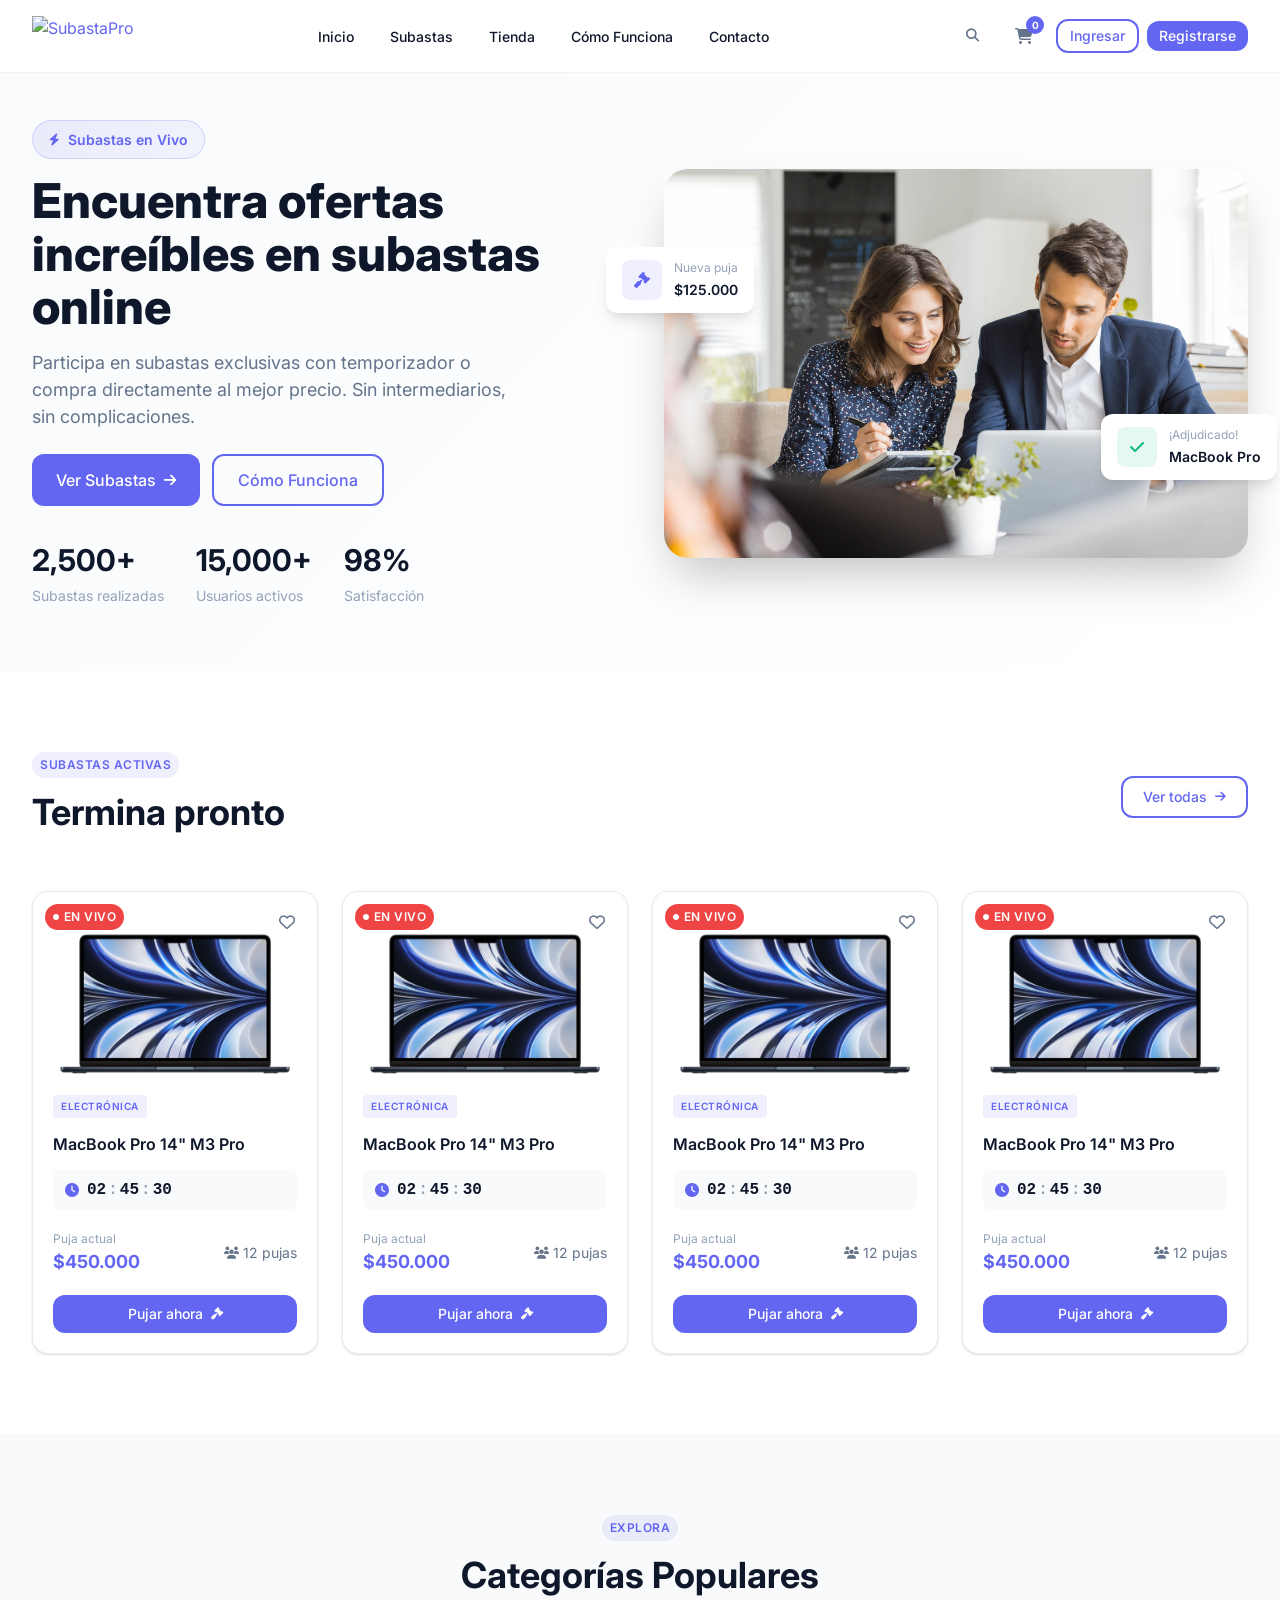
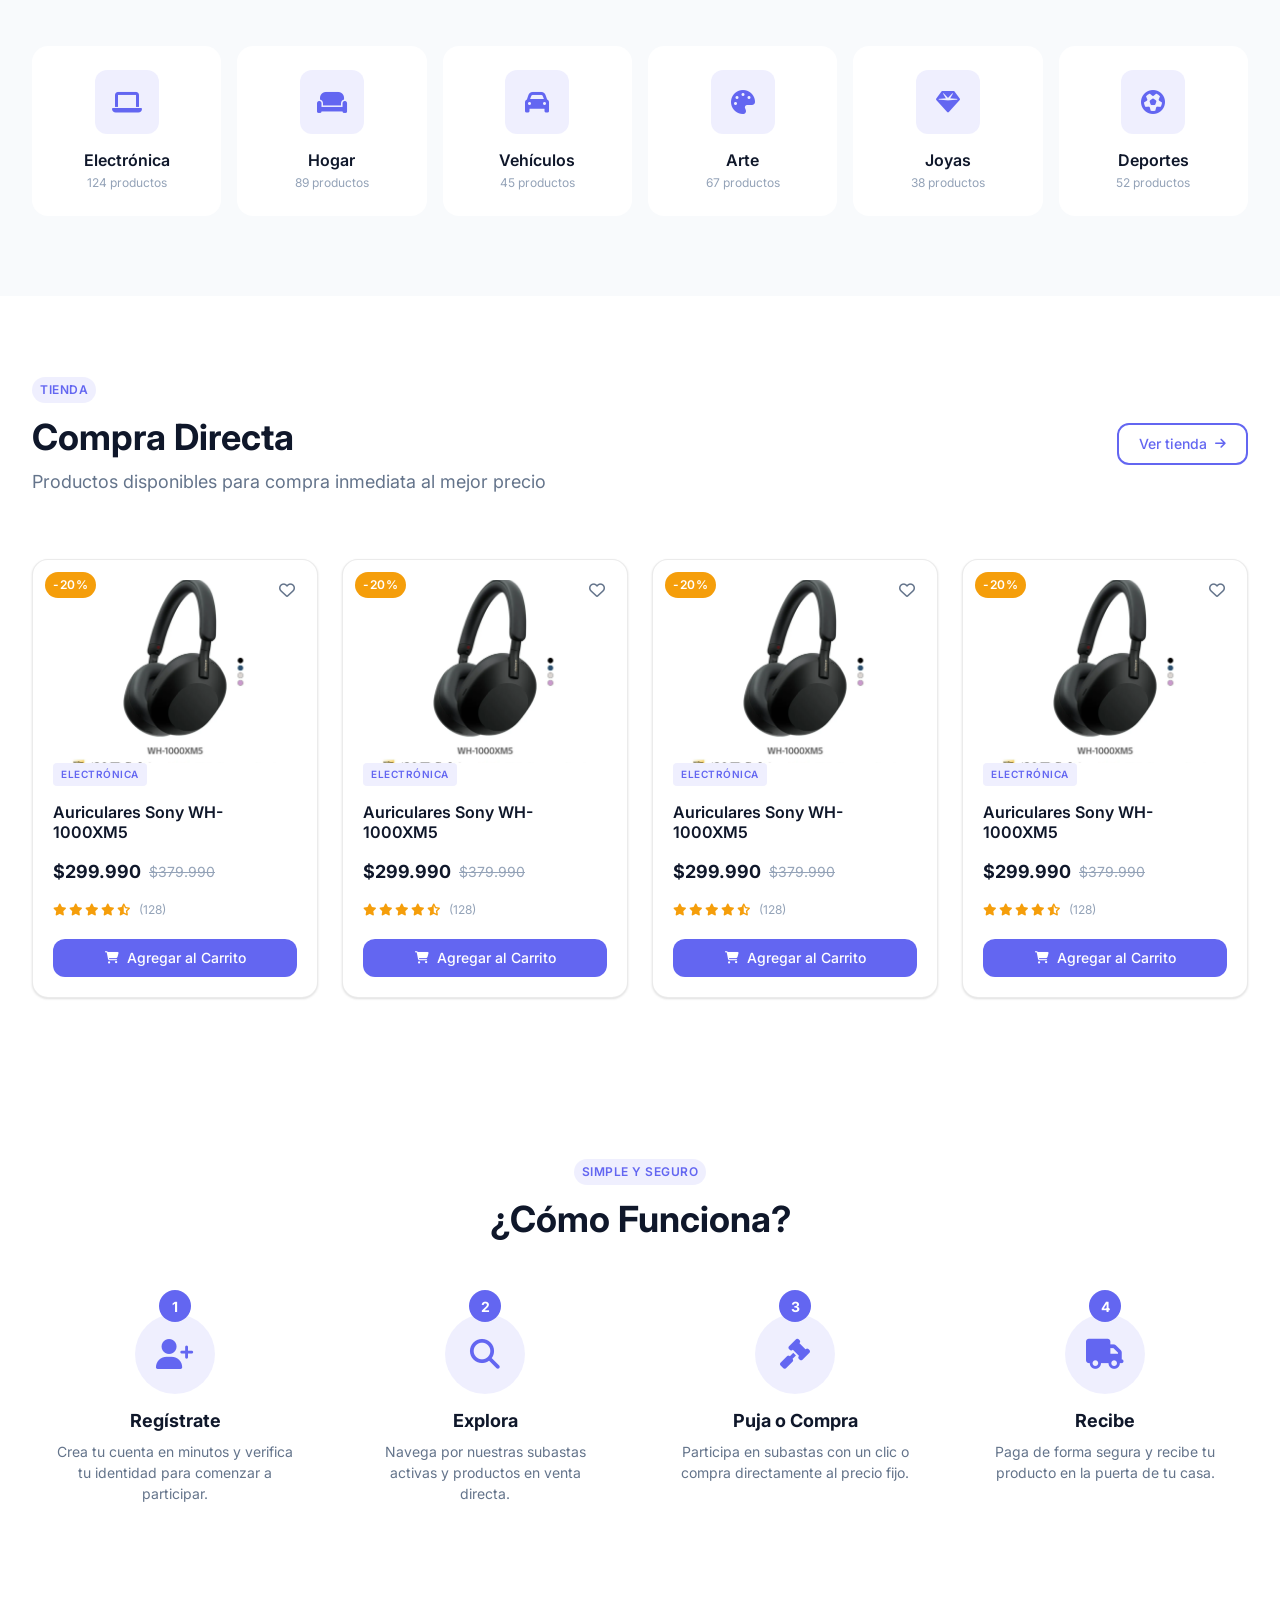
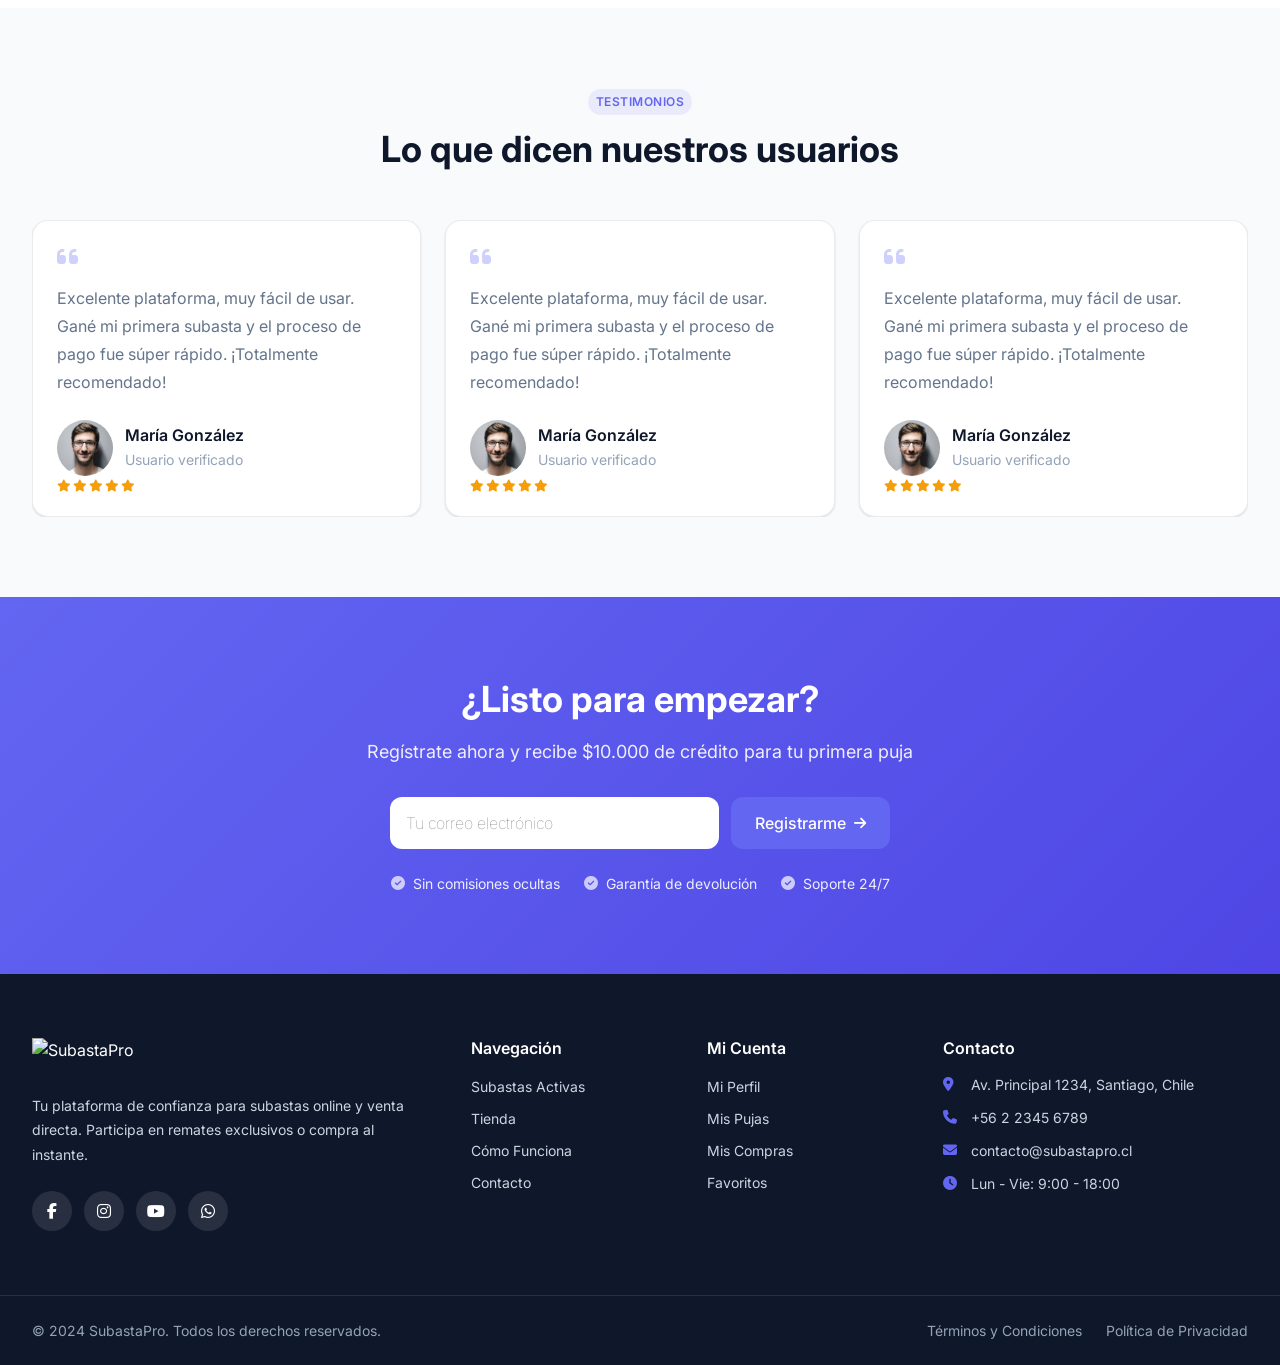
==== commit 8b481a20: "fix" ====
--- a/index.html
+++ b/index.html
@@ -5,8 +5,8 @@
     <meta charset="UTF-8">
     <link href="img/favicon.png" rel="shortcut icon">
     <meta name="viewport" content="width=device-width, initial-scale=1, maximum-scale=1">
-    <link href="css/main.css?v=81804" rel="stylesheet" type="text/css">
-    <script src="js/main.js?v=81804" type="text/javascript"></script>
+    <link href="css/main.css?v=72927" rel="stylesheet" type="text/css">
+    <script src="js/main.js?v=72927" type="text/javascript"></script>
     <!-- Meta tags facebook-->
     <meta property="og:title" content="SubastaPro - Subastas Online y Venta Directa">
     <meta property="og:description" content="Participa en subastas exclusivas o compra directamente. La mejor plataforma de remates online.">
@@ -86,7 +86,7 @@
                 <div class="hero__stat"><strong>98%</strong><span>Satisfacción</span></div>
               </div>
             </div>
-            <div class="hero__image"><img src="img/uploads/hero-auction.png" alt="Subastas Online">
+            <div class="hero__image"><img src="img/uploads/image-hero.jpg" alt="Subastas Online">
               <div class="hero__floating-card hero__floating-card--1">
                 <div class="floating-card__icon"><span class="fa fa-gavel"></span></div>
                 <div class="floating-card__content"><span>Nueva puja</span><strong>$125.000</strong></div>
@@ -337,7 +337,7 @@
                         <p class="testimonial__text">Excelente plataforma, muy fácil de usar. Gané mi primera subasta y el proceso de pago fue súper rápido. ¡Totalmente recomendado!</p>
                       </div>
                       <div class="testimonial__author">
-                        <div class="testimonial__avatar"><img src="img/uploads/image-subasta-1.webp" alt="Usuario"></div>
+                        <div class="testimonial__avatar"><img src="img/avatars/1.jpg" alt="Usuario"></div>
                         <div class="testimonial__info">
                           <h5 class="testimonial__name">María González</h5><span class="testimonial__role">Usuario verificado</span>
                         </div>
@@ -352,7 +352,7 @@
                         <p class="testimonial__text">Excelente plataforma, muy fácil de usar. Gané mi primera subasta y el proceso de pago fue súper rápido. ¡Totalmente recomendado!</p>
                       </div>
                       <div class="testimonial__author">
-                        <div class="testimonial__avatar"><img src="img/uploads/image-subasta-1.webp" alt="Usuario"></div>
+                        <div class="testimonial__avatar"><img src="img/avatars/1.jpg" alt="Usuario"></div>
                         <div class="testimonial__info">
                           <h5 class="testimonial__name">María González</h5><span class="testimonial__role">Usuario verificado</span>
                         </div>
@@ -367,7 +367,7 @@
                         <p class="testimonial__text">Excelente plataforma, muy fácil de usar. Gané mi primera subasta y el proceso de pago fue súper rápido. ¡Totalmente recomendado!</p>
                       </div>
                       <div class="testimonial__author">
-                        <div class="testimonial__avatar"><img src="img/uploads/image-subasta-1.webp" alt="Usuario"></div>
+                        <div class="testimonial__avatar"><img src="img/avatars/1.jpg" alt="Usuario"></div>
                         <div class="testimonial__info">
                           <h5 class="testimonial__name">María González</h5><span class="testimonial__role">Usuario verificado</span>
                         </div>
@@ -382,7 +382,7 @@
                         <p class="testimonial__text">Excelente plataforma, muy fácil de usar. Gané mi primera subasta y el proceso de pago fue súper rápido. ¡Totalmente recomendado!</p>
                       </div>
                       <div class="testimonial__author">
-                        <div class="testimonial__avatar"><img src="img/uploads/image-subasta-1.webp" alt="Usuario"></div>
+                        <div class="testimonial__avatar"><img src="img/avatars/1.jpg" alt="Usuario"></div>
                         <div class="testimonial__info">
                           <h5 class="testimonial__name">María González</h5><span class="testimonial__role">Usuario verificado</span>
                         </div>
--- a/css/main.css
+++ b/css/main.css
@@ -3391,7 +3391,6 @@
 }
 .cart-summary__methods img {
   height: 24px;
-  opacity: 0.6;
 }
 .cart-coupon {
   padding: 20px;
